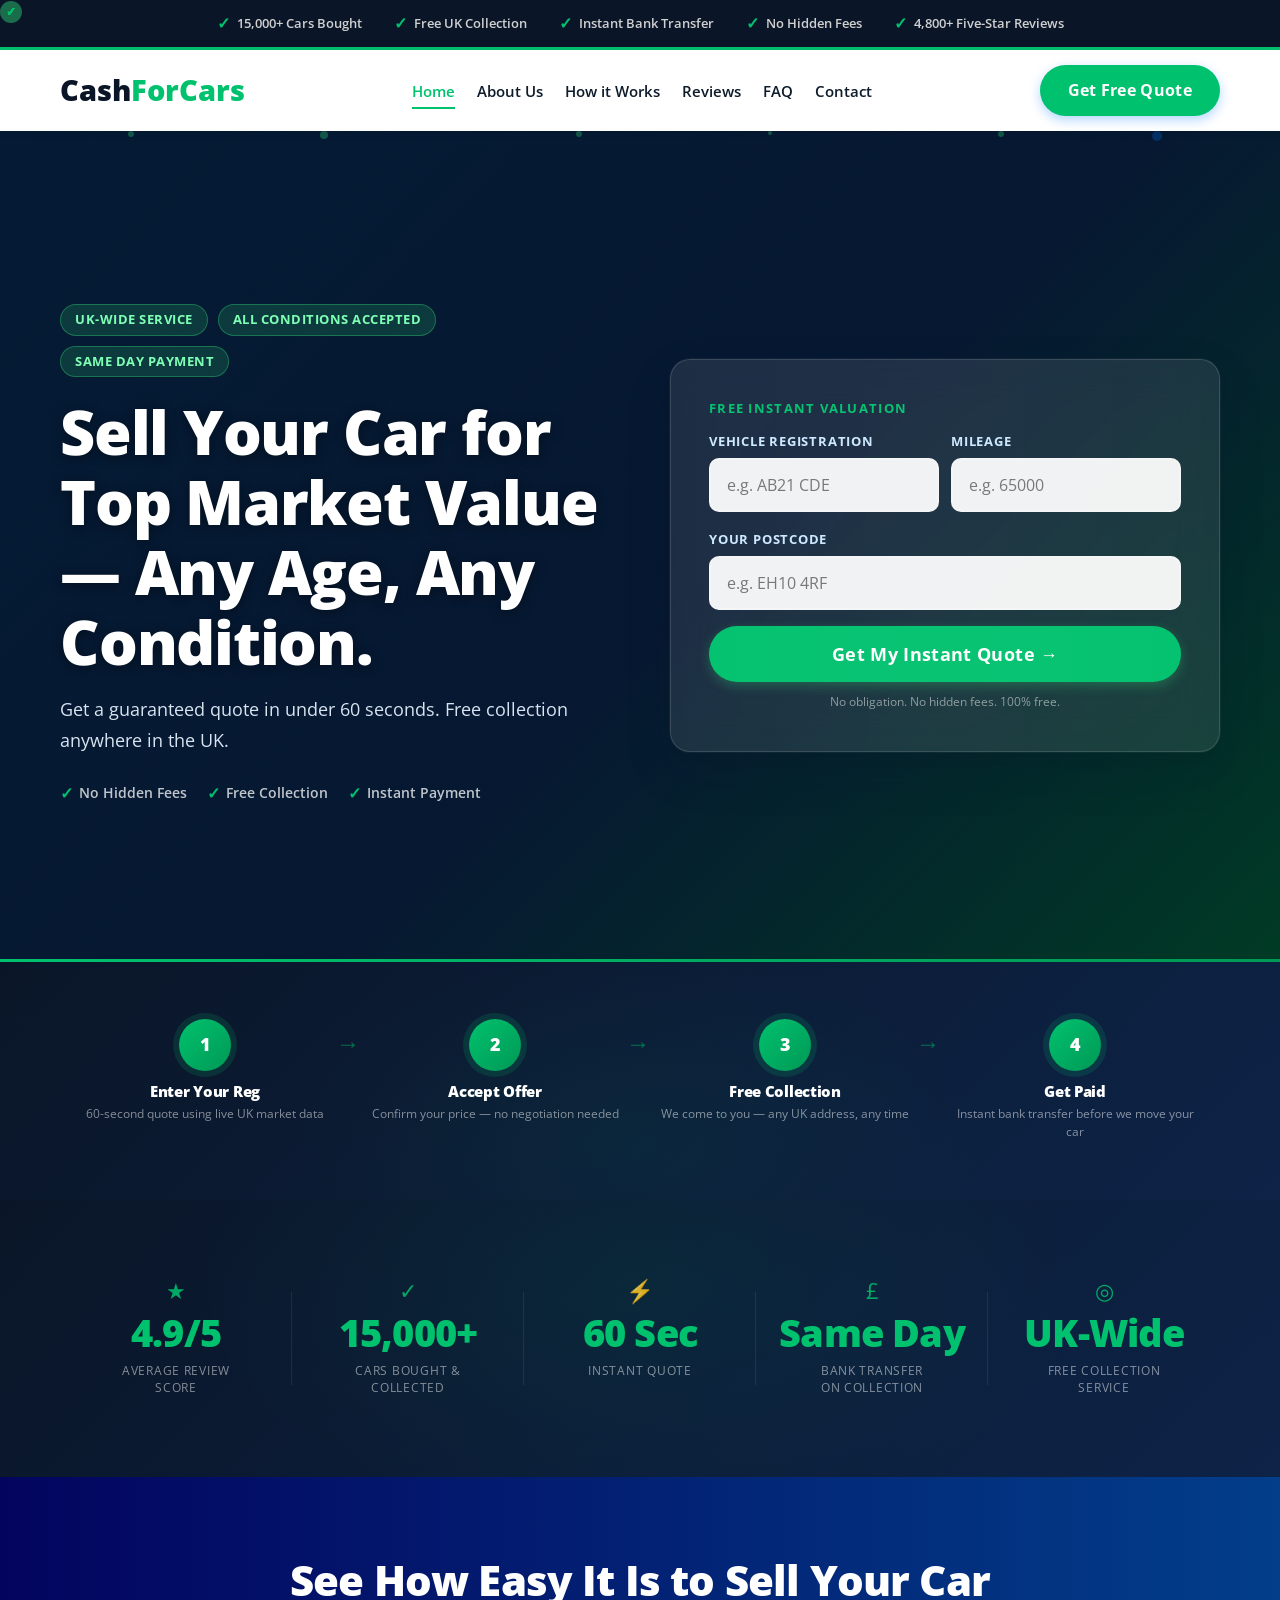
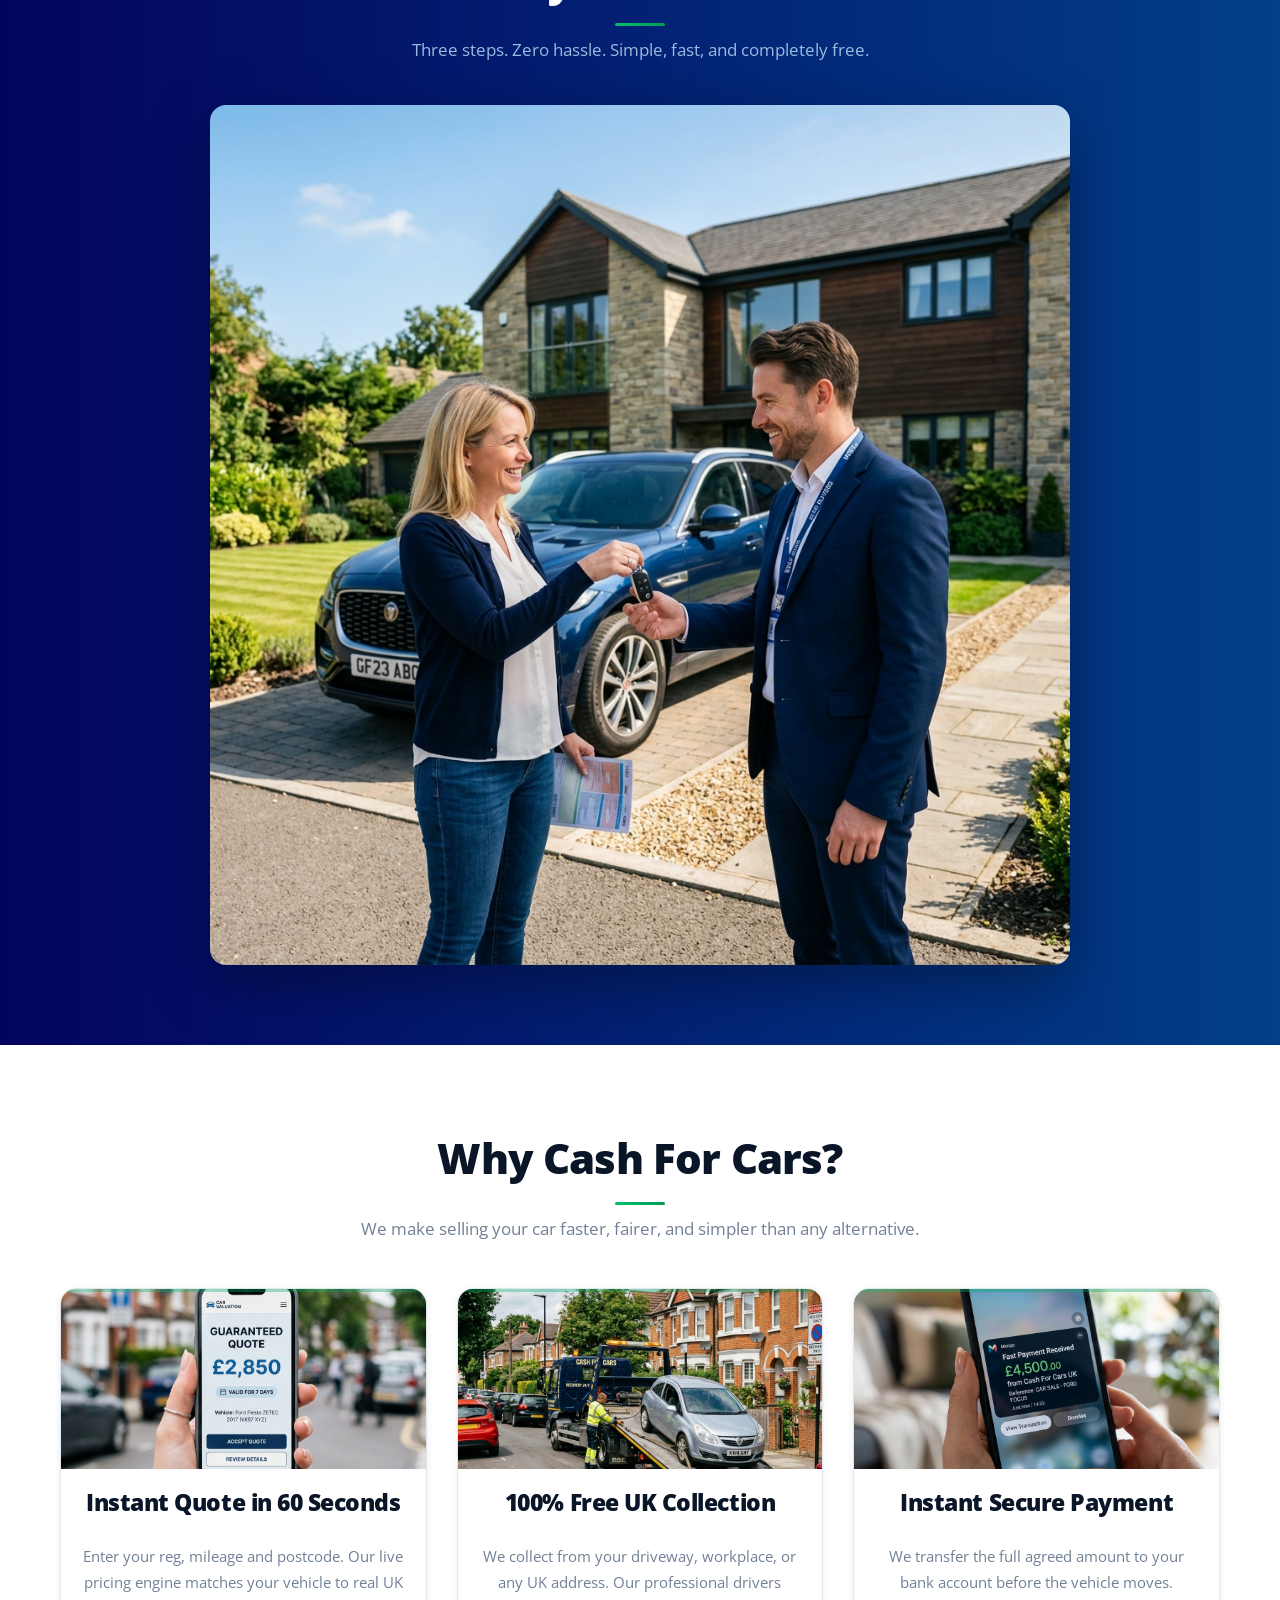
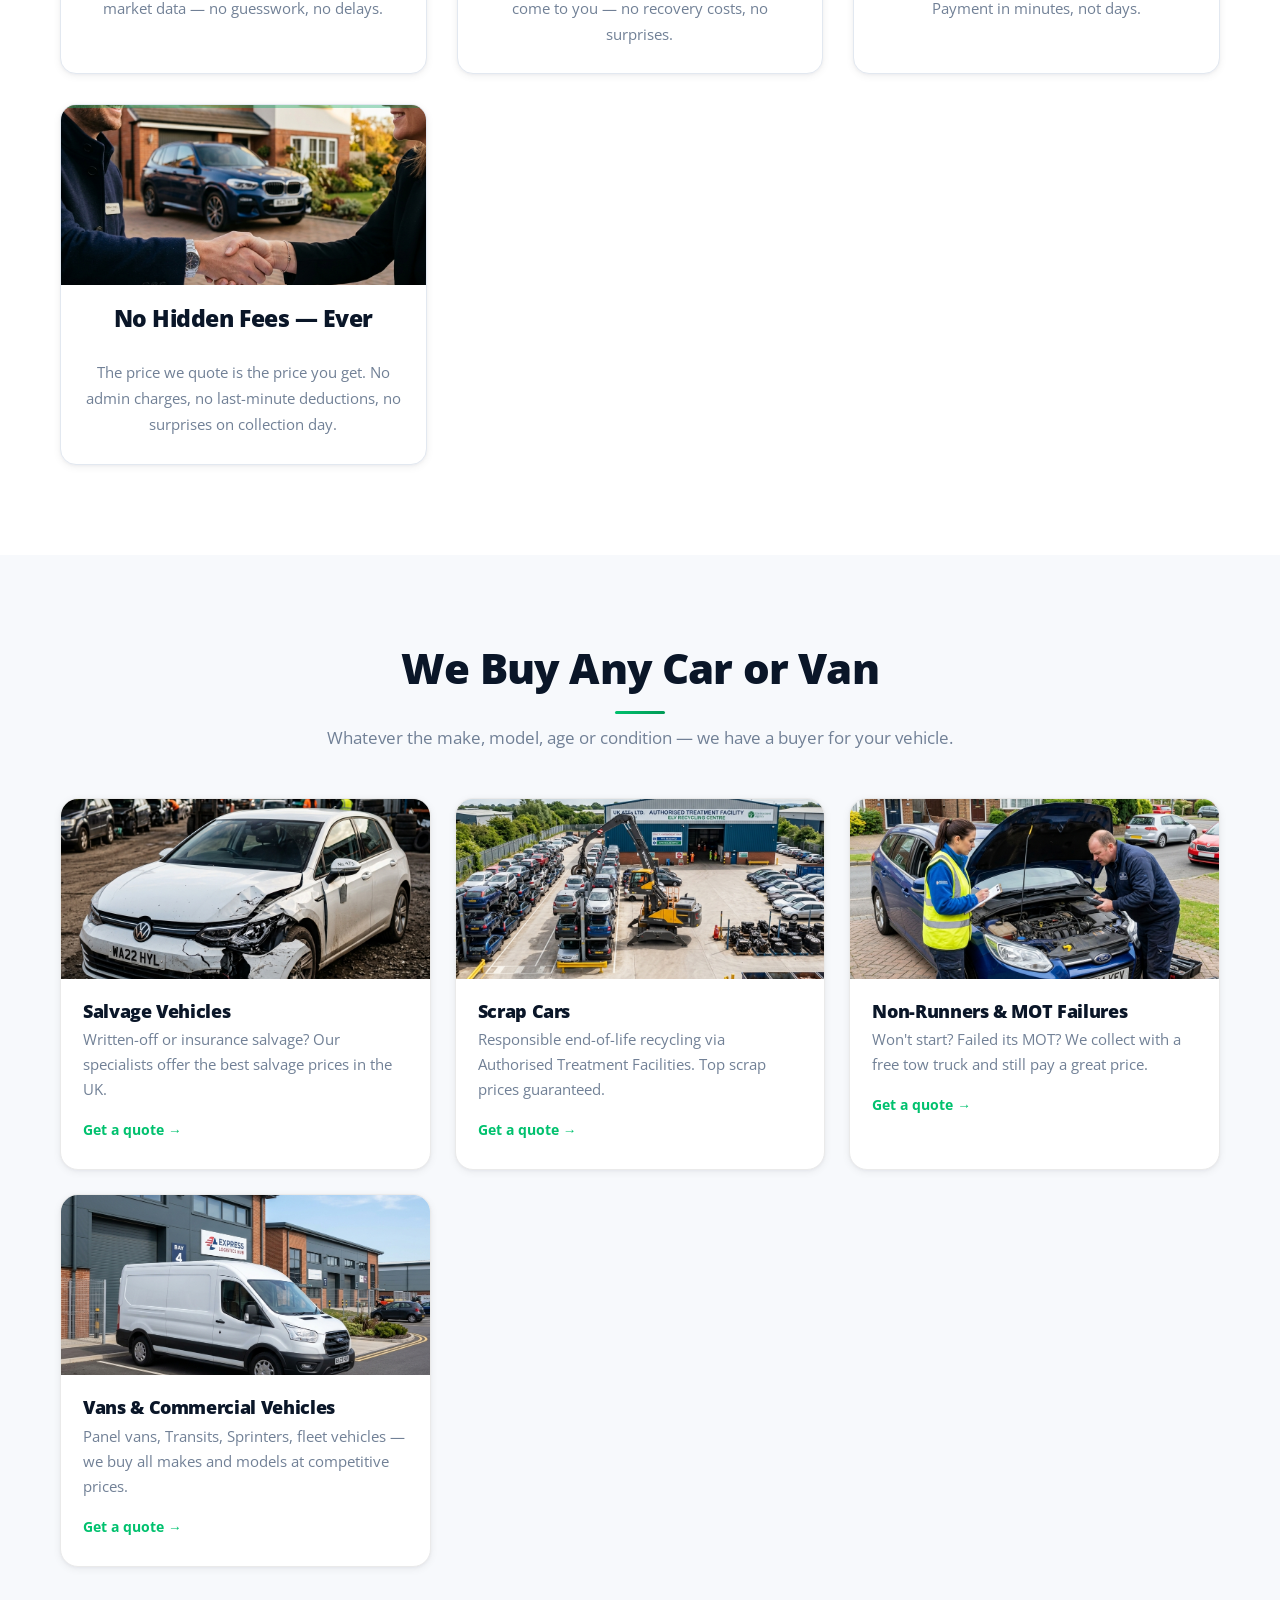
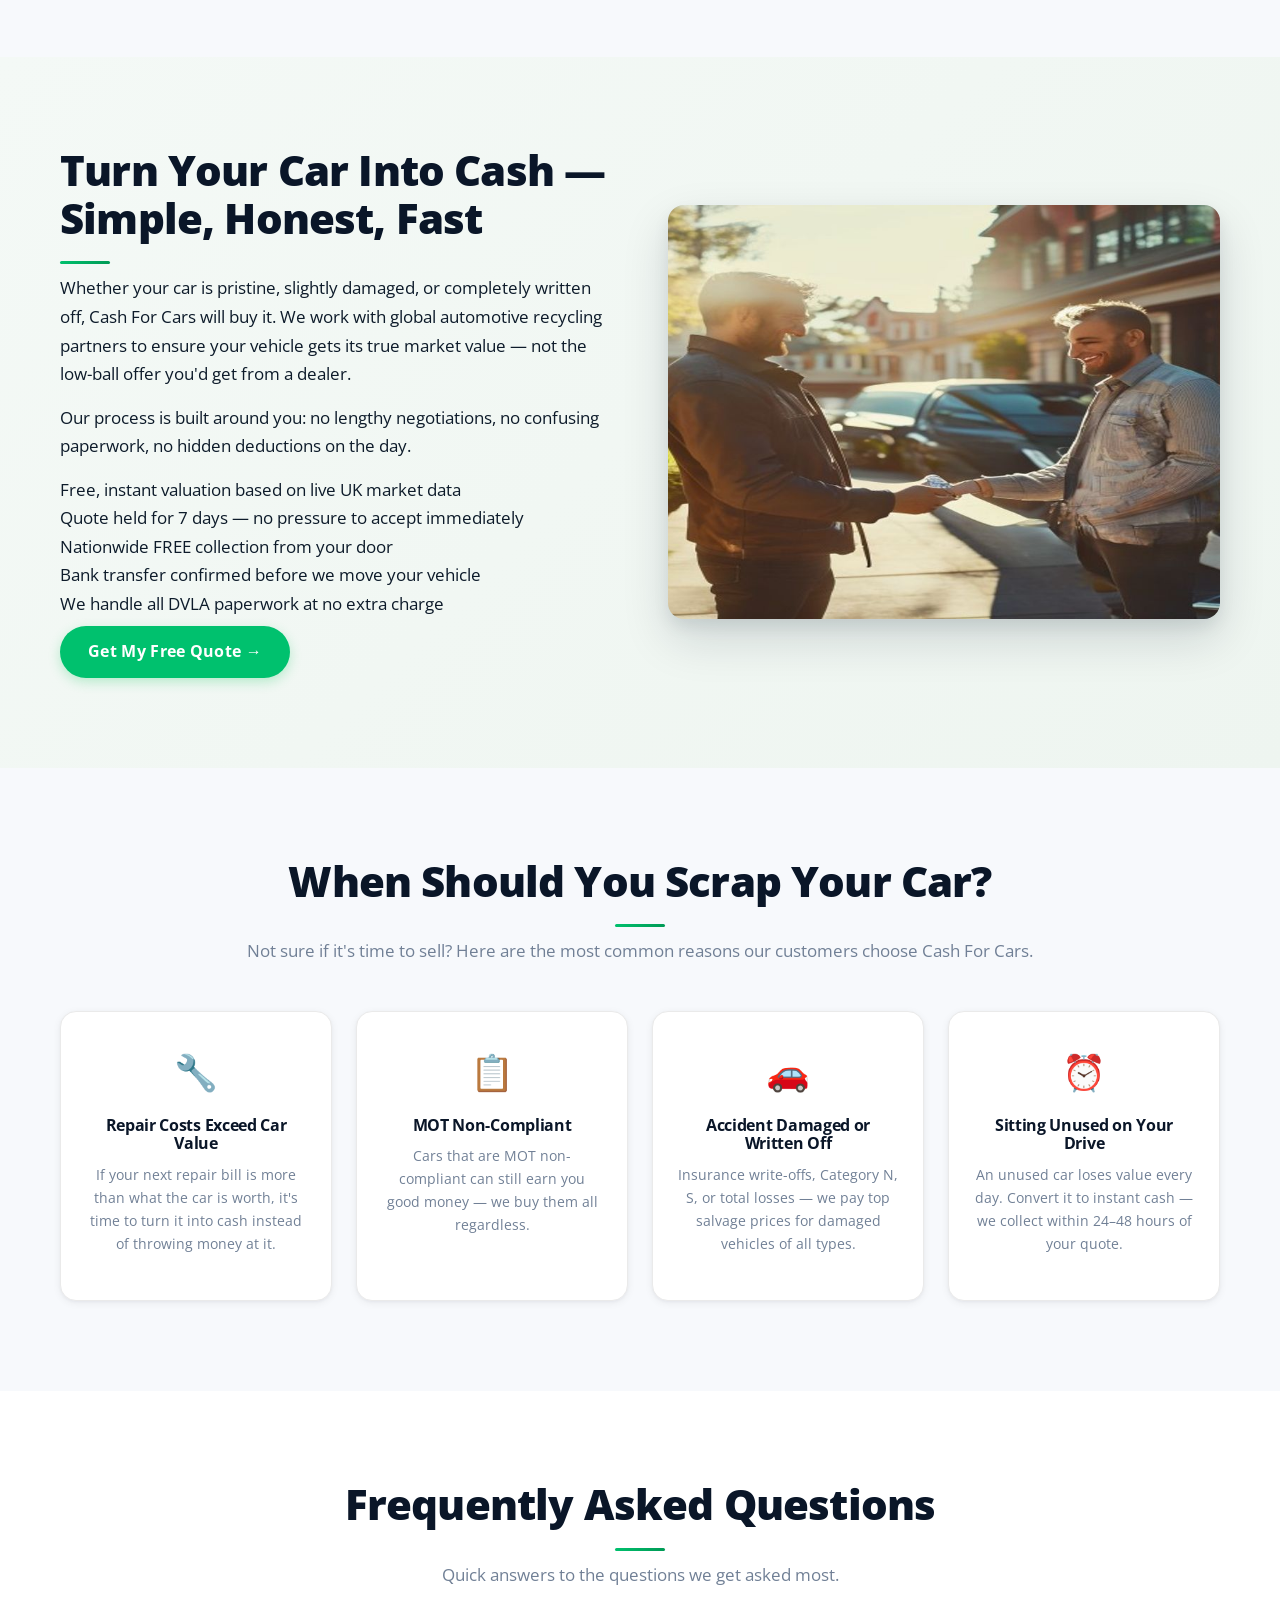
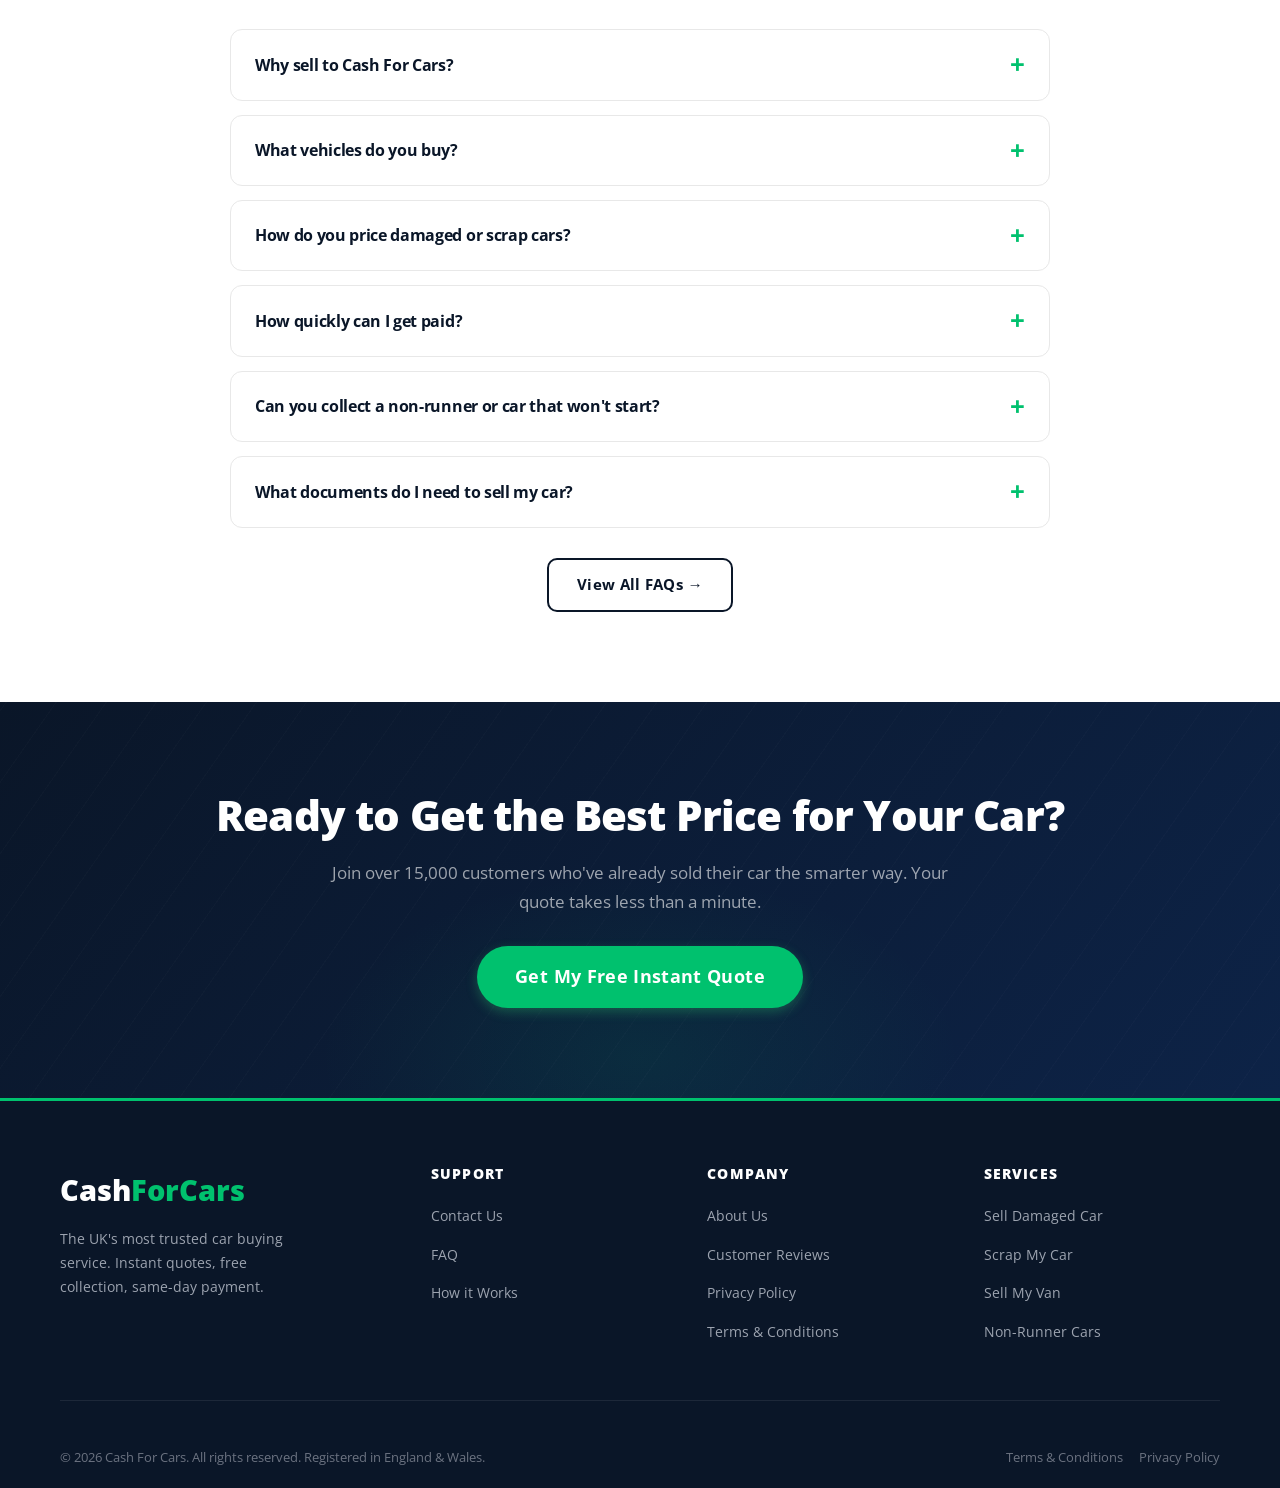
==== CASHFORCARS/index.html @ 6eb307de "ss" ====
<!DOCTYPE html>
<html lang="en">
<head>
    <meta charset="UTF-8">
    <meta name="viewport" content="width=device-width, initial-scale=1.0">
    <title>Cash For Cars UK | Sell Your Car in 60 Seconds — Free Collection & Instant Payment</title>
    <meta name="description" content="Sell your car in under 60 seconds at Cash For Cars. We buy any car, van or vehicle regardless of age, mileage or condition. Free UK-wide collection. Instant bank transfer. Get your free quote now.">
    <meta name="keywords" content="sell my car, cash for cars, sell car online UK, scrap car, damaged car, instant quote, free collection">
    <link rel="canonical" href="https://www.cashforcars.co.uk/">

    <!-- Open Graph -->
    <meta property="og:title" content="Cash For Cars UK — Instant Quote, Free Collection, Fast Payment">
    <meta property="og:description" content="Get a free quote in 60 seconds. We buy any car or van, any condition. Free UK collection & instant bank transfer.">
    <meta property="og:type" content="website">
    <meta property="og:url" content="https://www.cashforcars.co.uk/">
    <meta property="og:image" content="src/images/hero-bg.png">

    <!-- Fonts -->
    <link rel="preconnect" href="https://fonts.googleapis.com">
    <link rel="preconnect" href="https://fonts.gstatic.com" crossorigin>
    <link href="https://fonts.googleapis.com/css2?family=Open+Sans:wght@400;600;700;800&display=swap" rel="stylesheet">
    <link rel="stylesheet" href="src/css/style.css">

    <!-- Schema Markup -->
    <script type="application/ld+json">
    {
        "@context": "https://schema.org",
        "@type": "AutoDealer",
        "name": "Cash For Cars",
        "description": "UK car buying service — instant quotes, free collection, instant payment.",
        "url": "https://www.cashforcars.co.uk",
        "email": "support@cashforcars.co.uk",
        "address": { "@type": "PostalAddress", "addressCountry": "GB" },
        "openingHoursSpecification": [
            { "@type": "OpeningHoursSpecification", "dayOfWeek": ["Monday","Tuesday","Wednesday","Thursday","Friday"], "opens": "08:00", "closes": "18:00" },
            { "@type": "OpeningHoursSpecification", "dayOfWeek": "Saturday", "opens": "09:00", "closes": "15:00" }
        ],
        "sameAs": []
    }
    </script>
</head>
<body>

    <!-- TRUST BAR -->
    <div class="trust-bar">
        <div class="container">
            <span class="trust-item"><span class="trust-check">✓</span> 15,000+ Cars Bought</span>
            <span class="trust-item"><span class="trust-check">✓</span> Free UK Collection</span>
            <span class="trust-item"><span class="trust-check">✓</span> Instant Bank Transfer</span>
            <span class="trust-item"><span class="trust-check">✓</span> No Hidden Fees</span>
            <span class="trust-item"><span class="trust-check">✓</span> 4,800+ Five-Star Reviews</span>
        </div>
    </div>

    <!-- NAVBAR -->
    <header class="navbar">
        <div class="container nav-container">
            <div class="logo"><a href="index" class="active">Cash<span>ForCars</span></a></div>
            <nav class="nav-links">
                <ul>
                    <li><a href="index" class="active">Home</a></li>
                    <li><a href="about">About Us</a></li>
                    <li><a href="how-it-works">How it Works</a></li>
                    <li><a href="reviews">Reviews</a></li>
                    <li><a href="faq">FAQ</a></li>
                    <li><a href="contact">Contact</a></li>
                </ul>
            </nav>
            <div class="nav-contact">
                <a href="#quote-section" class="btn btn-cta">Get Free Quote</a>
            </div>
            <button class="mobile-menu-btn" aria-label="Toggle menu"><span></span><span></span><span></span></button>
        </div>
    </header>

    <!-- HERO -->
    <section class="hero" id="quote-section" style="background:linear-gradient(135deg,#0a1628 0%,#0d2347 55%,#00754a 100%);">
        <div class="hero-overlay"></div>
        <div class="animated-particles" aria-hidden="true">
            <div class="particle"></div><div class="particle"></div><div class="particle"></div>
            <div class="particle"></div><div class="particle"></div><div class="particle"></div>
        </div>
        <div class="container hero-content">
            <div class="hero-text">
                <div class="hero-badges">
                    <span class="hero-badge">UK-WIDE SERVICE</span>
                    <span class="hero-badge">ALL CONDITIONS ACCEPTED</span>
                    <span class="hero-badge">SAME DAY PAYMENT</span>
                </div>
                <h1>Sell Your Car for Top Market Value — Any Age, Any Condition.</h1>
                <p class="subtitle">Get a guaranteed quote in under 60 seconds. Free collection anywhere in the UK.</p>
                <div class="hero-trust-row">
                    <div class="hero-trust-item"><span class="trust-icon">✓</span> No Hidden Fees</div>
                    <div class="hero-trust-item"><span class="trust-icon">✓</span> Free Collection</div>
                    <div class="hero-trust-item"><span class="trust-icon">✓</span> Instant Payment</div>
                </div>
            </div>
            <div class="quote-form-container glass-panel">
                <p class="glass-panel-label">Free Instant Valuation</p>
                <form class="quote-form" id="quoteForm" novalidate>
                    <div class="form-row">
                        <div class="form-group">
                            <label for="reg-number">Vehicle Registration</label>
                            <input type="text" id="reg-number" name="reg-number" placeholder="e.g. AB21 CDE" required autocomplete="off" maxlength="8">
                        </div>
                        <div class="form-group">
                            <label for="mileage">Mileage</label>
                            <input type="number" id="mileage" name="mileage" placeholder="e.g. 65000" required min="0" max="999999">
                        </div>
                    </div>
                    <div class="form-group">
                        <label for="postcode">Your Postcode</label>
                        <input type="text" id="postcode" name="postcode" placeholder="e.g. EH10 4RF" required autocomplete="postal-code" maxlength="8">
                    </div>
                    <button type="submit" class="btn btn-primary btn-large">Get My Instant Quote &rarr;</button>
                </form>
                <p class="form-disclaimer">No obligation. No hidden fees. 100% free.</p>
            </div>
        </div>
    </section>

    <!-- PROCESS STRIP -->
    <div class="process-strip">
        <div class="container">
            <div class="process-items">
                <div class="process-item">
                    <div class="process-num">1</div>
                    <h4>Enter Your Reg</h4>
                    <p>60-second quote using live UK market data</p>
                </div>
                <div class="process-item">
                    <div class="process-num">2</div>
                    <h4>Accept Offer</h4>
                    <p>Confirm your price — no negotiation needed</p>
                </div>
                <div class="process-item">
                    <div class="process-num">3</div>
                    <h4>Free Collection</h4>
                    <p>We come to you — any UK address, any time</p>
                </div>
                <div class="process-item">
                    <div class="process-num">4</div>
                    <h4>Get Paid</h4>
                    <p>Instant bank transfer before we move your car</p>
                </div>
            </div>
        </div>
    </div>


    <!-- STATS SECTION -->
    <section class="stats-section">
        <div class="container">
            <div class="stats-grid">
                <div class="stat-block">
                    <div class="stat-icon">★</div>
                    <div class="stat-number">4.9/5</div>
                    <div class="stat-label">Average Review Score</div>
                </div>
                <div class="stat-block">
                    <div class="stat-icon">✓</div>
                    <div class="stat-number">15,000+</div>
                    <div class="stat-label">Cars Bought &amp; Collected</div>
                </div>
                <div class="stat-block">
                    <div class="stat-icon">⚡</div>
                    <div class="stat-number">60 Sec</div>
                    <div class="stat-label">Instant Quote</div>
                </div>
                <div class="stat-block">
                    <div class="stat-icon">£</div>
                    <div class="stat-number">Same Day</div>
                    <div class="stat-label">Bank Transfer on Collection</div>
                </div>
                <div class="stat-block">
                    <div class="stat-icon">◎</div>
                    <div class="stat-number">UK-Wide</div>
                    <div class="stat-label">Free Collection Service</div>
                </div>
            </div>
        </div>
    </section>

    <!-- FEATURE IMAGE BANNER -->
    <section class="video-banner-section">
        <div class="container text-center">
            <h2 class="section-title">See How Easy It Is to Sell Your Car</h2>
            <p class="section-desc">Three steps. Zero hassle. Simple, fast, and completely free.</p>
            <div style="max-width:860px;margin:0 auto;">
                <img src="src/images/hero-bg.png" alt="Cash For Cars UK — Free collection and instant payment" style="width:100%;border-radius:16px;box-shadow:0 20px 60px rgba(0,0,0,0.35);" loading="lazy">
            </div>
        </div>
    </section>

    <!-- BENEFITS -->
    <section class="benefits-section" id="how-it-works">
        <div class="container">
            <h2 class="section-title">Why Cash For Cars?</h2>
            <p class="section-desc">We make selling your car faster, fairer, and simpler than any alternative.</p>
            <div class="benefits-grid">
                <div class="benefit-card">
                    <div class="benefit-img"><img src="src/images/valuation.jpg" alt="Instant Online Car Quote" loading="lazy"></div>
                    <h3>Instant Quote in 60 Seconds</h3>
                    <p>Enter your reg, mileage and postcode. Our live pricing engine matches your vehicle to real UK market data — no guesswork, no delays.</p>
                </div>
                <div class="benefit-card">
                    <div class="benefit-img"><img src="src/images/collection.png" alt="Free UK Car Collection" loading="lazy"></div>
                    <h3>100% Free UK Collection</h3>
                    <p>We collect from your driveway, workplace, or any UK address. Our professional drivers come to you — no recovery costs, no surprises.</p>
                </div>
                <div class="benefit-card">
                    <div class="benefit-img"><img src="src/images/payment.png" alt="Instant Bank Transfer Payment" loading="lazy"></div>
                    <h3>Instant Secure Payment</h3>
                    <p>We transfer the full agreed amount to your bank account before the vehicle moves. Payment in minutes, not days.</p>
                </div>
                <div class="benefit-card">
                    <div class="benefit-img"><img src="src/images/trust.jpg" alt="No Hidden Fees" loading="lazy"></div>
                    <h3>No Hidden Fees — Ever</h3>
                    <p>The price we quote is the price you get. No admin charges, no last-minute deductions, no surprises on collection day.</p>
                </div>
            </div>
        </div>
    </section>

    <!-- SERVICES -->
    <section class="services-section bg-light" id="services">
        <div class="container">
            <h2 class="section-title">We Buy Any Car or Van</h2>
            <p class="section-desc">Whatever the make, model, age or condition — we have a buyer for your vehicle.</p>
            <div class="services-grid">
                <a href="scrap-cars" class="service-card">
                    <div class="service-img"><img src="src/images/salvage.png" alt="Sell Salvage Car" loading="lazy"></div>
                    <div class="service-content">
                        <h3>Salvage Vehicles</h3>
                        <p>Written-off or insurance salvage? Our specialists offer the best salvage prices in the UK.</p>
                        <span class="service-arrow">Get a quote &rarr;</span>
                    </div>
                </a>
                <a href="scrap-cars" class="service-card">
                    <div class="service-img"><img src="src/images/scrap.png" alt="Scrap Car for Best Price" loading="lazy"></div>
                    <div class="service-content">
                        <h3>Scrap Cars</h3>
                        <p>Responsible end-of-life recycling via Authorised Treatment Facilities. Top scrap prices guaranteed.</p>
                        <span class="service-arrow">Get a quote &rarr;</span>
                    </div>
                </a>
                <a href="non-runner-cars" class="service-card">
                    <div class="service-img"><img src="src/images/nonrunner.png" alt="Sell Non-Runner MOT Failure" loading="lazy"></div>
                    <div class="service-content">
                        <h3>Non-Runners &amp; MOT Failures</h3>
                        <p>Won't start? Failed its MOT? We collect with a free tow truck and still pay a great price.</p>
                        <span class="service-arrow">Get a quote &rarr;</span>
                    </div>
                </a>
                <a href="sell-van" class="service-card">
                    <div class="service-img"><img src="src/images/van.png" alt="Sell Van for Cash" loading="lazy"></div>
                    <div class="service-content">
                        <h3>Vans &amp; Commercial Vehicles</h3>
                        <p>Panel vans, Transits, Sprinters, fleet vehicles — we buy all makes and models at competitive prices.</p>
                        <span class="service-arrow">Get a quote &rarr;</span>
                    </div>
                </a>
            </div>
        </div>
    </section>

    <!-- ABOUT / MEDIA SECTION -->
    <section class="custom-media-section animated-bg-section" id="about">
        <div class="container dual-col">
            <div class="content-col">
                <h2 class="section-title text-left">Turn Your Car Into Cash — Simple, Honest, Fast</h2>
                <p>Whether your car is pristine, slightly damaged, or completely written off, Cash For Cars will buy it. We work with global automotive recycling partners to ensure your vehicle gets its true market value — not the low-ball offer you'd get from a dealer.</p>
                <p>Our process is built around you: no lengthy negotiations, no confusing paperwork, no hidden deductions on the day.</p>
                <ul class="feature-list">
                    <li>Free, instant valuation based on live UK market data</li>
                    <li>Quote held for 7 days — no pressure to accept immediately</li>
                    <li>Nationwide FREE collection from your door</li>
                    <li>Bank transfer confirmed before we move your vehicle</li>
                    <li>We handle all DVLA paperwork at no extra charge</li>
                </ul>
                <a href="#quote-section" class="btn btn-primary" style="margin-top:8px;">Get My Free Quote &rarr;</a>
            </div>
            <div class="media-col">
                <img src="src/images/ai/banner.jpg" alt="Cash For Cars Service" loading="lazy">
            </div>
        </div>
    </section>

    <!-- SCRAP INFO SECTION -->
    <section class="scrap-info-section">
        <div class="container">
            <h2 class="section-title">When Should You Scrap Your Car?</h2>
            <p class="section-desc">Not sure if it's time to sell? Here are the most common reasons our customers choose Cash For Cars.</p>
            <div class="scrap-info-grid">
                <div class="scrap-info-card">
                    <div class="scrap-info-icon">🔧</div>
                    <h3>Repair Costs Exceed Car Value</h3>
                    <p>If your next repair bill is more than what the car is worth, it's time to turn it into cash instead of throwing money at it.</p>
                </div>
                <div class="scrap-info-card">
                    <div class="scrap-info-icon">📋</div>
                    <h3>MOT Non-Compliant</h3>
                    <p>Cars that are MOT non-compliant can still earn you good money — we buy them all regardless.</p>
                </div>
                <div class="scrap-info-card">
                    <div class="scrap-info-icon">🚗</div>
                    <h3>Accident Damaged or Written Off</h3>
                    <p>Insurance write-offs, Category N, S, or total losses — we pay top salvage prices for damaged vehicles of all types.</p>
                </div>
                <div class="scrap-info-card">
                    <div class="scrap-info-icon">⏰</div>
                    <h3>Sitting Unused on Your Drive</h3>
                    <p>An unused car loses value every day. Convert it to instant cash — we collect within 24–48 hours of your quote.</p>
                </div>
            </div>
        </div>
    </section>

    <!-- FAQ SECTION -->
    <section class="faq-home-section">
        <div class="container">
            <h2 class="section-title">Frequently Asked Questions</h2>
            <p class="section-desc">Quick answers to the questions we get asked most.</p>
            <div class="faq-list faq-home-list">
                <div class="faq-item">
                    <h3 class="faq-question">Why sell to Cash For Cars?</h3>
                    <div class="faq-answer"><p>We offer top market value based on live UK pricing data, completely free collection anywhere in the UK, and instant bank transfer payment — all with zero hidden fees. Over 15,000 customers have already chosen us for a faster, fairer way to sell.</p></div>
                </div>
                <div class="faq-item">
                    <h3 class="faq-question">What vehicles do you buy?</h3>
                    <div class="faq-answer"><p>We buy any car, van or vehicle regardless of age, make, model, mileage or condition — including damaged, scrap, salvage, non-runners, MOT failures, and ULEZ non-compliant vehicles across the whole of the UK.</p></div>
                </div>
                <div class="faq-item">
                    <h3 class="faq-question">How do you price damaged or scrap cars?</h3>
                    <div class="faq-answer"><p>Our pricing engine combines live scrap metal rates, vehicle weight data, salvageable parts value, and current UK auction prices. You always get a fair, transparent price — never a low-ball offer.</p></div>
                </div>
                <div class="faq-item">
                    <h3 class="faq-question">How quickly can I get paid?</h3>
                    <div class="faq-answer"><p>Payment is transferred to your bank account instantly on collection day — before the vehicle is moved from your property. Most customers receive funds within minutes of handover.</p></div>
                </div>
                <div class="faq-item">
                    <h3 class="faq-question">Can you collect a non-runner or car that won't start?</h3>
                    <div class="faq-answer"><p>Absolutely. We bring a free tow truck or flatbed to every collection where needed. There's no extra charge for collecting non-runners — it's all included in the service.</p></div>
                </div>
                <div class="faq-item">
                    <h3 class="faq-question">What documents do I need to sell my car?</h3>
                    <div class="faq-answer"><p>You'll need your V5C logbook (if available), a valid photo ID, and your bank details for payment. We handle all DVLA notification paperwork on your behalf at no cost.</p></div>
                </div>
            </div>
            <div class="text-center" style="margin-top:30px;">
                <a href="faq" class="btn btn-outline">View All FAQs &rarr;</a>
            </div>
        </div>
    </section>

    <!-- CTA SECTION -->
    <section class="banner-section text-center">
        <div class="container">
            <h2>Ready to Get the Best Price for Your Car?</h2>
            <p>Join over 15,000 customers who've already sold their car the smarter way. Your quote takes less than a minute.</p>
            <a href="#quote-section" class="btn btn-primary btn-large">Get My Free Instant Quote</a>
        </div>
    </section>

    <!-- FOOTER -->
    <footer class="footer">
        <div class="container">
            <div class="footer-top">
                <div class="footer-brand">
                    <div class="logo"><a href="index">Cash<span>ForCars</span></a></div>
                    <p class="footer-tagline">The UK's most trusted car buying service. Instant quotes, free collection, same-day payment.</p>
                </div>
                <div class="footer-col">
                    <h3>Support</h3>
                    <ul>
                        <li><a href="contact">Contact Us</a></li>
                        <li><a href="faq">FAQ</a></li>
                        <li><a href="how-it-works">How it Works</a></li>
                    </ul>
                </div>
                <div class="footer-col">
                    <h3>Company</h3>
                    <ul>
                        <li><a href="about">About Us</a></li>
                        <li><a href="reviews">Customer Reviews</a></li>
                        <li><a href="privacy">Privacy Policy</a></li>
                        <li><a href="terms">Terms &amp; Conditions</a></li>
                    </ul>
                </div>
                <div class="footer-col">
                    <h3>Services</h3>
                    <ul>
                        <li><a href="damaged-cars">Sell Damaged Car</a></li>
                        <li><a href="scrap-cars">Scrap My Car</a></li>
                        <li><a href="sell-van">Sell My Van</a></li>
                        <li><a href="non-runner-cars">Non-Runner Cars</a></li>
                    </ul>
                </div>
            </div>
        </div>
        <div class="footer-bottom container">
            <p>&copy; 2026 Cash For Cars. All rights reserved. Registered in England &amp; Wales.</p>
            <div class="legal-links">
                <a href="terms">Terms &amp; Conditions</a>
                <a href="privacy">Privacy Policy</a>
            </div>
        </div>
    </footer>

    <script src="src/js/script.js"></script>
</body>
</html>
---- CASHFORCARS/src/css/style.css ----
/* ============================
   CASH FOR CARS — MASTER CSS
   ============================ */

/* ----- Variables ----- */
:root {
    --primary-mint:   #00c16e;
    --mint-dark:      #009955;
    --mint-light:     rgba(0, 193, 110, 0.10);
    --primary-navy:   #0a1628;
    --navy-mid:       #0d2347;
    --accent:         #00c16e;
    --accent-hover:   #009955;
    /* kept for backwards compat */
    --secondary-blue: #0984e3;
    --cta-blue:       #00c16e;
    --cta-blue-hover: #009955;

    --text-dark:  #0d1b2a;
    --text-mid:   #4a5568;
    --text-light: #718096;
    --bg-light:   #f7f9fc;
    --bg-alt:     #eef1f7;
    --white:      #ffffff;

    --transition-smooth: all 0.4s cubic-bezier(0.165, 0.84, 0.44, 1);
    --transition-fast:   all 0.2s ease;
    --transition:        all 0.3s ease;

    --shadow-sm:        0 2px 8px rgba(10,22,40,0.06), 0 1px 3px rgba(10,22,40,0.04);
    --shadow-md:        0 8px 24px rgba(10,22,40,0.10), 0 2px 8px rgba(10,22,40,0.06);
    --shadow-lg:        0 20px 48px rgba(10,22,40,0.14), 0 8px 16px rgba(10,22,40,0.08);
    --shadow-card-hover:0 16px 40px rgba(0,193,110,0.14), 0 4px 12px rgba(10,22,40,0.08);

    --border-default:   #e2e8f0;
    --border-radius:    16px;
    --border-radius-sm: 10px;
    --border-radius-lg: 24px;

    --grad-navy:    linear-gradient(135deg, #0a1628 0%, #0d2347 100%);
    --grad-mint:    linear-gradient(135deg, #00c16e 0%, #009955 100%);
    --grad-surface: linear-gradient(160deg, #f7f9fc 0%, #eef1f7 100%);

    --glass-bg:     rgba(255,255,255,0.08);
    --glass-border: rgba(255,255,255,0.15);

    --fs-h1:   clamp(2.4rem, 6vw, 3.8rem);
    --fs-h2:   clamp(1.8rem, 4vw, 2.6rem);
    --fs-h3:   clamp(1.1rem, 2.5vw, 1.45rem);
    --fs-body: clamp(0.95rem, 1vw + 0.5rem, 1.05rem);
}

* { margin: 0; padding: 0; box-sizing: border-box; }

html { scroll-behavior: smooth; }

body {
    font-family: 'Open Sans', sans-serif;
    color: var(--text-dark);
    background-color: var(--white);
    line-height: 1.7;
    overflow-x: hidden;
    font-size: var(--fs-body);
}

a { text-decoration: none; color: inherit; transition: var(--transition); }
ul { list-style: none; }
img { max-width: 100%; height: auto; display: block; }

.container { max-width: 1200px; margin: 0 auto; padding: 0 20px; }

/* ----- Typography ----- */
h1, h2, h3, h4 { margin-bottom: 20px; font-weight: 800; color: var(--primary-navy); line-height: 1.15; letter-spacing: -0.02em; }
h1 { font-size: var(--fs-h1); }
h2 { font-size: var(--fs-h2); }
h3 { font-size: var(--fs-h3); }
p { margin-bottom: 15px; }

.section-title {
    text-align: center;
    margin-bottom: 10px;
    position: relative;
    padding-bottom: 22px;
}
.section-title::after {
    content: '';
    position: absolute;
    bottom: 0; left: 50%;
    transform: translateX(-50%);
    width: 50px; height: 3px;
    background: var(--grad-mint);
    border-radius: 2px;
}
.text-left.section-title::after { left: 0; transform: none; }
.section-desc { text-align: center; color: var(--text-light); margin-bottom: 40px; font-size: 1.05rem; }
.text-center { text-align: center; }
.text-left { text-align: left; }
.bg-light { background-color: var(--bg-light); }

/* ----- Buttons ----- */
.btn {
    display: inline-block;
    padding: 12px 28px;
    border-radius: 50px;
    font-weight: 700;
    cursor: pointer;
    text-align: center;
    border: none;
    transition: var(--transition);
    font-size: 1rem;
    font-family: inherit;
    letter-spacing: 0.02em;
}

.btn-cta {
    background-color: var(--cta-blue);
    color: var(--white);
    box-shadow: 0 4px 12px rgba(0, 123, 255, 0.3);
}
.btn-cta:hover {
    background-color: var(--cta-blue-hover);
    transform: translateY(-3px);
    box-shadow: 0 8px 20px rgba(0, 123, 255, 0.4);
    color: var(--white);
}

.btn-primary {
    background-color: var(--primary-mint);
    color: var(--white);
    box-shadow: 0 4px 12px rgba(46, 204, 113, 0.3);
}
.btn-primary:hover {
    background-color: #27ae60;
    transform: translateY(-3px);
    box-shadow: 0 8px 20px rgba(46, 204, 113, 0.4);
    color: var(--white);
}

.btn-outline {
    background: transparent;
    color: var(--white);
    border: 2px solid rgba(255,255,255,0.7);
}
.btn-outline:hover {
    background: var(--white);
    color: var(--primary-navy);
    border-color: var(--white);
}

.btn-large { padding: 16px 38px; font-size: 1.1rem; }
.btn-sm { padding: 8px 18px; font-size: 0.875rem; }

/* ================================
   TRUST BAR
   ================================ */
.trust-bar {
    background: var(--primary-navy);
    padding: 10px 0;
    border-bottom: 3px solid var(--primary-mint);
}
.trust-bar .container {
    display: flex;
    justify-content: center;
    align-items: center;
    gap: 32px;
    flex-wrap: wrap;
}
.trust-item {
    display: flex;
    align-items: center;
    gap: 7px;
    font-size: 0.8rem;
    font-weight: 600;
    color: #d0d0d0;
    white-space: nowrap;
}
.trust-item .trust-check {
    color: var(--primary-mint);
    font-size: 1rem;
    font-weight: 800;
}

/* ================================
   NAVBAR
   ================================ */
.navbar {
    background-color: var(--white);
    box-shadow: var(--shadow-sm);
    position: sticky;
    top: 0;
    z-index: 1000;
    padding: 12px 0;
    transition: var(--transition);
}

.nav-container {
    display: flex;
    justify-content: space-between;
    align-items: center;
}

.logo a { font-size: 1.8rem; font-weight: 800; color: var(--primary-navy); }
.logo span { color: var(--primary-mint); }

.nav-links ul { display: flex; gap: 22px; }
.nav-links a { font-weight: 600; color: var(--text-dark); font-size: 0.95rem; position: relative; padding-bottom: 4px; }
.nav-links a::after {
    content: '';
    position: absolute;
    bottom: -4px;
    left: 0;
    width: 0;
    height: 2px;
    background: var(--primary-mint);
    transition: width 0.3s;
}
.nav-links a:hover::after,
.nav-links a.active::after { width: 100%; }
.nav-links a:hover,
.nav-links a.active { color: var(--primary-mint); }

.nav-contact { display: flex; align-items: center; gap: 15px; }
.phone-link { display: flex; align-items: center; gap: 6px; font-weight: 700; color: var(--primary-navy); font-size: 0.95rem; }
.phone-link svg { color: var(--primary-mint); flex-shrink: 0; }

.mobile-menu-btn {
    display: none;
    flex-direction: column;
    gap: 5px;
    background: none;
    border: none;
    cursor: pointer;
    padding: 5px;
    z-index: 1001;
}
.mobile-menu-btn span {
    width: 25px;
    height: 3px;
    background-color: var(--primary-navy);
    transition: 0.3s;
    border-radius: 2px;
    display: block;
}

/* ================================
   HERO SECTION (Homepage)
   ================================ */
.video-bg-container {
    position: absolute;
    top: 0; left: 0;
    width: 100%; height: 100%;
    overflow: hidden;
    z-index: 0;
}

.video-bg {
    width: 100%;
    height: 100%;
    object-fit: cover;
    filter: brightness(0.65);
}

.hero {
    position: relative;
    padding: 130px 0 110px;
    min-height: 92vh;
    display: flex;
    align-items: center;
    overflow: hidden;
    background-color: #0a1628;
}

.hero-overlay {
    position: absolute;
    top: 0; left: 0;
    width: 100%; height: 100%;
    background: linear-gradient(135deg, rgba(0,31,63,0.55) 0%, rgba(0,0,0,0.5) 100%);
    z-index: 1;
}

.hero-content {
    position: relative;
    z-index: 2;
    display: grid;
    grid-template-columns: 1fr 1fr;
    gap: 60px;
    align-items: center;
    width: 100%;
}

.hero-text {
    display: flex;
    flex-direction: column;
}

.hero-content h1 { color: var(--white); margin-bottom: 16px; text-shadow: 0 2px 12px rgba(0,0,0,0.4); line-height: 1.15; }
.hero-content .subtitle { font-size: 1.15rem; color: #d8e4f0; margin-bottom: 24px; }
.hero-content .hero-badges { display: flex; gap: 10px; flex-wrap: wrap; margin-bottom: 20px; }
.hero-badge { background: rgba(46,204,113,0.18); border: 1px solid rgba(46,204,113,0.4); color: #7fffb5; padding: 4px 14px; border-radius: 20px; font-size: 0.8rem; font-weight: 700; letter-spacing: 0.04em; }

/* Hero trust row below subtitle */
.hero-trust-row { display: flex; gap: 20px; flex-wrap: wrap; }
.hero-trust-item { display: flex; align-items: center; gap: 6px; color: rgba(255,255,255,0.75); font-size: 0.88rem; font-weight: 600; }
.trust-icon { color: var(--primary-mint); font-size: 1rem; font-weight: 800; }

/* Animated floating particles */
.animated-particles {
    position: absolute;
    top: 0; left: 0;
    width: 100%; height: 100%;
    z-index: 1;
    overflow: hidden;
    pointer-events: none;
}

.particle {
    position: absolute;
    width: 6px; height: 6px;
    background: rgba(46, 204, 113, 0.35);
    border-radius: 50%;
    animation: floatUp 8s linear infinite;
}

.particle:nth-child(1) { left: 10%; animation-delay: 0s; animation-duration: 7s; }
.particle:nth-child(2) { left: 25%; animation-delay: 1.5s; animation-duration: 9s; width: 8px; height: 8px; }
.particle:nth-child(3) { left: 45%; animation-delay: 3s; animation-duration: 6s; }
.particle:nth-child(4) { left: 60%; animation-delay: 0.5s; animation-duration: 10s; width: 4px; height: 4px; }
.particle:nth-child(5) { left: 78%; animation-delay: 2s; animation-duration: 8s; }
.particle:nth-child(6) { left: 90%; animation-delay: 4s; animation-duration: 7s; width: 10px; height: 10px; background: rgba(0,123,255,0.25); }

@keyframes floatUp {
    0%   { transform: translateY(100vh) rotate(0deg); opacity: 0; }
    10%  { opacity: 1; }
    90%  { opacity: 1; }
    100% { transform: translateY(-10vh) rotate(720deg); opacity: 0; }
}

/* Quote Form */
.glass-panel {
    background: var(--glass-bg);
    backdrop-filter: blur(20px);
    -webkit-backdrop-filter: blur(20px);
    border: 1px solid var(--glass-border);
    padding: 38px;
    border-radius: 20px;
    box-shadow: var(--shadow-lg), 0 0 0 1px rgba(255,255,255,0.05);
    position: relative;
    overflow: hidden;
    width: 100%;
}
.glass-panel::after { content: ''; position: absolute; top: -50%; left: -50%; width: 200%; height: 200%; background: linear-gradient(45deg, transparent, rgba(255,255,255,0.03), transparent); transform: rotate(45deg); animation: shimmerGlass 8s infinite linear; pointer-events: none; }
@keyframes shimmerGlass { 0% { transform: translate(-30%, -30%) rotate(45deg); } 100% { transform: translate(30%, 30%) rotate(45deg); } }

.glass-panel-label {
    font-size: 0.8rem;
    font-weight: 700;
    color: var(--primary-mint);
    text-transform: uppercase;
    letter-spacing: 0.1em;
    margin-bottom: 10px;
}

.quote-form .form-group { margin-bottom: 16px; }
.quote-form label { display: block; margin-bottom: 6px; font-weight: 700; font-size: 0.82rem; color: #cce8ff; text-transform: uppercase; letter-spacing: 0.06em; }
.quote-form input {
    width: 100%;
    padding: 14px 16px;
    border-radius: 10px;
    border: 2px solid rgba(255,255,255,0.2);
    background: rgba(255,255,255,0.94);
    font-size: 1rem;
    color: var(--text-dark);
    font-family: inherit;
    font-weight: 700;
    letter-spacing: 0.05em;
    transition: var(--transition);
    text-transform: uppercase;
}
.quote-form input:focus {
    outline: none;
    border-color: var(--primary-mint);
    box-shadow: 0 0 0 3px rgba(46,204,113,0.3);
}
.quote-form input::placeholder { font-weight: 400; text-transform: none; letter-spacing: 0; }

.quote-form .btn { width: 100%; }

.form-disclaimer {
    font-size: 0.75rem;
    color: rgba(255,255,255,0.5);
    text-align: center;
    margin-top: 10px;
    margin-bottom: 0;
}

/* Form validation errors */
.field-error {
    display: block;
    color: #ff6b6b;
    font-size: 0.78rem;
    font-weight: 600;
    margin-top: 5px;
}
.input-error {
    border-color: #ff6b6b !important;
    box-shadow: 0 0 0 3px rgba(255, 107, 107, 0.25) !important;
}

/* ================================
   VIDEO WRAPPER (local MP4 + iframes)
   ================================ */
.video-wrapper,
.youtube-wrapper {
    position: relative;
    width: 100%;
    padding-bottom: 56.25%; /* 16:9 */
    height: 0;
    overflow: hidden;
    border-radius: var(--border-radius);
    box-shadow: var(--shadow-lg);
    background: #000;
}

.video-wrapper video,
.video-wrapper iframe,
.youtube-wrapper video,
.youtube-wrapper iframe {
    position: absolute;
    top: 0; left: 0;
    width: 100%; height: 100%;
    border-radius: var(--border-radius);
    border: none;
}

/* ================================
   VIDEO BANNER SECTION (homepage)
   ================================ */
.video-banner-section {
    padding: 80px 0;
    background: linear-gradient(to right, #03045e, #023e8a);
    color: #fff;
}
.video-banner-section .section-title { color: #fff; }
.video-banner-section .section-desc { color: #99bbdd; }

/* ================================
   PAGE HERO BANNERS (Sub-pages)
   ================================ */
.page-hero {
    position: relative;
    min-height: 320px;
    display: flex;
    align-items: center;
    background-size: cover;
    background-position: center;
    padding: 70px 0;
    overflow: hidden;
}

.page-hero::before {
    content: '';
    position: absolute;
    top: 0; left: 0;
    width: 100%; height: 100%;
    background-size: cover;
    background-position: center;
    background-image: inherit;
    animation: slowZoom 30s ease-in-out infinite alternate;
    z-index: 0;
}

@keyframes slowZoom {
    0%   { transform: scale(1); }
    100% { transform: scale(1.08); }
}

.page-hero-overlay {
    position: absolute;
    top: 0; left: 0;
    width: 100%; height: 100%;
    background: linear-gradient(135deg, rgba(0,31,63,0.88) 0%, rgba(0,31,63,0.55) 100%);
    z-index: 1;
}

.page-hero-content {
    position: relative;
    z-index: 2;
}

.page-hero h1 { font-size: 2.6rem; color: var(--white); margin-bottom: 10px; }
.page-hero p { color: #cce0f5; font-size: 1.15rem; margin-bottom: 0; }
.page-hero-breadcrumb { color: rgba(255,255,255,0.55); font-size: 0.85rem; margin-bottom: 8px; }
.page-hero-breadcrumb a { color: var(--primary-mint); }
.page-hero-breadcrumb a:hover { color: #fff; }

/* ================================
   PAGE INLINE QUOTE SECTION
   ================================ */
.page-quote-section {
    background: var(--grad-navy);
    padding: 80px 0;
    position: relative;
}
.page-quote-section::before {
    content: '';
    position: absolute;
    top: 0; left: 0; right: 0; bottom: 0;
    background: radial-gradient(ellipse at 70% 50%, rgba(0,193,110,0.08) 0%, transparent 70%);
    pointer-events: none;
}
.page-quote-inner {
    display: grid;
    grid-template-columns: 1fr 1fr;
    gap: 60px;
    align-items: center;
    position: relative;
    z-index: 1;
}
.page-quote-text h2 { color: var(--white); margin-bottom: 12px; }
.page-quote-text > p { color: #d8e4f0; margin-bottom: 24px; font-size: 1.05rem; }
.page-quote-list {
    list-style: none;
    padding: 0;
    margin: 0;
}
.page-quote-list li {
    color: rgba(255,255,255,0.8);
    padding: 9px 0 9px 30px;
    position: relative;
    font-size: 0.95rem;
    border-bottom: 1px solid rgba(255,255,255,0.07);
}
.page-quote-list li:last-child { border-bottom: none; }
.page-quote-list li::before {
    content: '✓';
    position: absolute;
    left: 0;
    color: var(--primary-mint);
    font-weight: 800;
    font-size: 1rem;
}

/* ================================
   PROCESS STRIP (Homepage)
   ================================ */
.process-strip {
    background: var(--grad-navy);
    padding: 50px 0;
    position: relative;
    overflow: hidden;
}
.process-strip::before {
    content: ''; position: absolute; top: 0; left: 0;
    width: 100%; height: 3px; background: var(--grad-mint);
}
.process-strip::after {
    content: ''; position: absolute; bottom: -60%; left: 50%;
    transform: translateX(-50%);
    width: 700px; height: 400px;
    background: radial-gradient(ellipse, rgba(0,193,110,0.06) 0%, transparent 70%);
    pointer-events: none;
}
.process-items {
    display: flex;
    justify-content: center;
    gap: 0;
    align-items: flex-start;
    position: relative; z-index: 1;
}
.process-item {
    flex: 1;
    text-align: center;
    padding: 10px 20px;
    position: relative;
}
.process-item:not(:last-child)::after {
    content: '→';
    position: absolute;
    right: -10px; top: 14px;
    color: rgba(0,193,110,0.5);
    font-size: 1.5rem;
}
.process-num {
    display: inline-flex;
    align-items: center;
    justify-content: center;
    width: 52px; height: 52px;
    border-radius: 50%;
    background: var(--grad-mint);
    color: #fff;
    font-weight: 800;
    font-size: 1.1rem;
    margin-bottom: 12px;
    box-shadow: 0 0 0 6px rgba(0,193,110,0.15);
    transition: box-shadow 0.3s ease;
}
.process-item:hover .process-num { box-shadow: 0 0 0 10px rgba(0,193,110,0.12); }
.process-item h4 { color: var(--white); font-size: 0.92rem; margin-bottom: 5px; }
.process-item p  { color: rgba(255,255,255,0.5); font-size: 0.78rem; margin-bottom: 0; line-height: 1.4; }

/* ================================
   BENEFITS SECTION
   ================================ */
.benefits-section { padding: 90px 0; }

.benefits-grid {
    display: grid;
    grid-template-columns: repeat(3, 1fr);
    gap: 30px;
    margin-top: 45px;
}

.benefit-card {
    text-align: center;
    border-radius: var(--border-radius);
    background: var(--white);
    box-shadow: var(--shadow-sm);
    transition: var(--transition-smooth);
    border: 1px solid var(--border-default);
    overflow: hidden;
    position: relative;
}
.benefit-card::before {
    content: ''; position: absolute; top: 0; left: 0;
    width: 100%; height: 3px;
    background: var(--grad-mint);
    opacity: 0.35; transition: opacity 0.3s ease;
}
.benefit-card:hover {
    transform: translateY(-8px);
    box-shadow: var(--shadow-card-hover);
    border-color: var(--primary-mint);
}
.benefit-card:hover::before { opacity: 1; }

.benefit-img {
    height: 180px; /* Refined to 'average' height */
    overflow: hidden;
    background: #f0f3f7;
}

.benefit-img img {
    width: 100%; height: 100%;
    object-fit: cover;
    transition: transform 0.6s cubic-bezier(0.165, 0.84, 0.44, 1);
}

.benefit-card:hover .benefit-img img { transform: scale(1.05); }

.benefit-card h3 { padding: 20px 20px 0; }
.benefit-card p { padding: 8px 20px 26px; color: var(--text-light); font-size: 0.95rem; margin-bottom: 0; }

/* ================================
   SERVICES SECTION
   ================================ */
.services-section { padding: 90px 0; }

.services-grid {
    display: grid;
    grid-template-columns: repeat(auto-fill, minmax(280px, 1fr));
    gap: 24px;
    margin-top: 45px;
}

.service-card {
    background-color: var(--white);
    border-radius: 18px;
    overflow: hidden;
    box-shadow: var(--shadow-sm);
    transition: var(--transition);
    border: 1px solid #eaeaea;
    display: block;
}
.service-card:hover {
    transform: translateY(-6px);
    box-shadow: var(--shadow-md);
    border-color: var(--primary-mint);
}

.service-img {
    height: 180px; /* Refined to average size */
    overflow: hidden;
    background: #f1f4f8;
}
.service-img img {
    width: 100%; height: 100%;
    object-fit: cover;
    transition: transform 0.6s cubic-bezier(0.165, 0.84, 0.44, 1);
}
.service-card:hover .service-img img { transform: scale(1.08); }

.service-content { padding: 22px; }
.service-content h3 { margin-bottom: 6px; font-size: 1.1rem; color: var(--primary-navy); }
.service-content p { font-size: 0.92rem; color: var(--text-light); margin-bottom: 12px; }
.service-arrow {
    font-size: 0.85rem; font-weight: 700; color: var(--primary-mint);
    display: inline-flex; align-items: center; gap: 5px;
    padding: 4px 0;
    border-bottom: 2px solid transparent;
    transition: border-color 0.2s ease, gap 0.2s ease;
}
.service-card:hover .service-arrow { border-bottom-color: var(--primary-mint); gap: 9px; }

/* ================================
   DUAL COLUMN / MEDIA SECTION
   ================================ */
.custom-media-section { padding: 90px 0; }
.animated-bg-section {
    background: linear-gradient(135deg, #f4f9f6 0%, #eef5f0 100%);
}

.dual-col {
    display: grid;
    grid-template-columns: 1fr 1fr;
    gap: 55px;
    align-items: center;
}

.content-col { min-width: 0; }

.media-col {
    display: flex;
    justify-content: center;
    align-items: center;
    width: 100%;
    min-width: 0;
}
.media-col img {
    width: 100%;
    max-width: 560px;
    height: auto;
    aspect-ratio: 4 / 3;
    object-fit: cover;
    border-radius: var(--border-radius);
    box-shadow: var(--shadow-lg);
    transition: var(--transition-smooth);
    background: #eef1f7;
}
.media-col img:hover { transform: scale(1.02); }

/* Tablet breakpoint — tighter grid, smaller gap */
@media (max-width: 1024px) {
    .custom-media-section { padding: 70px 0; }
    .dual-col { gap: 40px; }
    .media-col img { max-width: 480px; }
}

/* Mobile breakpoint — stack columns, image first on some sections */
@media (max-width: 768px) {
    .custom-media-section { padding: 55px 0; }
    .media-col { order: -1; }
    .media-col img {
        max-width: 100%;
        aspect-ratio: 16 / 10;
    }
    .section-title.text-left { text-align: center; }
    .content-col { text-align: center; }
    .content-col .feature-list { text-align: left; display: inline-block; }
}

/* Small phones */
@media (max-width: 480px) {
    .custom-media-section { padding: 45px 0; }
    .dual-col { gap: 28px; }
    .media-col img { aspect-ratio: 4 / 3; border-radius: 12px; }
}
.feature-list li::before {
    content: '✓';
    position: absolute;
    left: 0; top: 1px;
    color: var(--primary-mint);
    font-weight: 800;
    font-size: 1.05rem;
    width: 22px; height: 22px;
    background: rgba(46,204,113,0.12);
    border-radius: 50%;
    display: flex;
    align-items: center;
    justify-content: center;
    font-size: 0.75rem;
}

/* ================================
   STEP ROWS (How It Works)
   ================================ */
.step-row {
    display: flex;
    gap: 50px;
    align-items: center;
    margin-bottom: 70px;
    padding-bottom: 70px;
    border-bottom: 1px solid #eee;
}
.step-row:last-child { border-bottom: none; margin-bottom: 0; padding-bottom: 0; }

.step-row.reverse { flex-direction: row-reverse; }

.step-text { flex: 1; }
.step-img {
    flex: 1;
    display: flex;
    justify-content: center;
}
.step-img img {
    width: 100%;
    max-width: 480px; /* Average size constraint */
    aspect-ratio: 4 / 3;
    object-fit: cover;
    border-radius: var(--border-radius);
    box-shadow: var(--shadow-md);
    transition: var(--transition-smooth);
}
.step-img img:hover { transform: scale(1.03) translateY(-5px); }

.step-number {
    font-size: 4rem;
    font-weight: 800;
    color: var(--primary-mint);
    opacity: 0.15;
    line-height: 1;
    margin-bottom: 5px;
}
.step-text h3 { font-size: 1.4rem; }

/* ================================
   CONTACT PAGE
   ================================ */
.contact-grid {
    display: grid;
    grid-template-columns: 1fr 1fr;
    gap: 50px;
}

.contact-detail-card {
    display: flex;
    gap: 16px;
    align-items: flex-start;
    padding: 18px;
    background: var(--bg-light);
    border-radius: 12px;
    margin-bottom: 16px;
    border: 1px solid #e8e8e8;
    transition: var(--transition);
}
.contact-detail-card:hover { border-color: var(--primary-mint); box-shadow: var(--shadow-sm); }

.contact-icon { font-size: 1.4rem; flex-shrink: 0; }
.contact-detail-card h4 { margin-bottom: 3px; font-size: 0.95rem; }

.contact-form form {
    background: var(--bg-light);
    padding: 35px;
    border-radius: 16px;
    box-shadow: var(--shadow-sm);
    border: 1px solid #e8e8e8;
}

.contact-form .form-group { margin-bottom: 16px; }
.contact-form label { display: block; margin-bottom: 6px; font-weight: 700; font-size: 0.85rem; color: var(--text-dark); }

.contact-form input,
.contact-form textarea {
    width: 100%;
    padding: 13px 15px;
    border: 2px solid #ddd;
    border-radius: 10px;
    font-family: inherit;
    font-size: 0.95rem;
    transition: var(--transition);
    background: var(--white);
}

.contact-form input:focus,
.contact-form textarea:focus {
    outline: none;
    border-color: var(--primary-mint);
    box-shadow: 0 0 0 3px rgba(46,204,113,0.15);
}

.contact-form textarea { resize: vertical; min-height: 130px; }

/* ================================
   FAQ ACCORDION
   ================================ */
.faq-list { max-width: 820px; margin: 0 auto; }

.faq-item {
    margin-bottom: 14px;
    border: 1px solid #e8e8e8;
    border-radius: 12px;
    overflow: hidden;
    transition: var(--transition);
}
.faq-item:hover { border-color: var(--primary-mint); }
.faq-item.active { border-color: var(--primary-mint); box-shadow: 0 4px 15px rgba(46,204,113,0.1); }

.faq-question {
    padding: 20px 24px;
    margin: 0;
    cursor: pointer;
    display: flex;
    justify-content: space-between;
    align-items: center;
    font-size: 1.02rem;
    font-weight: 700;
    color: var(--primary-navy);
    transition: var(--transition);
    user-select: none;
}
.faq-question::after {
    content: '+';
    color: var(--primary-mint);
    font-size: 1.6rem;
    font-weight: 700;
    transition: transform 0.3s;
    flex-shrink: 0;
    margin-left: 16px;
}
.faq-item.active .faq-question::after { content: '−'; }
.faq-item.active .faq-question { background: rgba(46,204,113,0.05); color: var(--primary-navy); }

.faq-answer {
    max-height: 0;
    overflow: hidden;
    transition: max-height 0.4s ease, padding 0.3s ease;
    padding: 0 24px;
}
.faq-item.active .faq-answer {
    max-height: 400px;
    padding: 0 24px 20px;
}
.faq-answer p { color: var(--text-light); line-height: 1.8; margin-bottom: 0; }

/* ================================
   REVIEWS
   ================================ */
.stats-bar {
    display: flex;
    justify-content: center;
    gap: 60px;
    margin-bottom: 55px;
    padding: 35px;
    background: linear-gradient(135deg, var(--primary-navy) 0%, #003366 100%);
    border-radius: 18px;
    color: var(--white);
    border: 1px solid rgba(46,204,113,0.2);
}

.stat-item { text-align: center; }
.stat-number {
    font-size: 2.6rem;
    font-weight: 800;
    color: var(--primary-mint);
    line-height: 1;
}
.stat-label { font-size: 0.88rem; color: #aac4e0; margin-top: 6px; }

.reviews-grid {
    display: grid;
    grid-template-columns: repeat(auto-fill, minmax(260px, 1fr));
    gap: 22px;
}

.review-card {
    background: var(--white);
    padding: 26px;
    border-radius: 16px;
    box-shadow: var(--shadow-sm);
    border-top: 4px solid var(--primary-mint);
    transition: var(--transition);
    position: relative;
}
.review-card::before {
    content: '"';
    position: absolute;
    top: 14px;
    right: 20px;
    font-size: 4rem;
    color: rgba(46,204,113,0.1);
    font-family: Georgia, serif;
    line-height: 1;
}
.review-card:hover {
    transform: translateY(-5px);
    box-shadow: var(--shadow-md);
}

.stars { color: #f39c12; font-size: 1.1rem; margin-bottom: 14px; letter-spacing: 2px; }
.review-text { font-style: italic; color: var(--text-dark); margin-bottom: 14px; font-size: 0.93rem; line-height: 1.7; }
.reviewer { font-weight: 700; color: var(--primary-navy); font-size: 0.88rem; }
.reviewer-location { color: var(--text-light); font-size: 0.8rem; font-weight: 400; }

/* ================================
   BANNER / CTA SECTION
   ================================ */
.banner-section {
    background: var(--grad-navy);
    color: var(--white);
    padding: 90px 0;
    position: relative;
    overflow: hidden;
}
.banner-section::before {
    content: ''; position: absolute;
    bottom: -40%; left: 50%; transform: translateX(-50%);
    width: 700px; height: 400px;
    background: radial-gradient(ellipse, rgba(0,193,110,0.09) 0%, transparent 65%);
    pointer-events: none;
}
.banner-section::after {
    content: ''; position: absolute; inset: 0;
    background-image: repeating-linear-gradient(-55deg, transparent, transparent 40px, rgba(255,255,255,0.015) 40px, rgba(255,255,255,0.015) 41px);
    pointer-events: none;
}
.banner-section h2 { color: var(--white); position: relative; z-index: 1; }
.banner-section p { color: rgba(255,255,255,0.6); max-width: 650px; margin: 0 auto 30px; font-size: 1.05rem; position: relative; z-index: 1; }
.banner-section .btn { position: relative; z-index: 1; }

.cta-section {
    background: linear-gradient(135deg, var(--primary-mint) 0%, #27ae60 100%);
    padding: 70px 0;
    text-align: center;
}
.cta-section h2, .cta-section p { color: var(--white); }
.cta-section p { max-width: 600px; margin: 0 auto 28px; font-size: 1.05rem; opacity: 0.92; }

/* ================================
   FOOTER
   ================================ */
.footer {
    background-color: #0a1628;
    border-top: 3px solid var(--primary-mint);
    padding: 65px 0 20px;
    color: #9ca3af;
}

.footer-top {
    display: grid;
    grid-template-columns: 1.4fr repeat(3, 1fr);
    gap: 40px;
    margin-bottom: 45px;
    padding-bottom: 45px;
    border-bottom: 1px solid rgba(255,255,255,0.08);
}

.footer-brand .logo a { color: var(--white); }
.footer-tagline { color: #9ca3af; font-size: 0.88rem; line-height: 1.7; margin-top: 12px; max-width: 240px; }

.footer-col h3 { font-size: 0.9rem; margin-bottom: 18px; color: var(--white); text-transform: uppercase; letter-spacing: 0.08em; }
.footer-col ul li { margin-bottom: 10px; }
.footer-col a { color: #9ca3af; font-size: 0.88rem; }
.footer-col a:hover { color: var(--primary-mint); }
.footer-col .footer-contact-item { display: flex; flex-direction: column; gap: 1px; margin-bottom: 10px; font-size: 0.88rem; }

.social-links { display: flex; gap: 10px; margin-top: 18px; }
.social-links a {
    background: rgba(255,255,255,0.07);
    color: #9ca3af;
    padding: 8px 16px;
    border-radius: 8px;
    font-size: 0.82rem;
    border: 1px solid rgba(255,255,255,0.1);
}
.social-links a:hover { background: var(--primary-mint); color: var(--white); border-color: var(--primary-mint); }

.footer-bottom {
    display: flex;
    justify-content: space-between;
    align-items: center;
    font-size: 0.82rem;
    color: #6b7280;
    flex-wrap: wrap;
    gap: 10px;
}
.footer-bottom p { margin-bottom: 0; }

.legal-links { display: flex; gap: 16px; }
.legal-links a { color: #6b7280; font-size: 0.82rem; }
.legal-links a:hover { color: var(--primary-mint); }

/* ================================
   TOAST NOTIFICATIONS
   ================================ */
.toast-container {
    position: fixed;
    bottom: 24px;
    right: 24px;
    z-index: 9999;
    display: flex;
    flex-direction: column;
    gap: 10px;
}

.custom-toast {
    background: var(--white);
    border-left: 5px solid var(--primary-mint);
    padding: 18px 22px;
    border-radius: 12px;
    box-shadow: 0 10px 30px rgba(0,0,0,0.15);
    min-width: 300px;
    max-width: 380px;
    transform: translateX(120%);
    opacity: 0;
    transition: all 0.4s cubic-bezier(0.68, -0.55, 0.265, 1.55);
}
.custom-toast.show { transform: translateX(0); opacity: 1; }
.custom-toast.error { border-left-color: #e74c3c; }
.custom-toast h4 { margin-bottom: 4px; color: var(--primary-navy); font-size: 1rem; }
.custom-toast p { margin-bottom: 0; color: var(--text-light); font-size: 0.88rem; }

.spinner {
    display: inline-block;
    width: 18px; height: 18px;
    border: 3px solid rgba(255,255,255,0.3);
    border-radius: 50%;
    border-top-color: var(--white);
    animation: spin 0.8s ease-in-out infinite;
    vertical-align: middle;
    margin-right: 8px;
}

@keyframes spin { to { transform: rotate(360deg); } }

/* ================================
   SCROLL REVEAL ANIMATION
   ================================ */
.reveal {
    opacity: 0;
    transform: translateY(28px);
    transition: opacity 0.65s ease, transform 0.65s ease;
}
.reveal.visible {
    opacity: 1;
    transform: translateY(0);
}

/* ================================
   LEGAL PAGES (Privacy / Terms)
   ================================ */
.legal-content {
    max-width: 820px;
    margin: 0 auto;
    padding: 70px 20px;
}
.legal-content h2 {
    font-size: 1.25rem;
    color: var(--primary-navy);
    margin-top: 36px;
    margin-bottom: 10px;
    padding-bottom: 8px;
    border-bottom: 2px solid rgba(46,204,113,0.2);
}
.legal-content h2:first-child { margin-top: 0; }
.legal-content a { color: var(--cta-blue); }
.legal-content a:hover { text-decoration: underline; }

/* ================================
   RESPONSIVE DESIGN — PREMIUM REFACTOR
   ================================ */

/* Mobile CTA FAB */
.mobile-cta-fab {
    position: fixed;
    bottom: 25px;
    right: 25px;
    background: var(--primary-mint);
    color: var(--white);
    padding: 14px 24px;
    border-radius: 50px;
    font-weight: 800;
    box-shadow: 0 10px 25px rgba(46, 204, 113, 0.4);
    z-index: 999;
    display: none; /* Shown via JS on scroll */
    align-items: center;
    gap: 8px;
    text-transform: uppercase;
    letter-spacing: 0.05em;
    font-size: 0.85rem;
    transition: var(--transition-smooth);
    border: 2px solid rgba(255,255,255,0.2);
    text-decoration: none;
}
.mobile-cta-fab:active { transform: scale(0.95); }

/* ================================
   HERO AWARD ROW
   ================================ */
.hero-award-row {
    display: flex;
    gap: 16px;
    flex-wrap: wrap;
    margin: 14px 0 20px;
}
.hero-award-badge {
    display: flex;
    align-items: center;
    gap: 8px;
    background: rgba(255,255,255,0.12);
    border: 1px solid rgba(255,255,255,0.25);
    border-radius: 30px;
    padding: 7px 16px;
    font-size: 0.88rem;
    color: #fff;
    backdrop-filter: blur(6px);
}
.award-stars { color: #FFD700; font-size: 0.95rem; letter-spacing: 1px; }
.award-icon { font-size: 1rem; }
.award-text strong { color: #fff; }

/* ================================
   FORM ROW (side-by-side inputs)
   ================================ */
.form-row {
    display: grid;
    grid-template-columns: 1fr 1fr;
    gap: 12px;
}

/* ================================
   STATS BAR STRIP
   ================================ */
.stats-bar-strip {
    background: #fff;
    border-bottom: 1px solid #e8edf3;
    padding: 28px 0;
}
.stats-bar-items {
    display: flex;
    justify-content: space-around;
    align-items: center;
    flex-wrap: wrap;
    gap: 20px;
}
.stat-item {
    text-align: center;
    display: flex;
    flex-direction: column;
    gap: 4px;
}
.stat-num {
    font-size: 1.7rem;
    font-weight: 800;
    color: var(--primary-navy);
    line-height: 1;
}
.stat-label {
    font-size: 0.8rem;
    color: var(--text-light);
    text-transform: uppercase;
    letter-spacing: 0.5px;
}

/* ================================
   STATS SECTION
   ================================ */
.stats-section {
    background: var(--grad-navy);
    padding: 60px 0;
    position: relative;
    overflow: hidden;
}
.stats-section::before {
    content: ''; position: absolute;
    top: -60%; left: 50%; transform: translateX(-50%);
    width: 900px; height: 500px;
    background: radial-gradient(ellipse, rgba(0,193,110,0.07) 0%, transparent 70%);
    pointer-events: none;
}
.stats-grid {
    display: grid;
    grid-template-columns: repeat(5, 1fr);
    gap: 0;
    position: relative; z-index: 1;
}
.stat-block {
    text-align: center;
    padding: 20px 16px;
    position: relative;
    display: flex; flex-direction: column;
    align-items: center; gap: 6px;
}
.stat-block:not(:last-child)::after {
    content: ''; position: absolute;
    right: 0; top: 20%; height: 60%; width: 1px;
    background: rgba(255,255,255,0.08);
}
.stat-icon {
    font-size: 1.4rem; color: var(--primary-mint);
    opacity: 0.85; line-height: 1; margin-bottom: 4px;
}
.stat-number {
    font-size: clamp(1.6rem, 3vw, 2.4rem);
    font-weight: 800; color: var(--primary-mint);
    line-height: 1; letter-spacing: -0.02em;
}
.stat-label {
    font-size: 0.75rem; color: rgba(255,255,255,0.5);
    text-transform: uppercase; letter-spacing: 0.06em;
    line-height: 1.4; max-width: 120px;
}

/* ================================
   SCRAP INFO SECTION
   ================================ */
.scrap-info-section {
    padding: 90px 0;
    background: var(--bg-light);
}
.scrap-info-grid {
    display: grid;
    grid-template-columns: repeat(4, 1fr);
    gap: 24px;
    margin-top: 45px;
}
.scrap-info-card {
    background: var(--white);
    border-radius: 16px;
    padding: 30px 24px;
    box-shadow: var(--shadow-sm);
    border: 1px solid #eaeaea;
    text-align: center;
    transition: var(--transition);
}
.scrap-info-card:hover {
    transform: translateY(-6px);
    box-shadow: var(--shadow-md);
    border-color: var(--primary-mint);
}
.scrap-info-icon {
    font-size: 2.2rem;
    margin-bottom: 14px;
}
.scrap-info-card h3 {
    font-size: 1rem;
    font-weight: 700;
    color: var(--primary-navy);
    margin-bottom: 10px;
}
.scrap-info-card p {
    font-size: 0.9rem;
    color: var(--text-light);
    line-height: 1.6;
}

/* ================================
   FAQ ON HOMEPAGE
   ================================ */
.faq-home-section {
    padding: 90px 0;
    background: var(--white);
}
.faq-home-list {
    max-width: 820px;
    margin: 40px auto 0;
}

/* ================================
   OUTLINE BUTTON
   ================================ */
.btn-outline {
    background: transparent;
    border: 2px solid var(--primary-navy);
    color: var(--primary-navy);
    padding: 12px 28px;
    border-radius: var(--border-radius-sm);
    font-weight: 700;
    font-size: 0.95rem;
    text-decoration: none;
    display: inline-block;
    transition: var(--transition);
}
.btn-outline:hover {
    background: var(--primary-navy);
    color: #fff;
}

@media (max-width: 900px) {
    /* Benefits: 2 columns on tablet */
    .benefits-grid { grid-template-columns: repeat(2, 1fr); }
    /* Scrap info: 2 columns on tablet */
    .scrap-info-grid { grid-template-columns: repeat(2, 1fr); }
    /* Stats: 3 columns on tablet */
    .stats-grid { grid-template-columns: repeat(3, 1fr); }
    .stat-block:nth-child(3)::after { display: none; }
    /* Hero: reduce gap on tablet */
    .hero-content { gap: 36px; }
    /* Form row stays 2-col on tablet */
}

@media (max-width: 991px) {
    .nav-links {
        position: fixed;
        top: 0; left: 0;
        width: 100%; height: 100vh;
        background: rgba(0, 31, 63, 0.96);
        backdrop-filter: blur(20px);
        -webkit-backdrop-filter: blur(20px);
        display: flex;
        flex-direction: column;
        justify-content: center;
        align-items: center;
        transform: translateX(100%);
        transition: var(--transition-smooth);
        z-index: 1000;
        padding: 40px;
    }
    .nav-links.mobile-active { transform: translateX(0); }
    .nav-links ul { flex-direction: column; text-align: center; gap: 35px; }
    .nav-links a { font-size: 2.2rem; color: var(--white); font-weight: 800; }
    .nav-links a::after { display: none; }
    
    .mobile-menu-btn { display: flex; }
    
    .footer-top { grid-template-columns: 1fr 1fr; }
    .footer-brand { grid-column: span 2; }
}

@media (max-width: 768px) {
    .mobile-cta-fab { display: flex; }
    .dual-col, .contact-grid, .footer-top { grid-template-columns: 1fr; gap: 35px; }
    .footer-brand { grid-column: span 1; }
    .step-row { flex-direction: column; text-align: center; gap: 30px; }
    .step-row.reverse { flex-direction: column; }
    .hero { padding: 100px 0 60px; min-height: auto; text-align: center; }
    .hero-content { grid-template-columns: 1fr; gap: 30px; align-items: stretch; }
    .hero-text { align-items: center; }
    .hero-content h1 { margin: 0 auto 16px; }
    .hero-badges { justify-content: center; }
    .hero-trust-row { justify-content: center; }
    .glass-panel { padding: 25px; width: 100%; }
    .nav-contact { display: none; }
    .stats-bar { flex-direction: column; gap: 20px; }

    /* Benefits grid: 1 column on mobile */
    .benefits-grid { grid-template-columns: 1fr; gap: 20px; margin-top: 30px; }

    /* Services grid: 1 column on mobile */
    .services-grid { grid-template-columns: 1fr; }

    /* Scrap info: 1 column on mobile */
    .scrap-info-grid { grid-template-columns: 1fr; gap: 16px; margin-top: 28px; }
    .scrap-info-section { padding: 55px 0; }
    .faq-home-section { padding: 55px 0; }

    /* Form row: stack on mobile */
    .form-row { grid-template-columns: 1fr; gap: 0; }

    /* Page inline quote: stack on mobile */
    .page-quote-inner { grid-template-columns: 1fr; gap: 30px; }
    .page-quote-section { padding: 55px 0; }

    /* Stats: 2 columns on mobile */
    .stats-grid { grid-template-columns: repeat(2, 1fr); gap: 8px; }
    .stat-block::after { display: none; }
    .stats-section { padding: 40px 0; }
    .stat-number { font-size: 1.5rem; }

    /* Hero award row: stack */
    .hero-award-row { gap: 10px; margin: 10px 0 16px; }
    .hero-award-badge { font-size: 0.8rem; padding: 6px 12px; }

    /* Process strip: stack vertically */
    .process-items { flex-direction: column; align-items: center; gap: 16px; }
    .process-item { width: 100%; max-width: 300px; padding: 10px 20px; }
    .process-item:not(:last-child)::after { display: none; }

    /* Video: limit max height on mobile so it doesn't take full screen */
    .video-wrapper,
    .youtube-wrapper { padding-bottom: 0; height: 240px; }

    /* Video banner: less padding */
    .video-banner-section { padding: 50px 0; }

    /* Section padding reduced */
    .benefits-section,
    .services-section { padding: 55px 0; }
}

@media (max-width: 480px) {
    .trust-bar { display: none; }
    .page-hero { min-height: 240px; }
    .btn-large { width: 100%; padding: 16px 25px; }

    /* Benefits: tighter on small phones */
    .benefit-img { height: 160px; }
    .benefit-card h3 { font-size: 1.05rem; }

    /* Video: compact on small phones */
    .video-wrapper,
    .youtube-wrapper { height: 200px; }

    /* Process strip font sizes */
    .process-num { font-size: 1.4rem; }
    .process-item h4 { font-size: 0.9rem; }
    .process-item p { font-size: 0.8rem; }
}
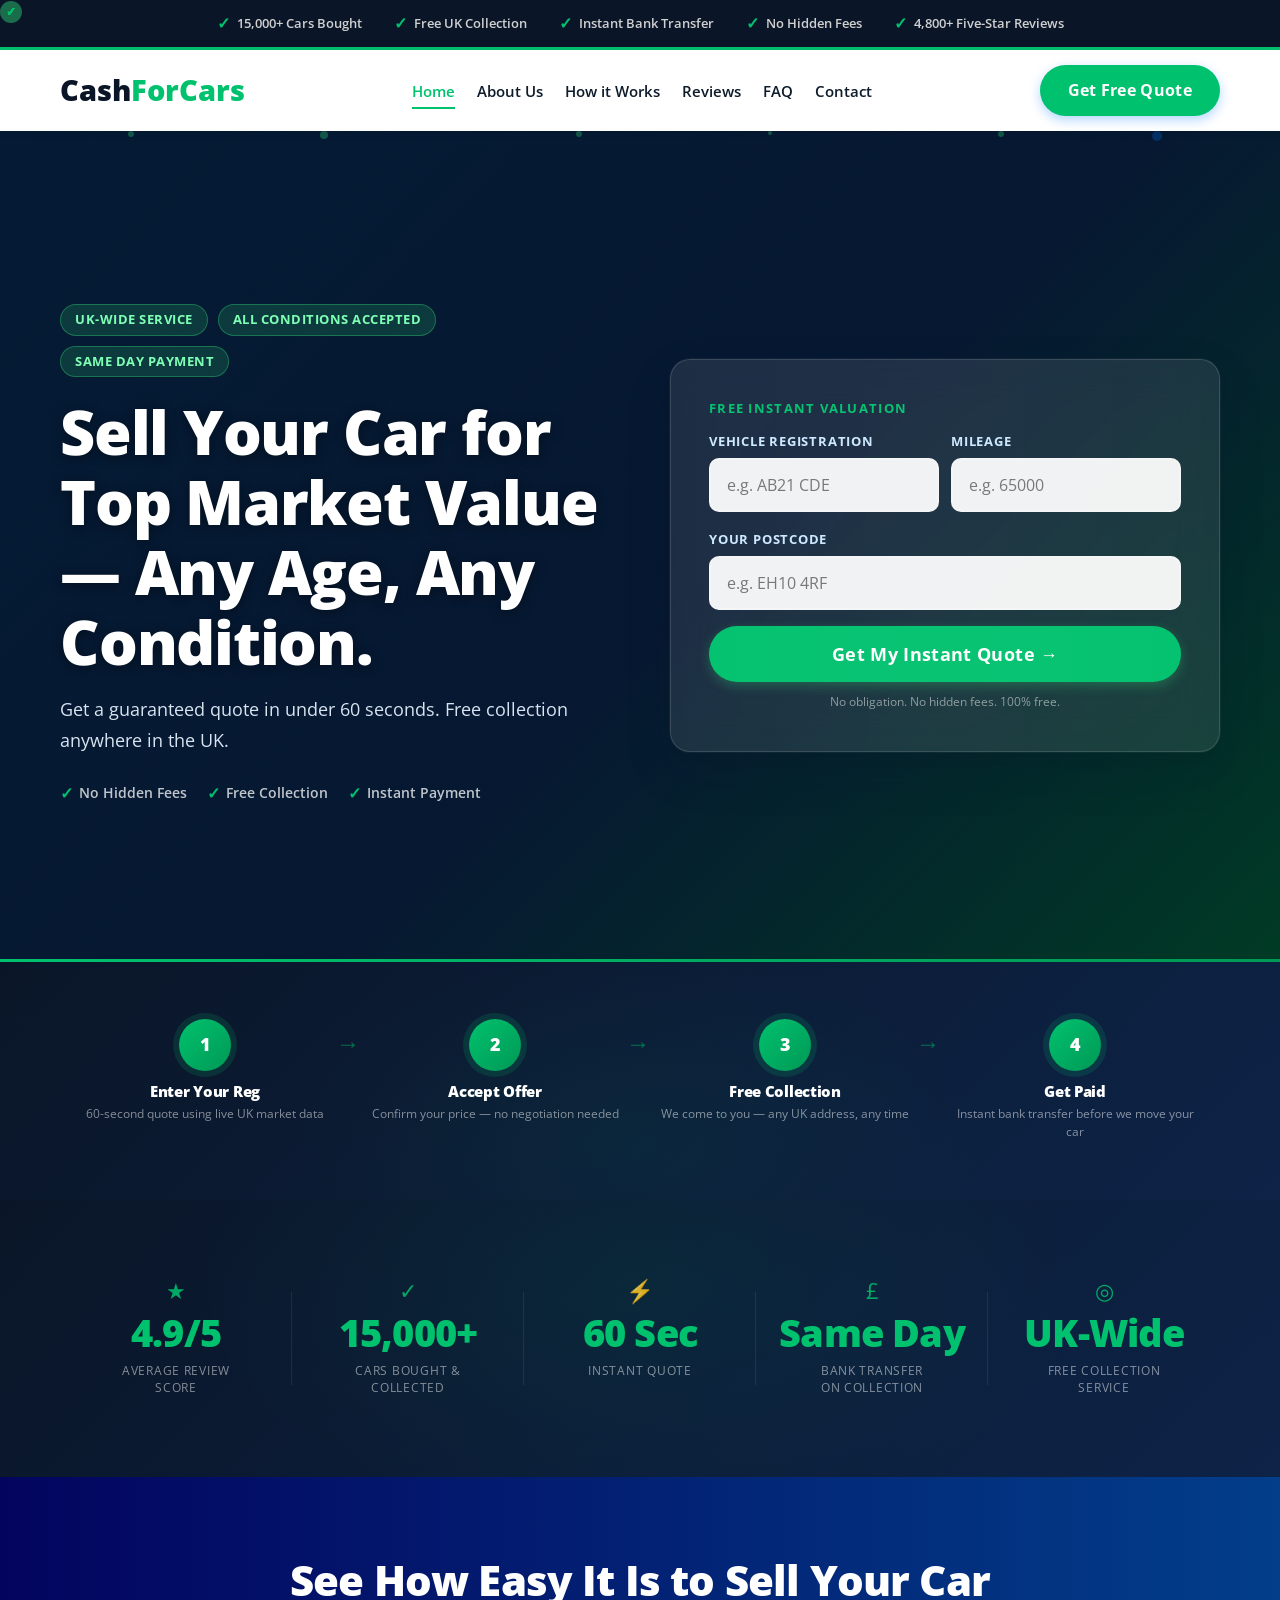
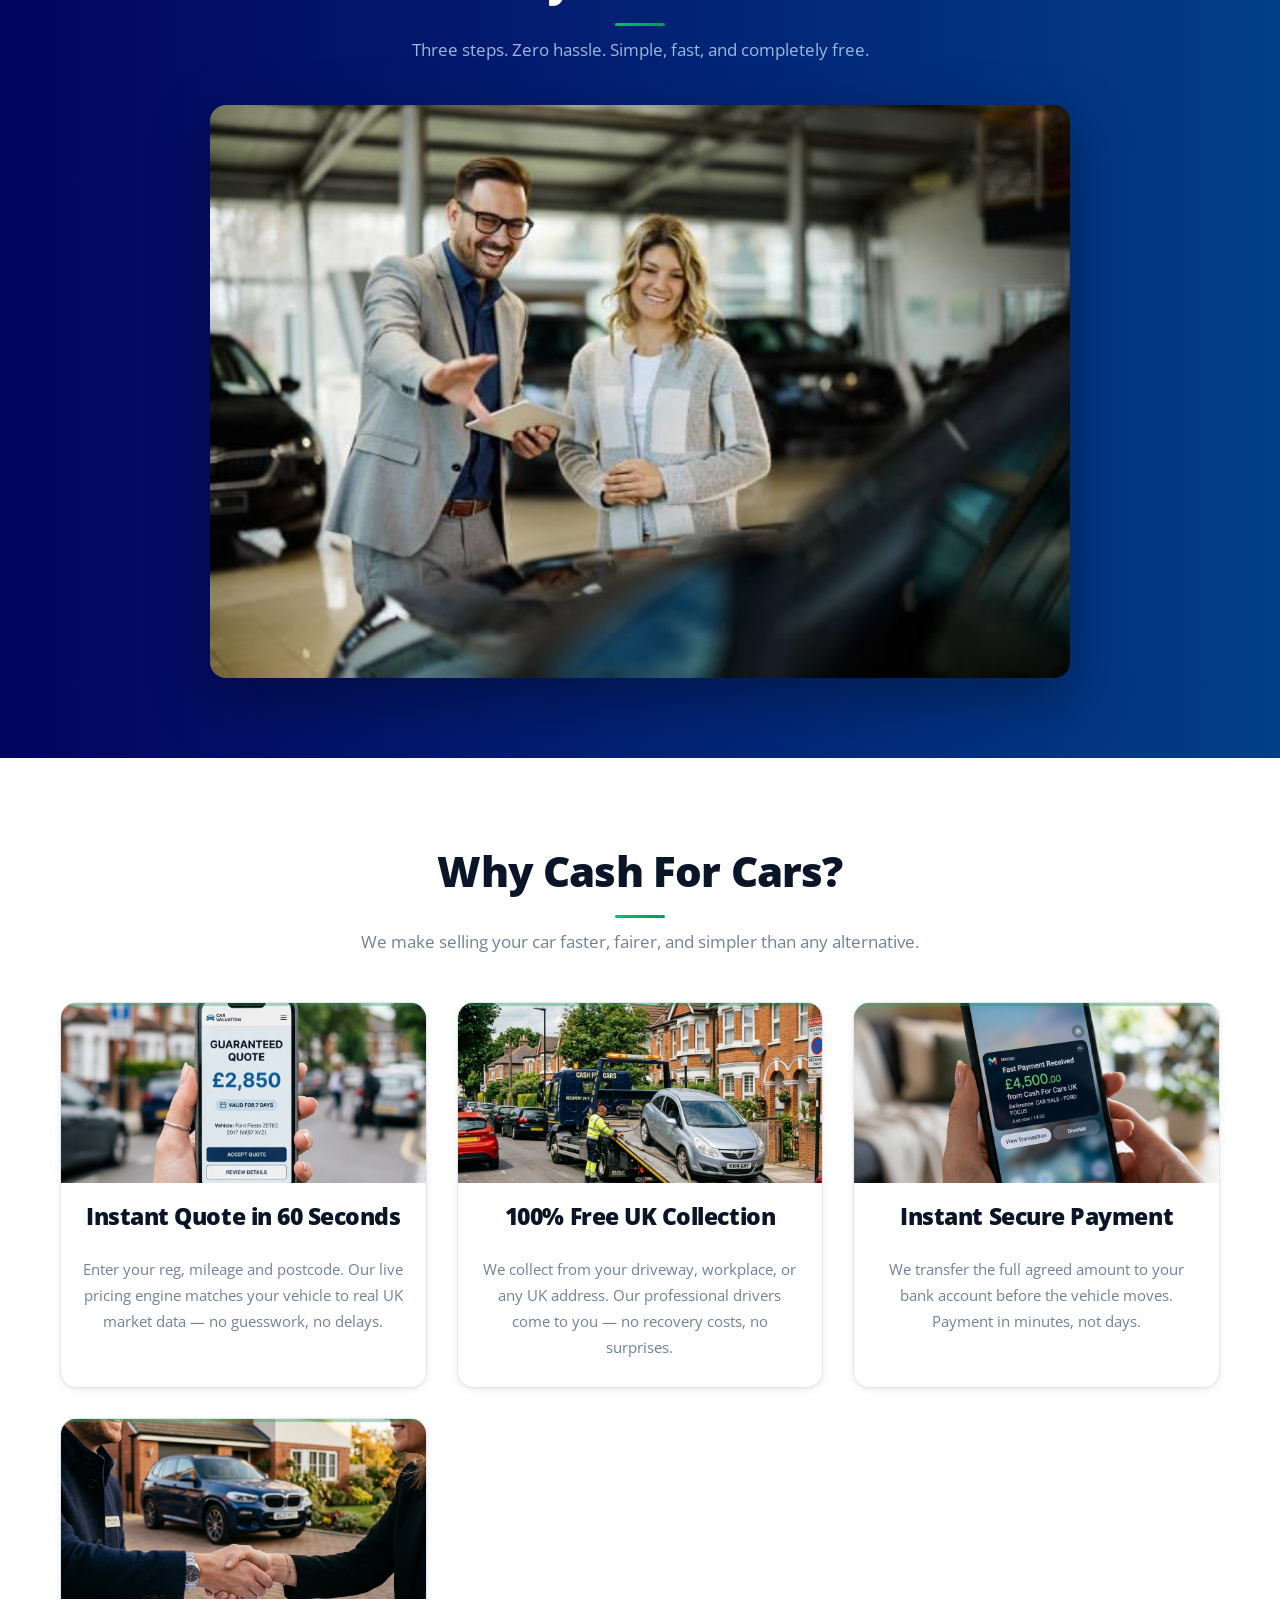
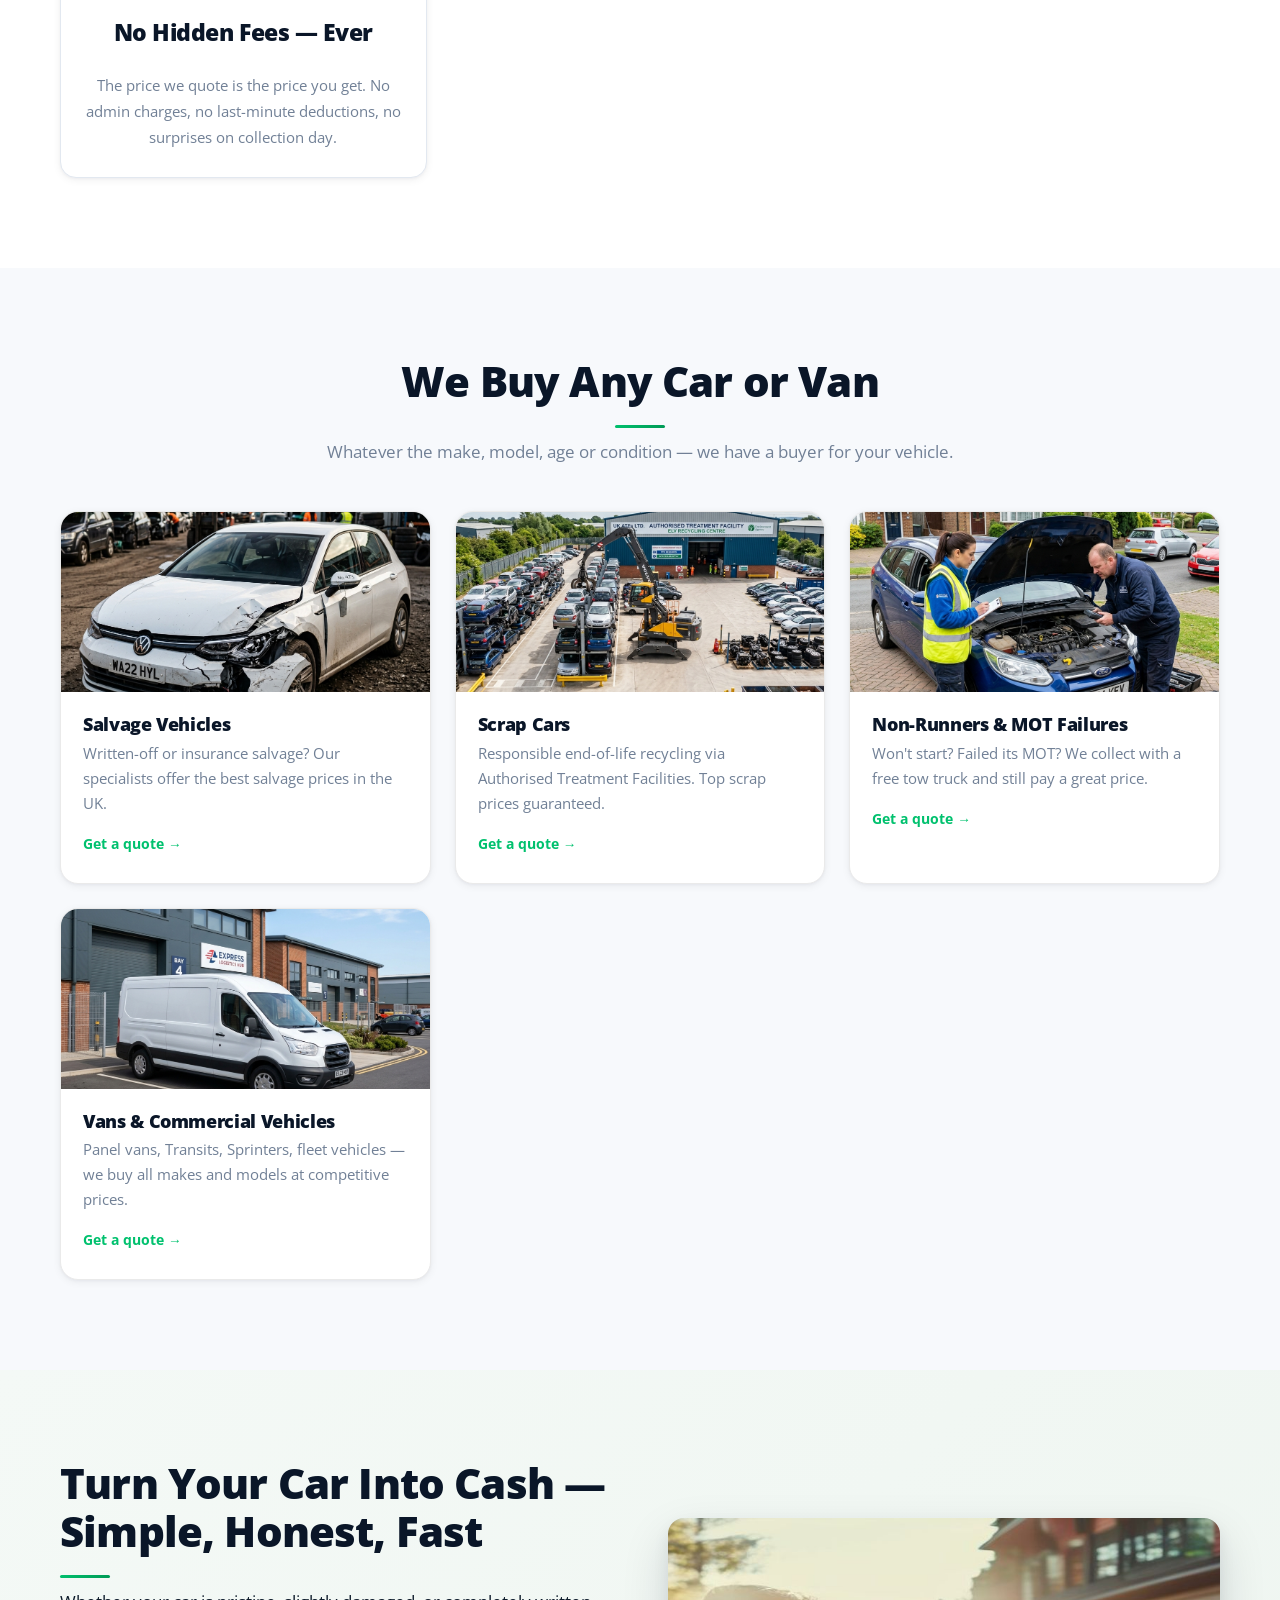
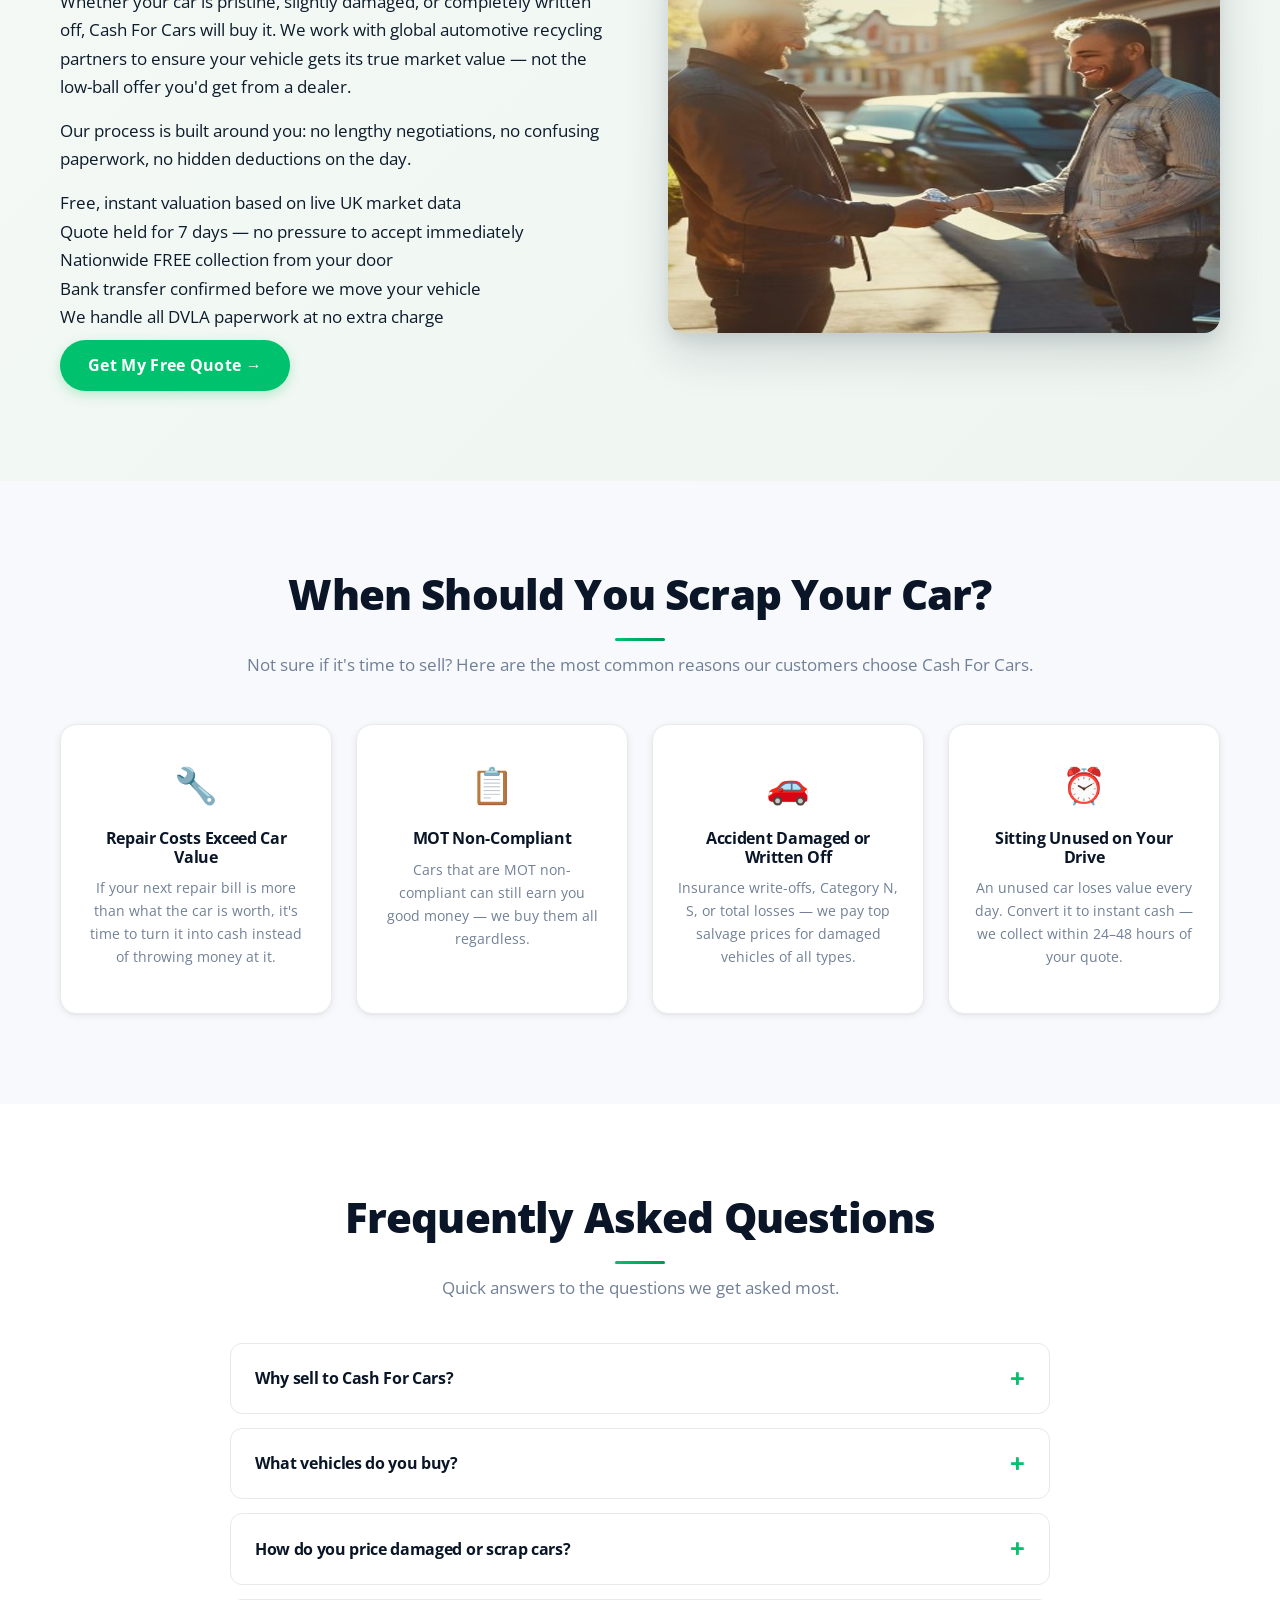
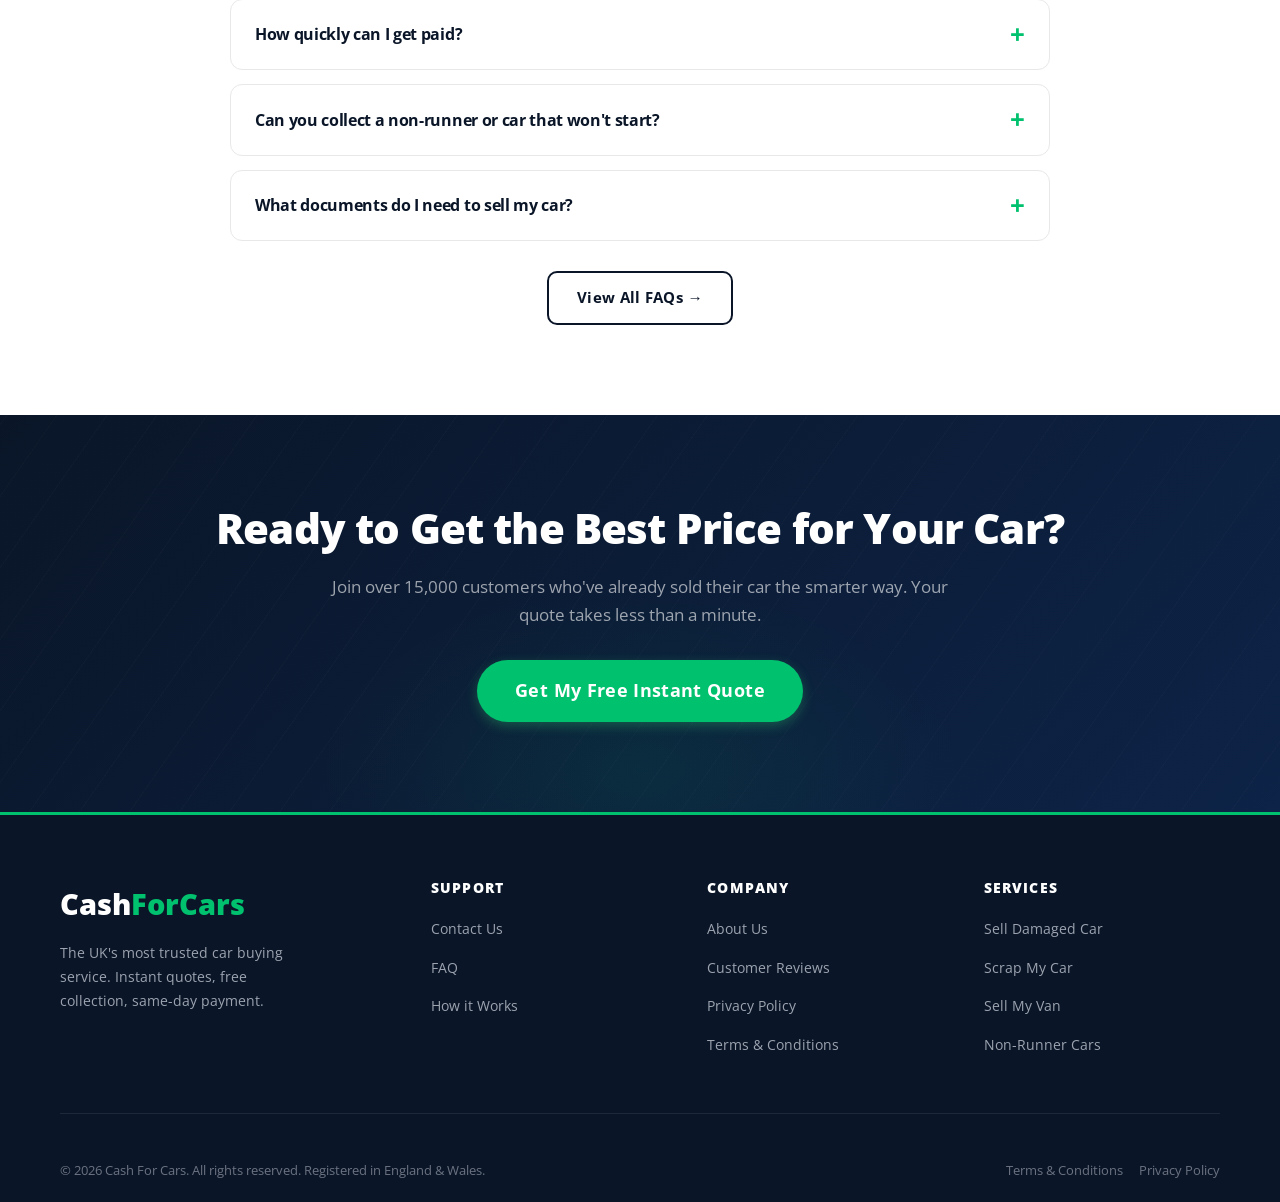
==== commit 85b3686c: "v" ====
--- a/CASHFORCARS/index.html
+++ b/CASHFORCARS/index.html
@@ -187,7 +187,7 @@
             <h2 class="section-title">See How Easy It Is to Sell Your Car</h2>
             <p class="section-desc">Three steps. Zero hassle. Simple, fast, and completely free.</p>
             <div style="max-width:860px;margin:0 auto;">
-                <img src="src/images/hero-bg.png" alt="Cash For Cars UK — Free collection and instant payment" style="width:100%;border-radius:16px;box-shadow:0 20px 60px rgba(0,0,0,0.35);" loading="lazy">
+                <img src="src/images/WhatsApp Image 2026-04-18 at 3.25.09 AM.jpeg" alt="Cash For Cars UK — Free collection and instant payment" style="width:100%;border-radius:16px;box-shadow:0 20px 60px rgba(0,0,0,0.35);" loading="lazy">
             </div>
         </div>
     </section>
--- a/CASHFORCARS/src/css/style.css
+++ b/CASHFORCARS/src/css/style.css
@@ -92,6 +92,13 @@
     border-radius: 2px;
 }
 .text-left.section-title::after { left: 0; transform: none; }
+
+@media (max-width: 768px) {
+    .section-title.text-left::after {
+        left: 50%;
+        transform: translateX(-50%);
+    }
+}
 .section-desc { text-align: center; color: var(--text-light); margin-bottom: 40px; font-size: 1.05rem; }
 .text-center { text-align: center; }
 .text-left { text-align: left; }
@@ -1158,29 +1165,30 @@
    RESPONSIVE DESIGN — PREMIUM REFACTOR
    ================================ */
 
-/* Mobile CTA FAB */
 .mobile-cta-fab {
     position: fixed;
-    bottom: 25px;
-    right: 25px;
+    bottom: 20px;
+    right: 20px;
     background: var(--primary-mint);
     color: var(--white);
-    padding: 14px 24px;
+    padding: 12px 20px;
     border-radius: 50px;
     font-weight: 800;
-    box-shadow: 0 10px 25px rgba(46, 204, 113, 0.4);
-    z-index: 999;
+    box-shadow: 0 8px 25px rgba(0, 193, 110, 0.4);
+    z-index: 9999;
     display: none; /* Shown via JS on scroll */
     align-items: center;
     gap: 8px;
     text-transform: uppercase;
-    letter-spacing: 0.05em;
-    font-size: 0.85rem;
+    letter-spacing: 0.03em;
+    font-size: 0.8rem;
     transition: var(--transition-smooth);
-    border: 2px solid rgba(255,255,255,0.2);
+    border: 2px solid rgba(255,255,255,0.25);
     text-decoration: none;
-}
-.mobile-cta-fab:active { transform: scale(0.95); }
+    backdrop-filter: blur(4px);
+}
+.mobile-cta-fab svg { flex-shrink: 0; }
+.mobile-cta-fab:active { transform: scale(0.96); }
 
 /* ================================
    HERO AWARD ROW
@@ -1473,7 +1481,19 @@
 
     /* Section padding reduced */
     .benefits-section,
-    .services-section { padding: 55px 0; }
+    .services-section,
+    .custom-media-section,
+    .scrap-info-section,
+    .faq-home-section { padding: 60px 0 80px; }
+
+    /* Ensure text doesn't overflow or clip */
+    .content-col p {
+        font-size: 0.95rem;
+        line-height: 1.65;
+        max-width: 100%;
+        margin-left: auto;
+        margin-right: auto;
+    }
 }
 
 @media (max-width: 480px) {
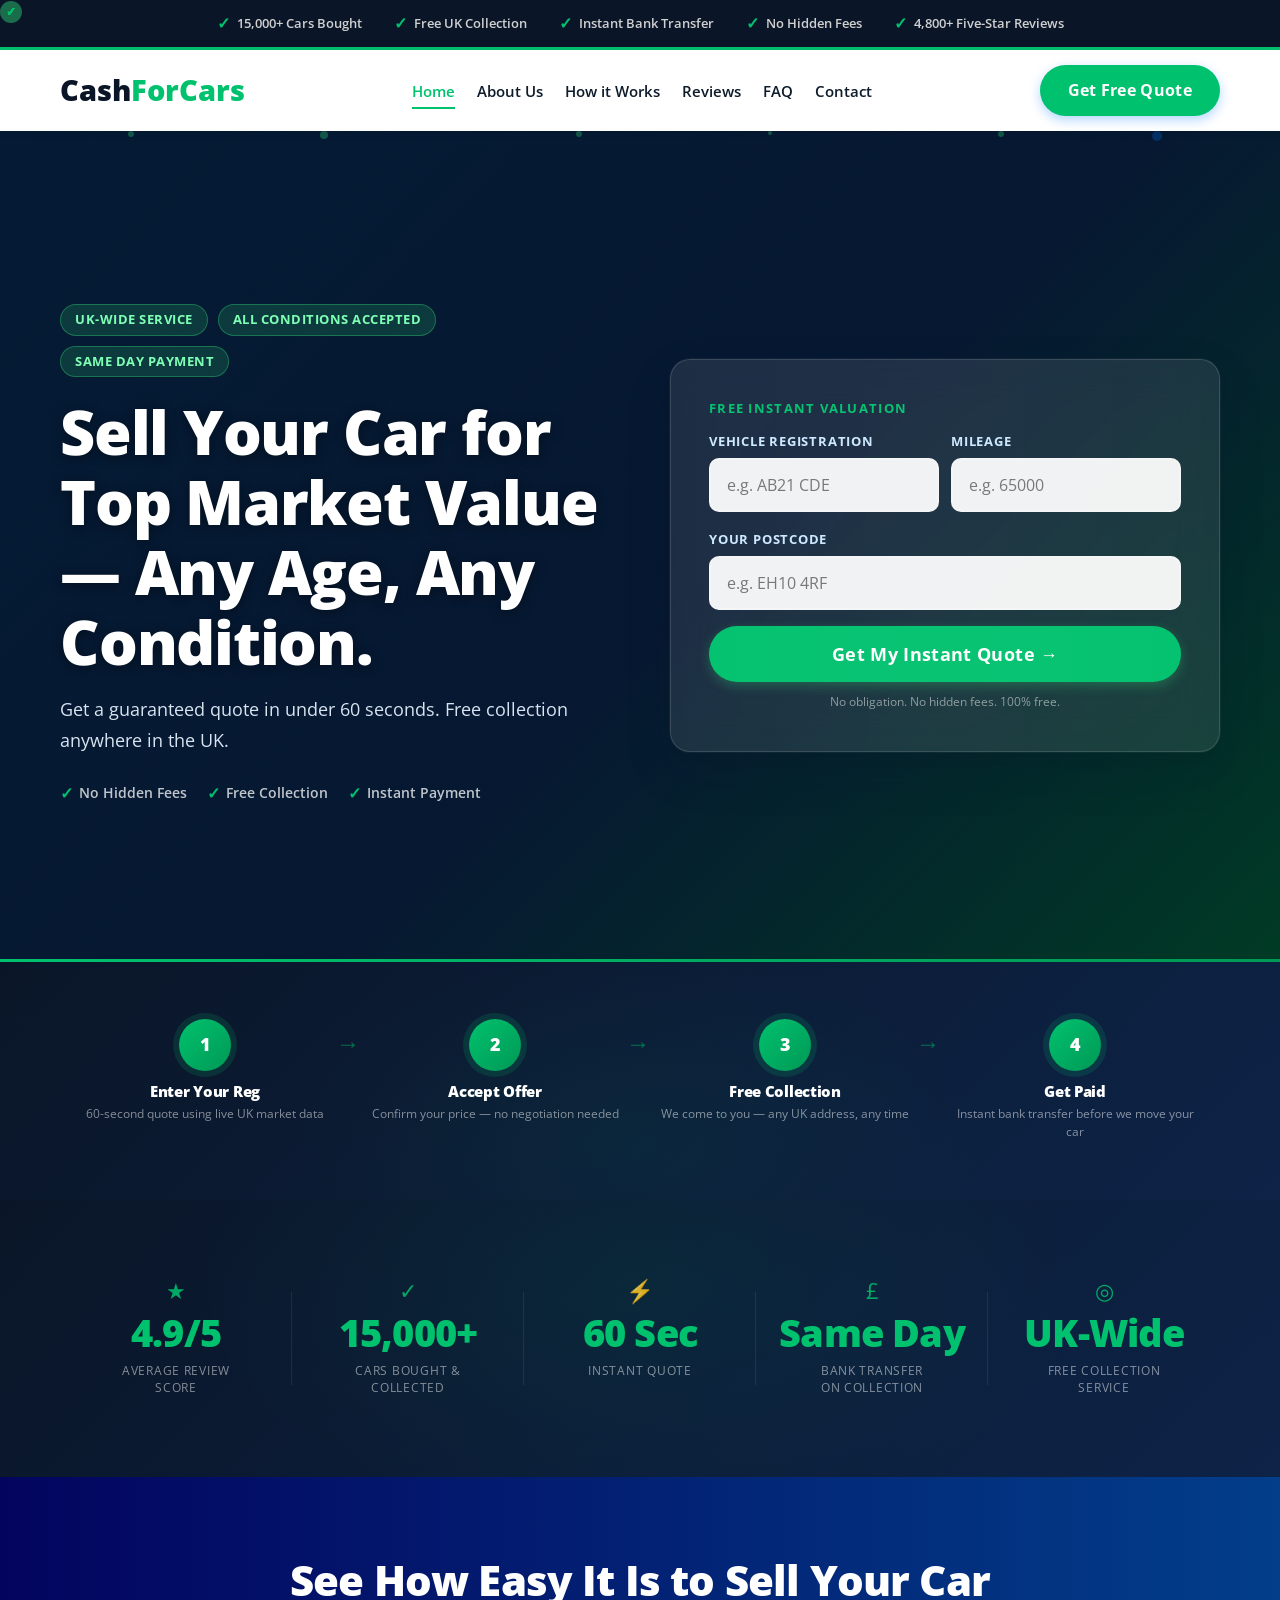
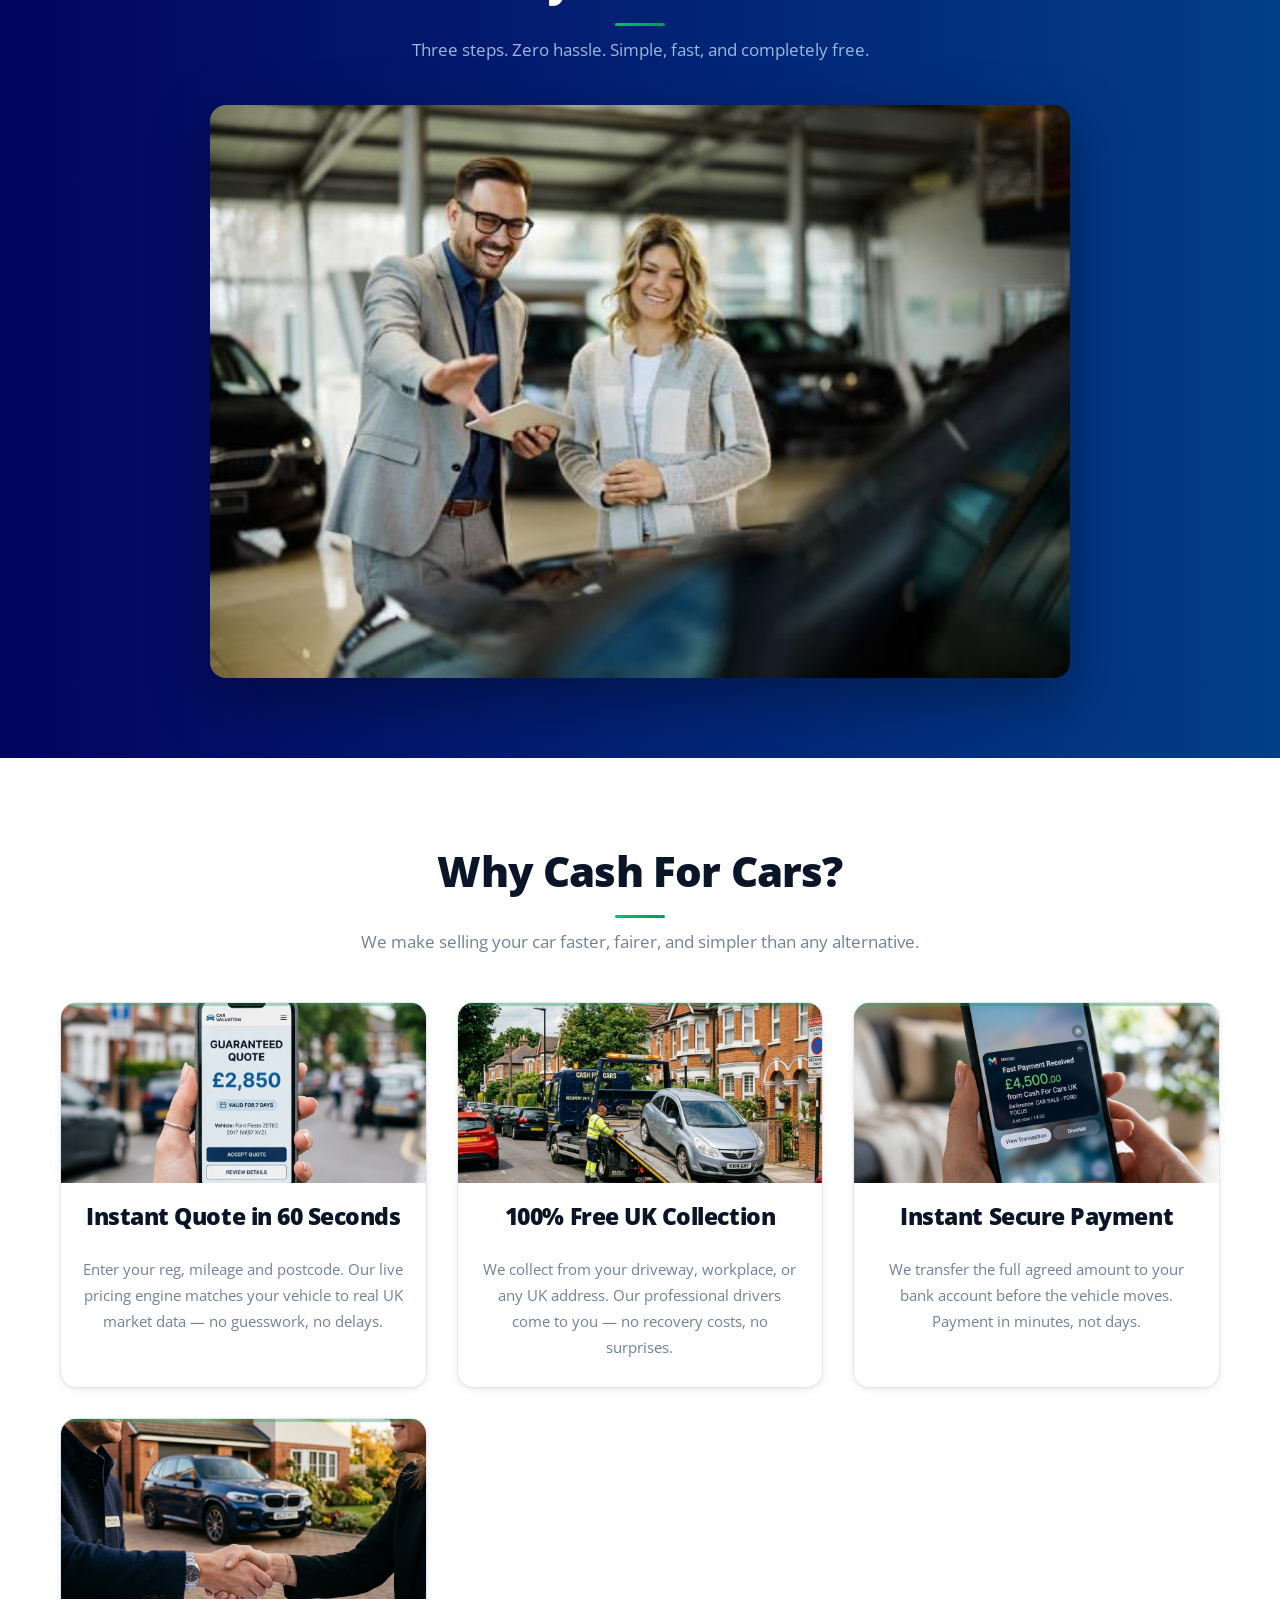
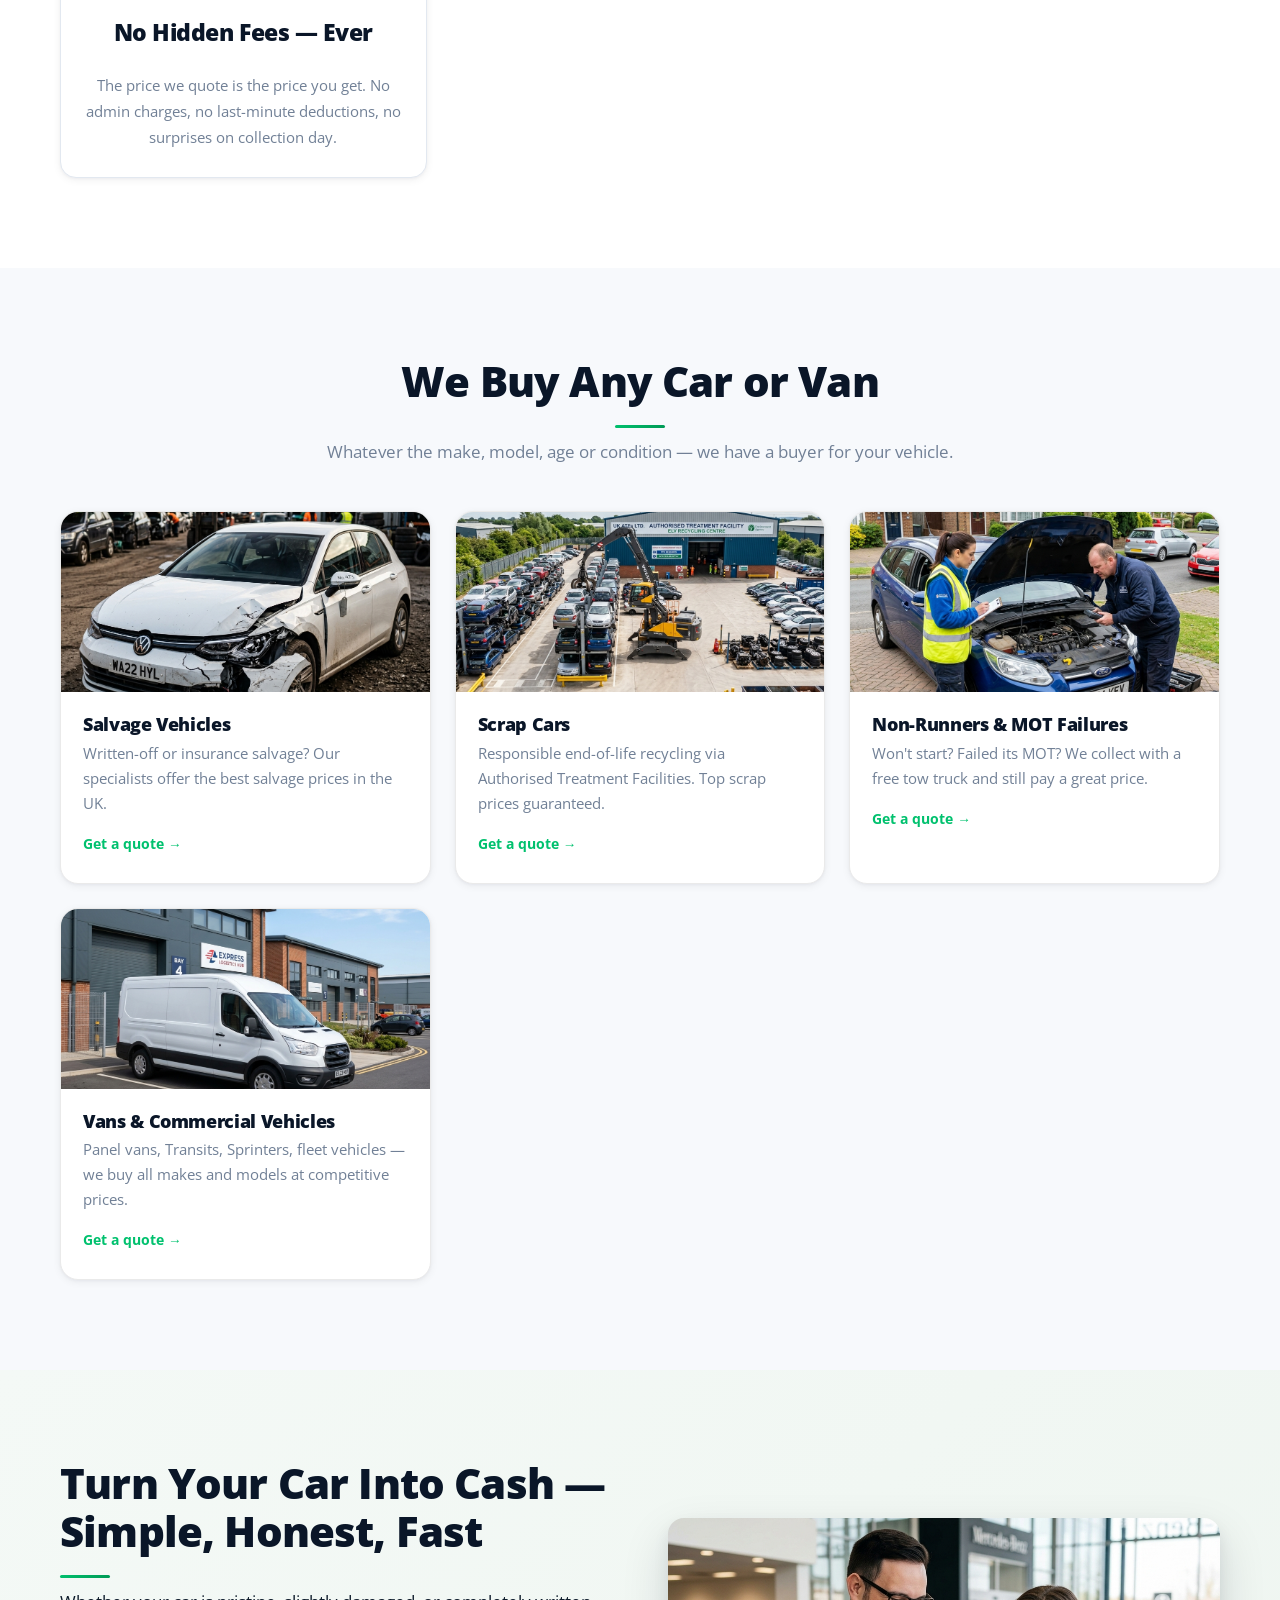
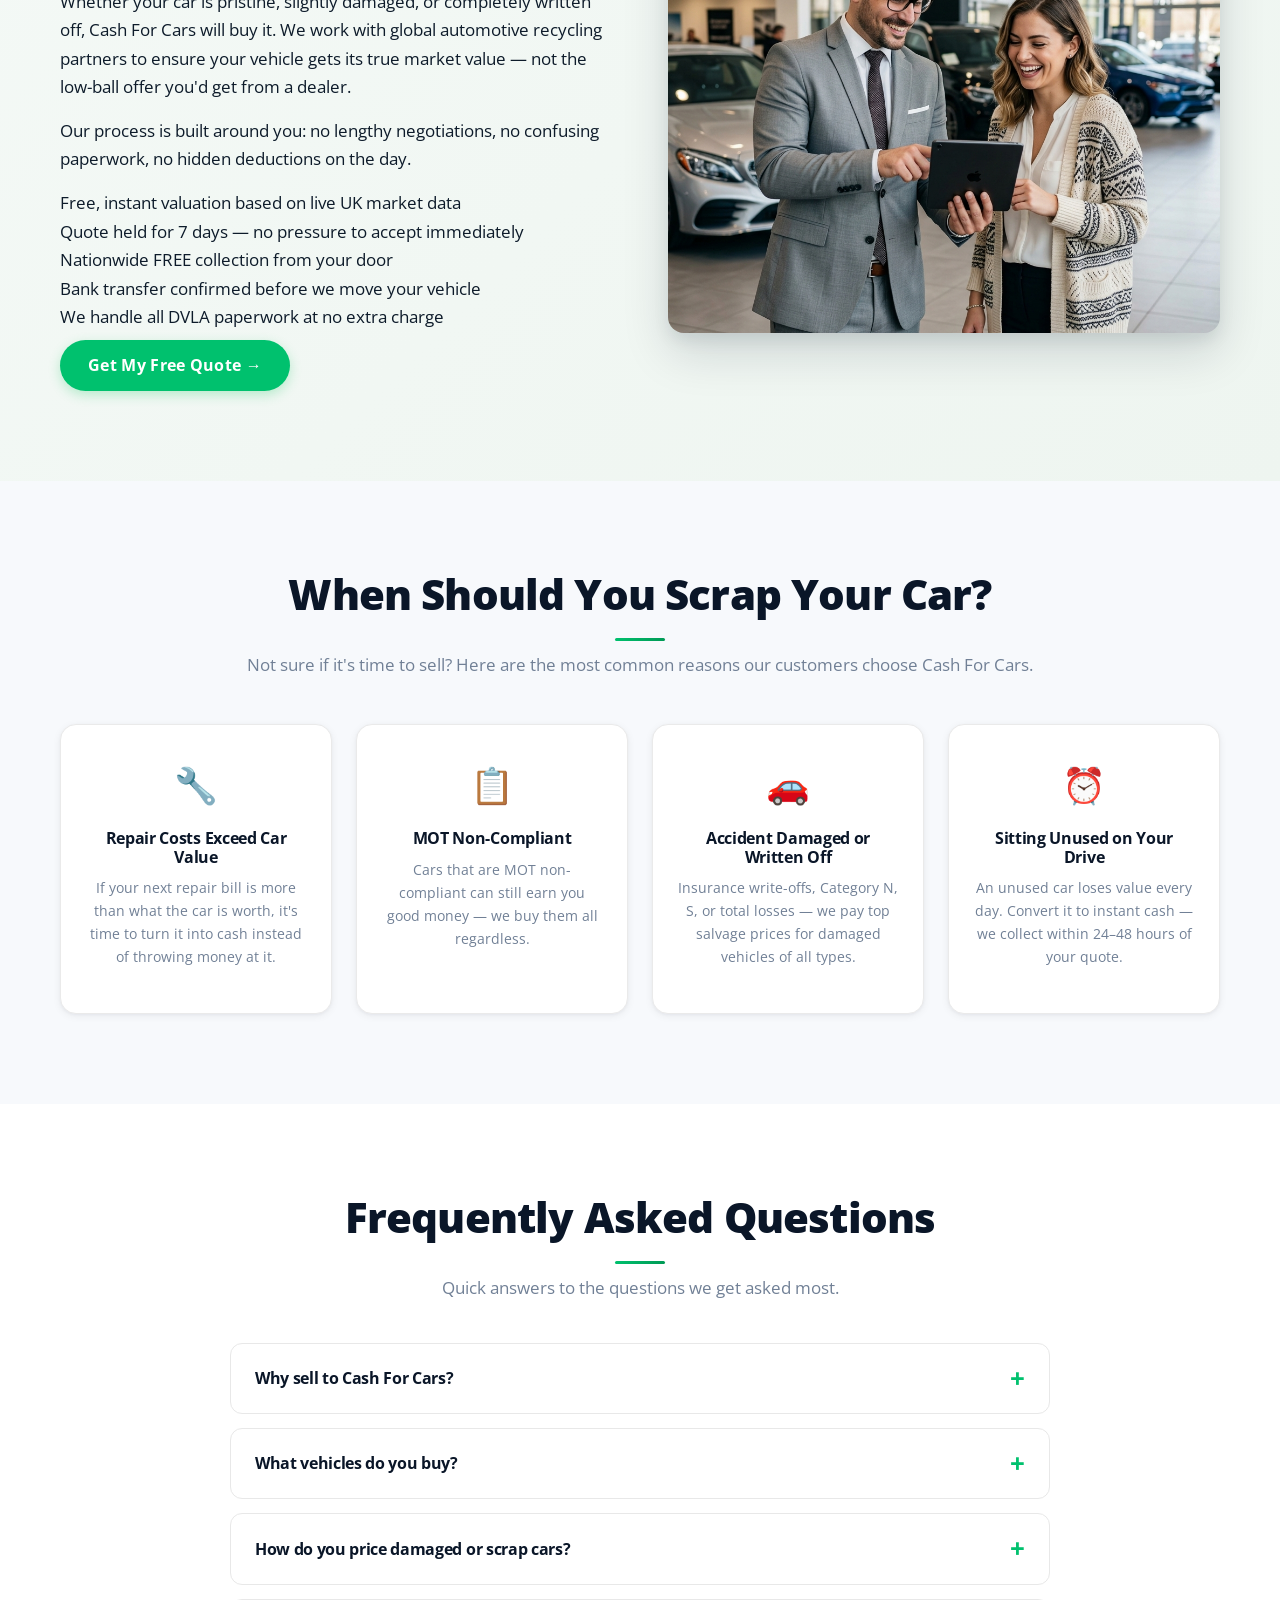
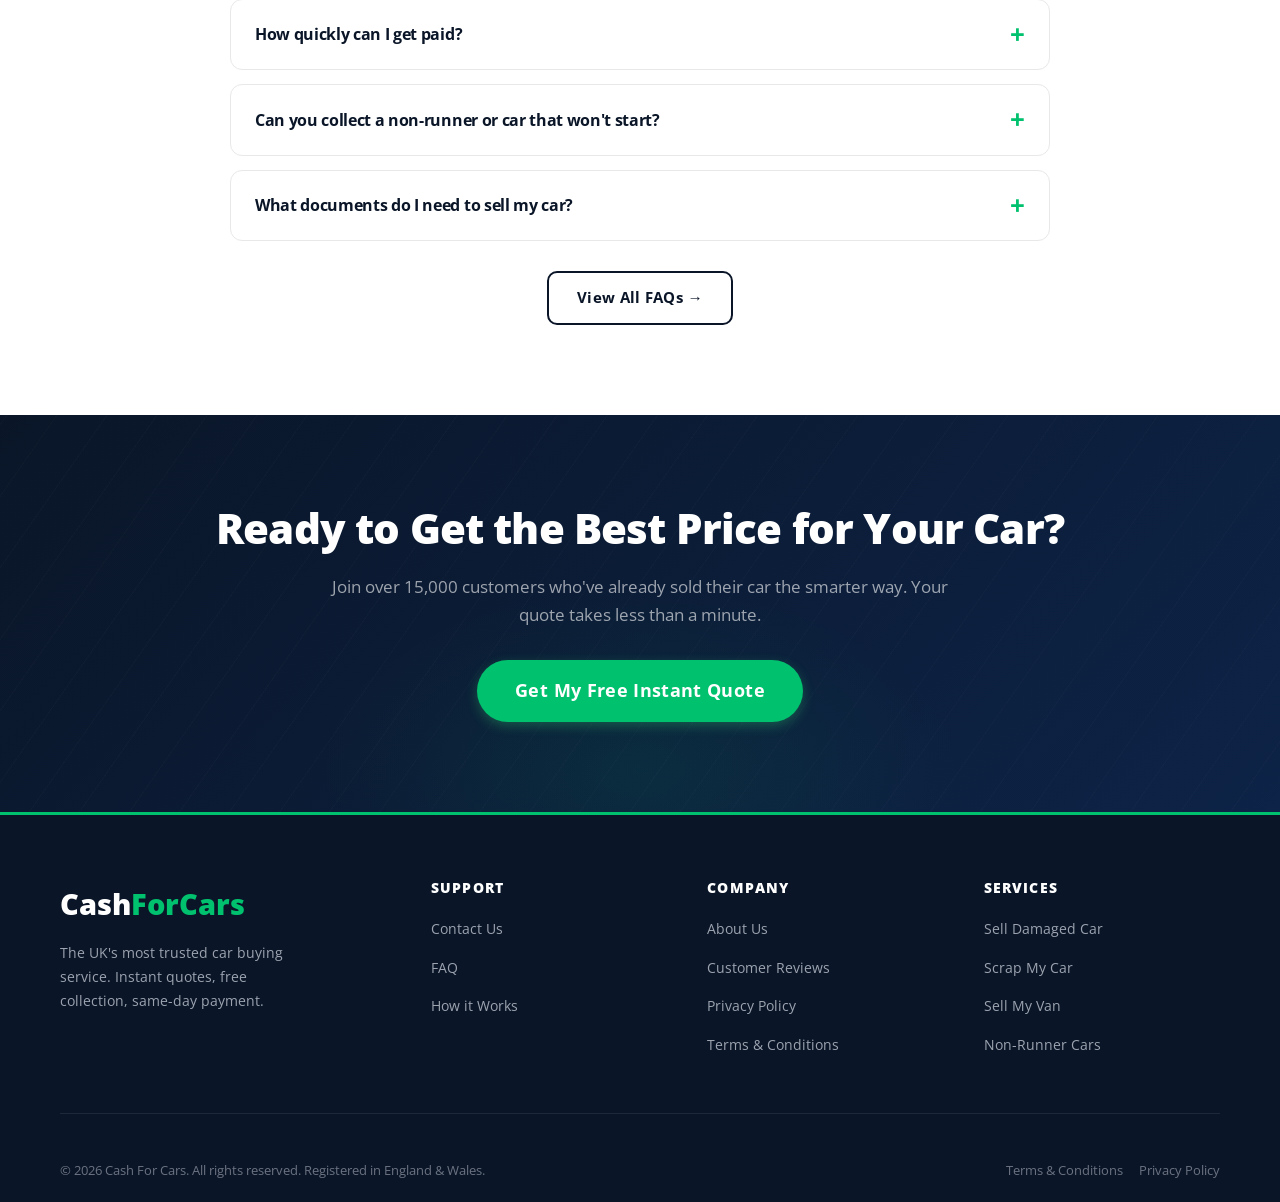
==== commit fe20dc7e: "d" ====
--- a/CASHFORCARS/index.html
+++ b/CASHFORCARS/index.html
@@ -281,7 +281,7 @@
                 <a href="#quote-section" class="btn btn-primary" style="margin-top:8px;">Get My Free Quote &rarr;</a>
             </div>
             <div class="media-col">
-                <img src="src/images/ai/banner.jpg" alt="Cash For Cars Service" loading="lazy">
+                <img src="src/images/ai/banner_final.png" alt="Cash For Cars Service" loading="lazy">
             </div>
         </div>
     </section>
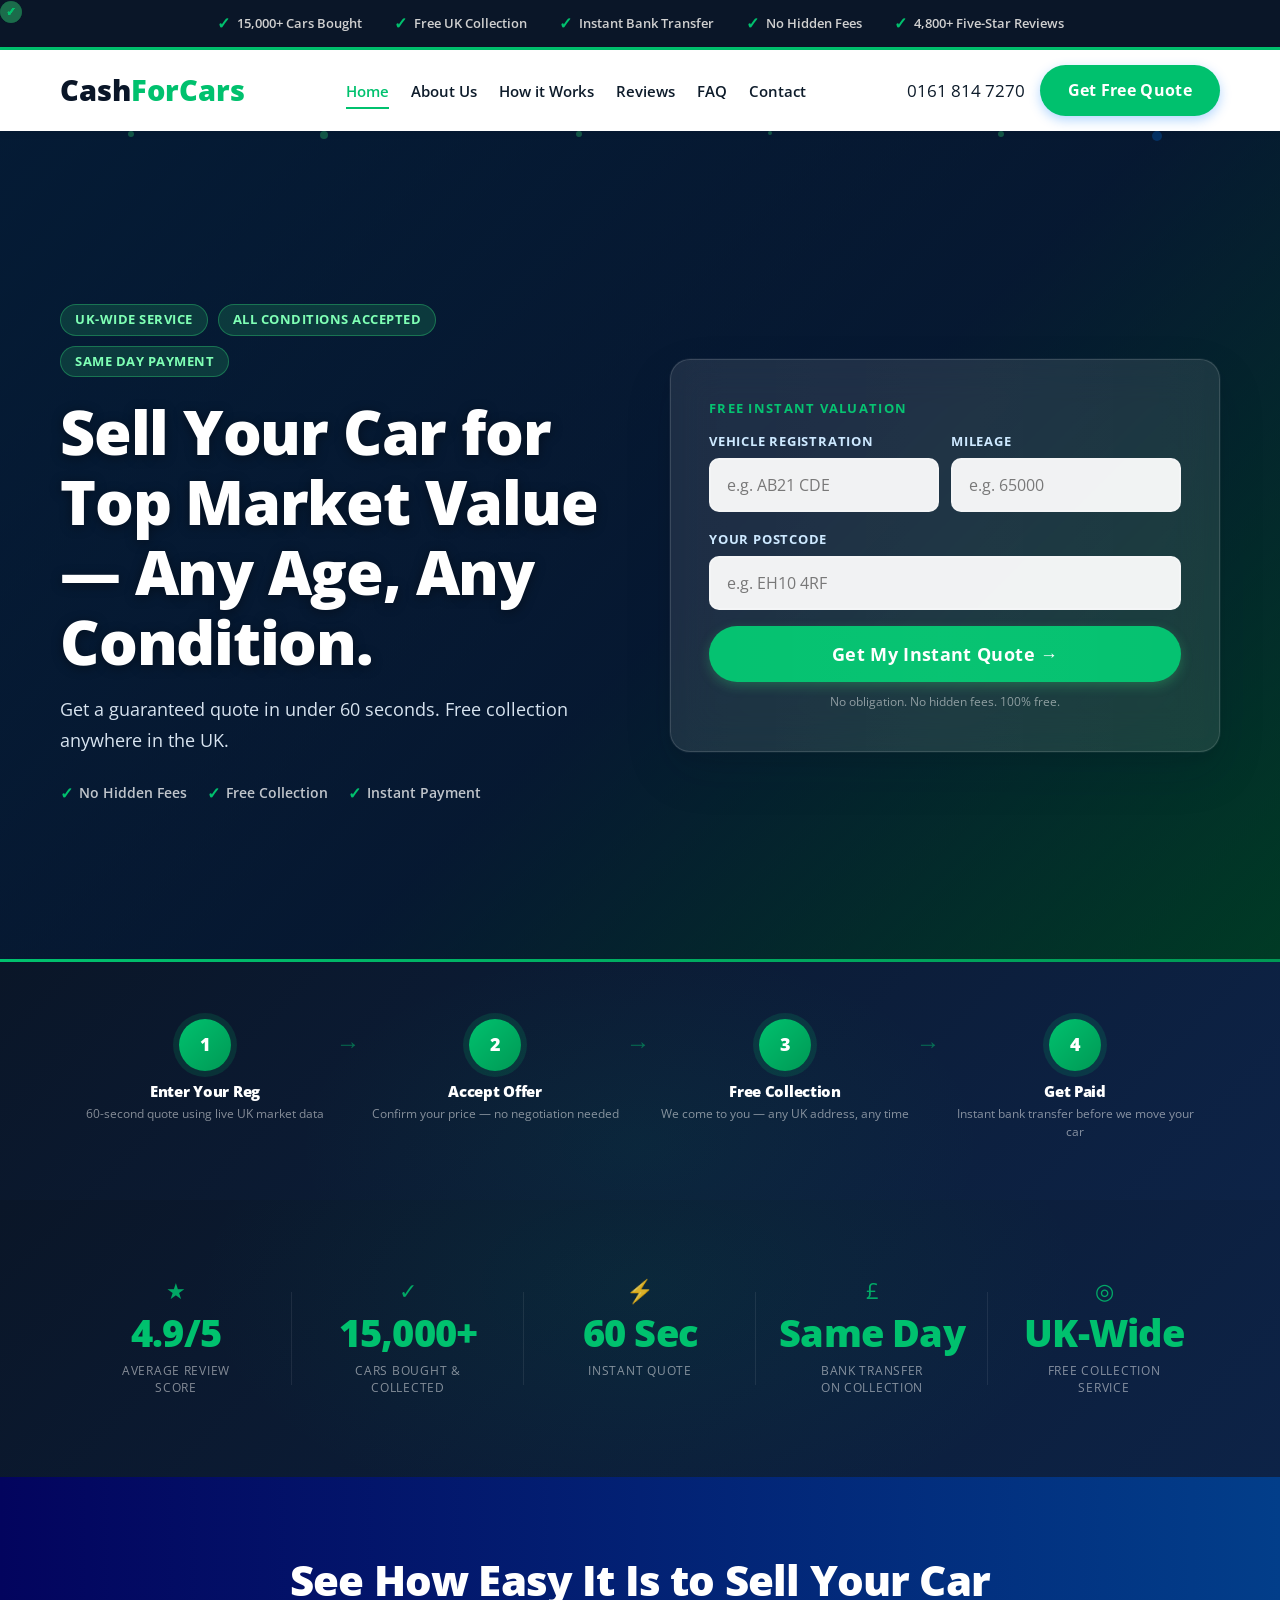
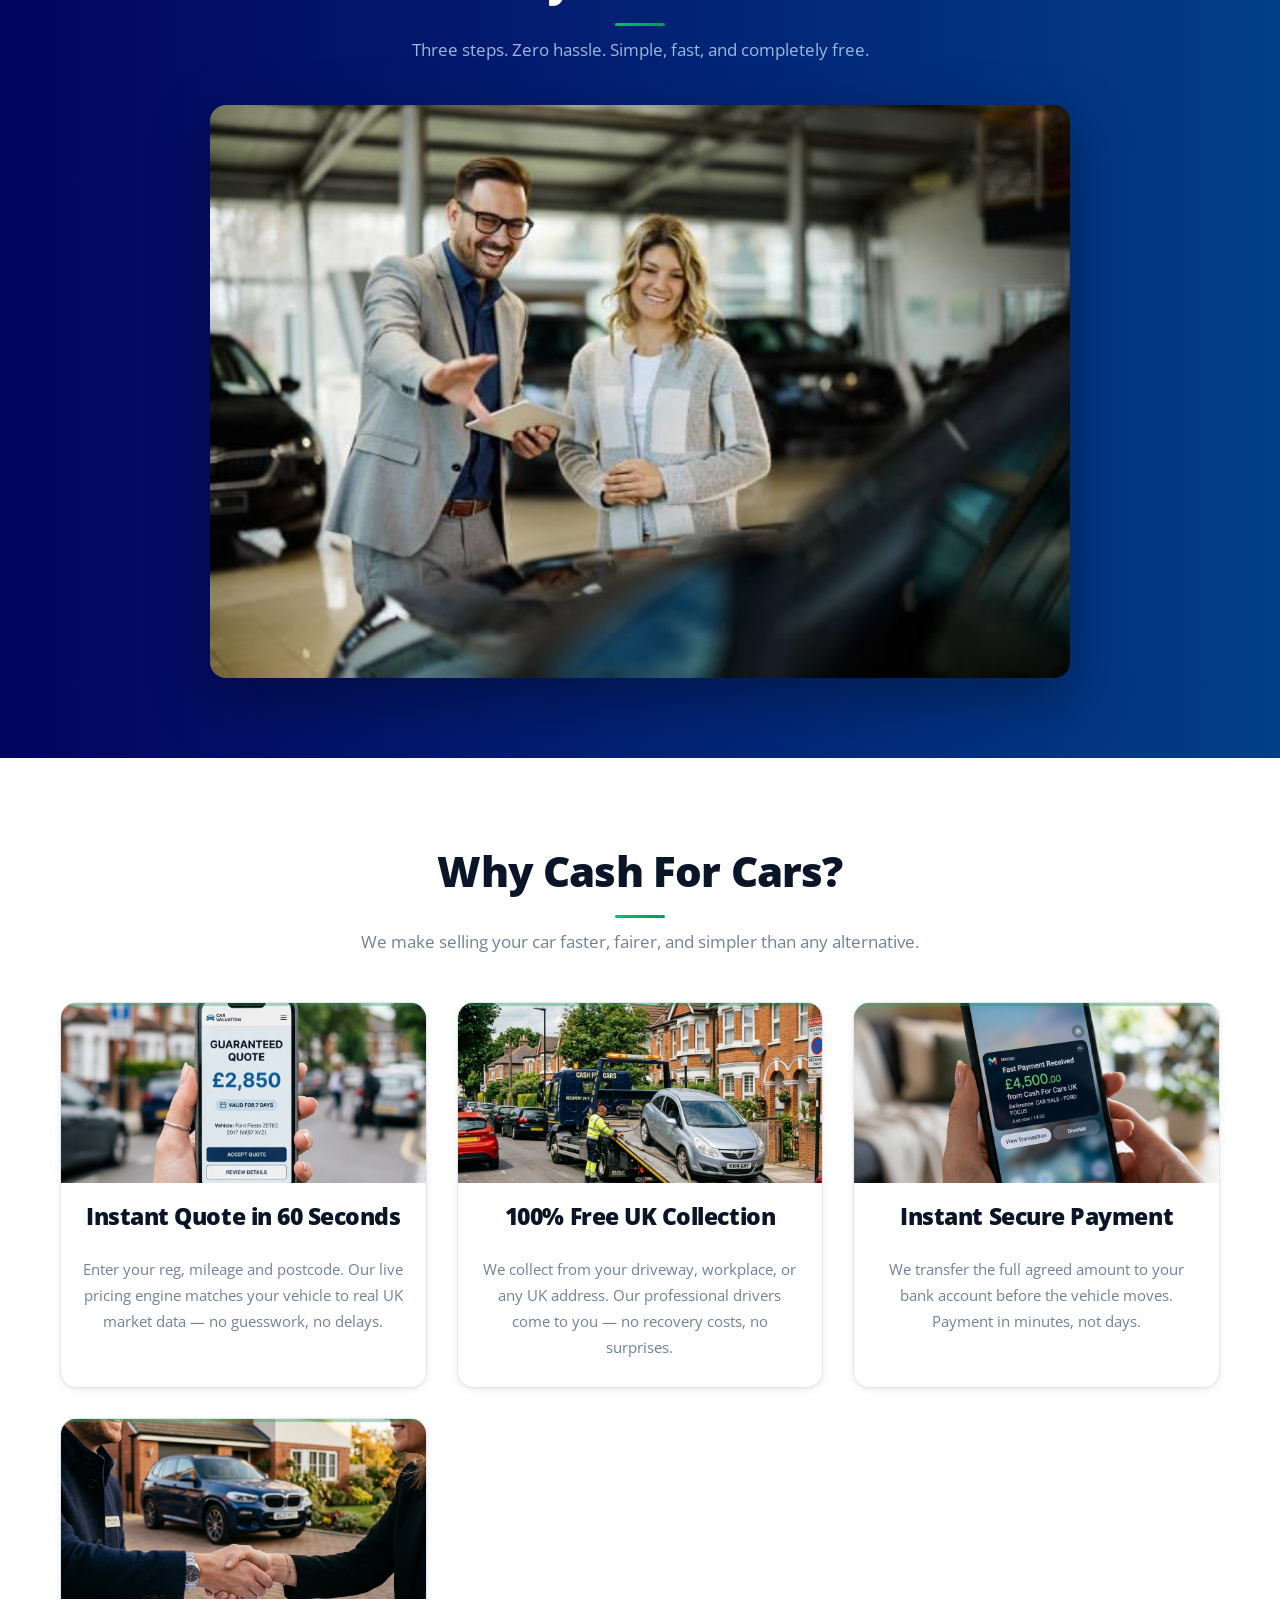
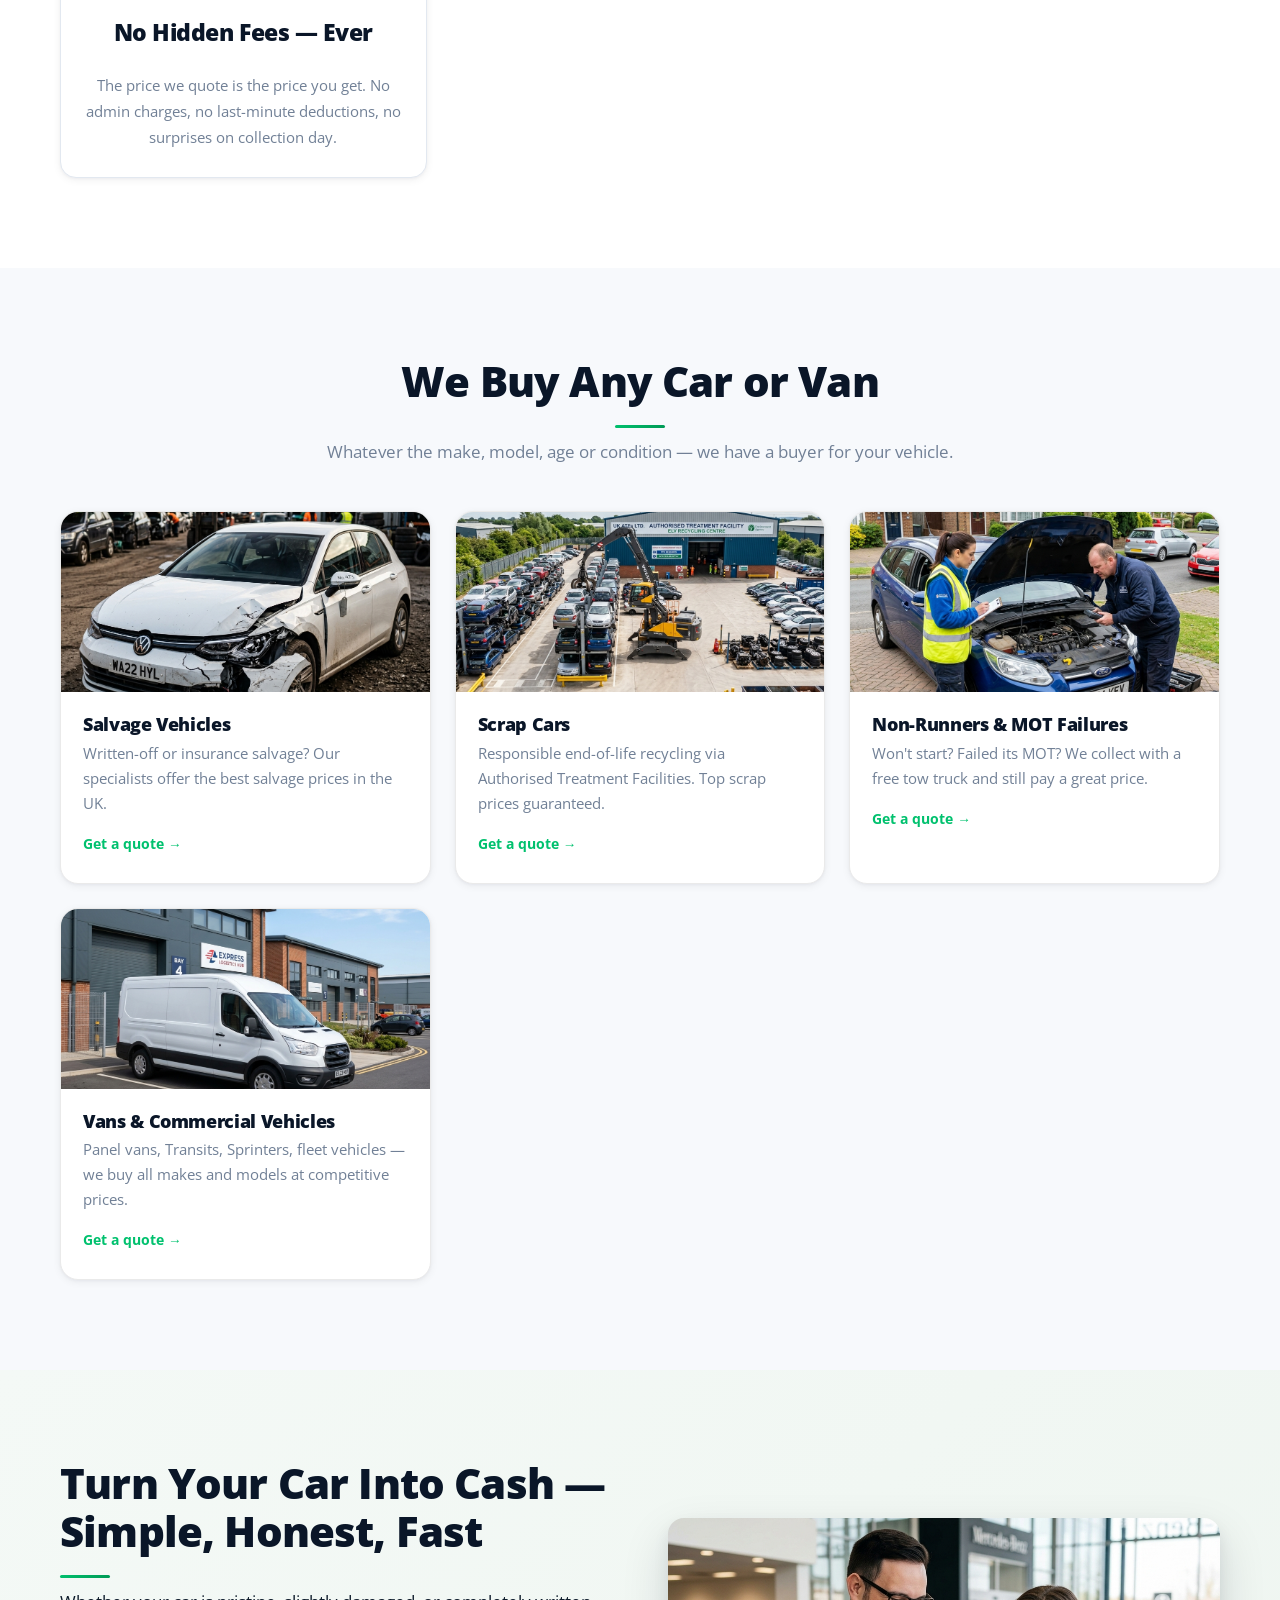
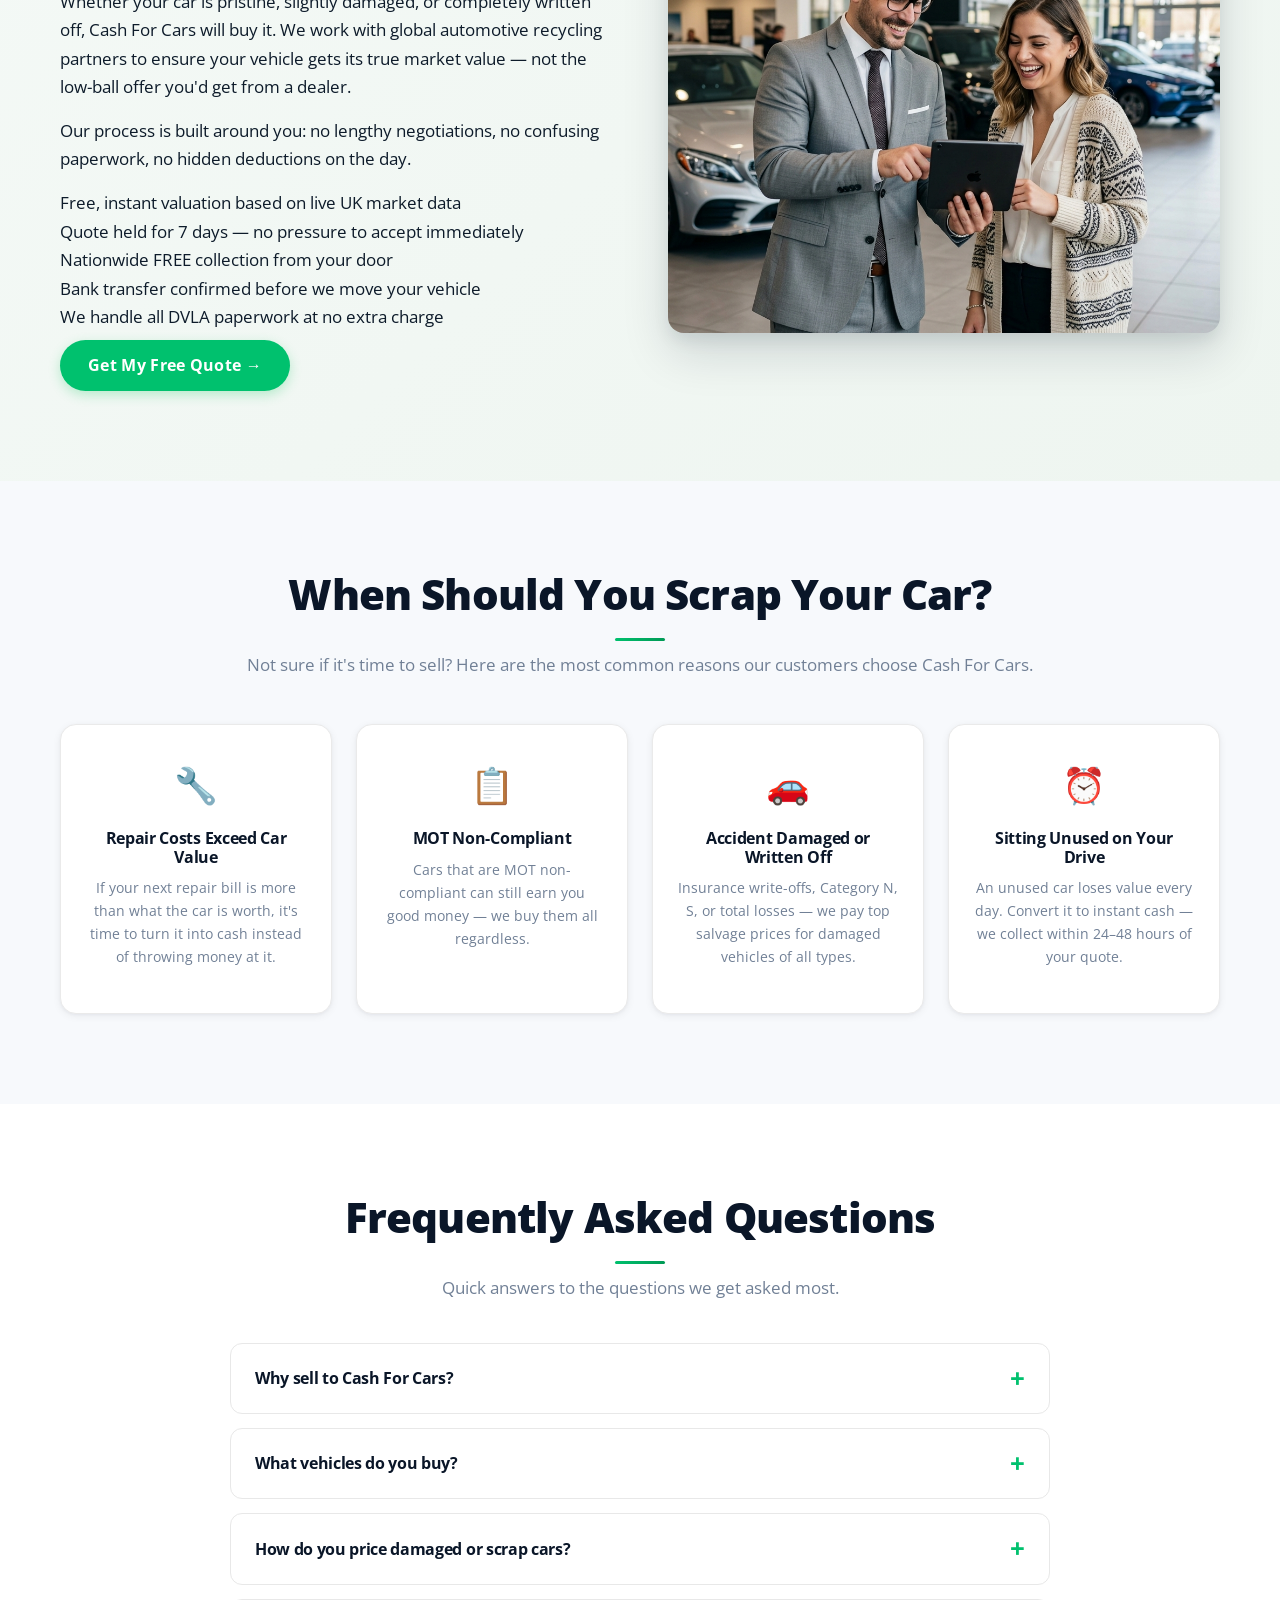
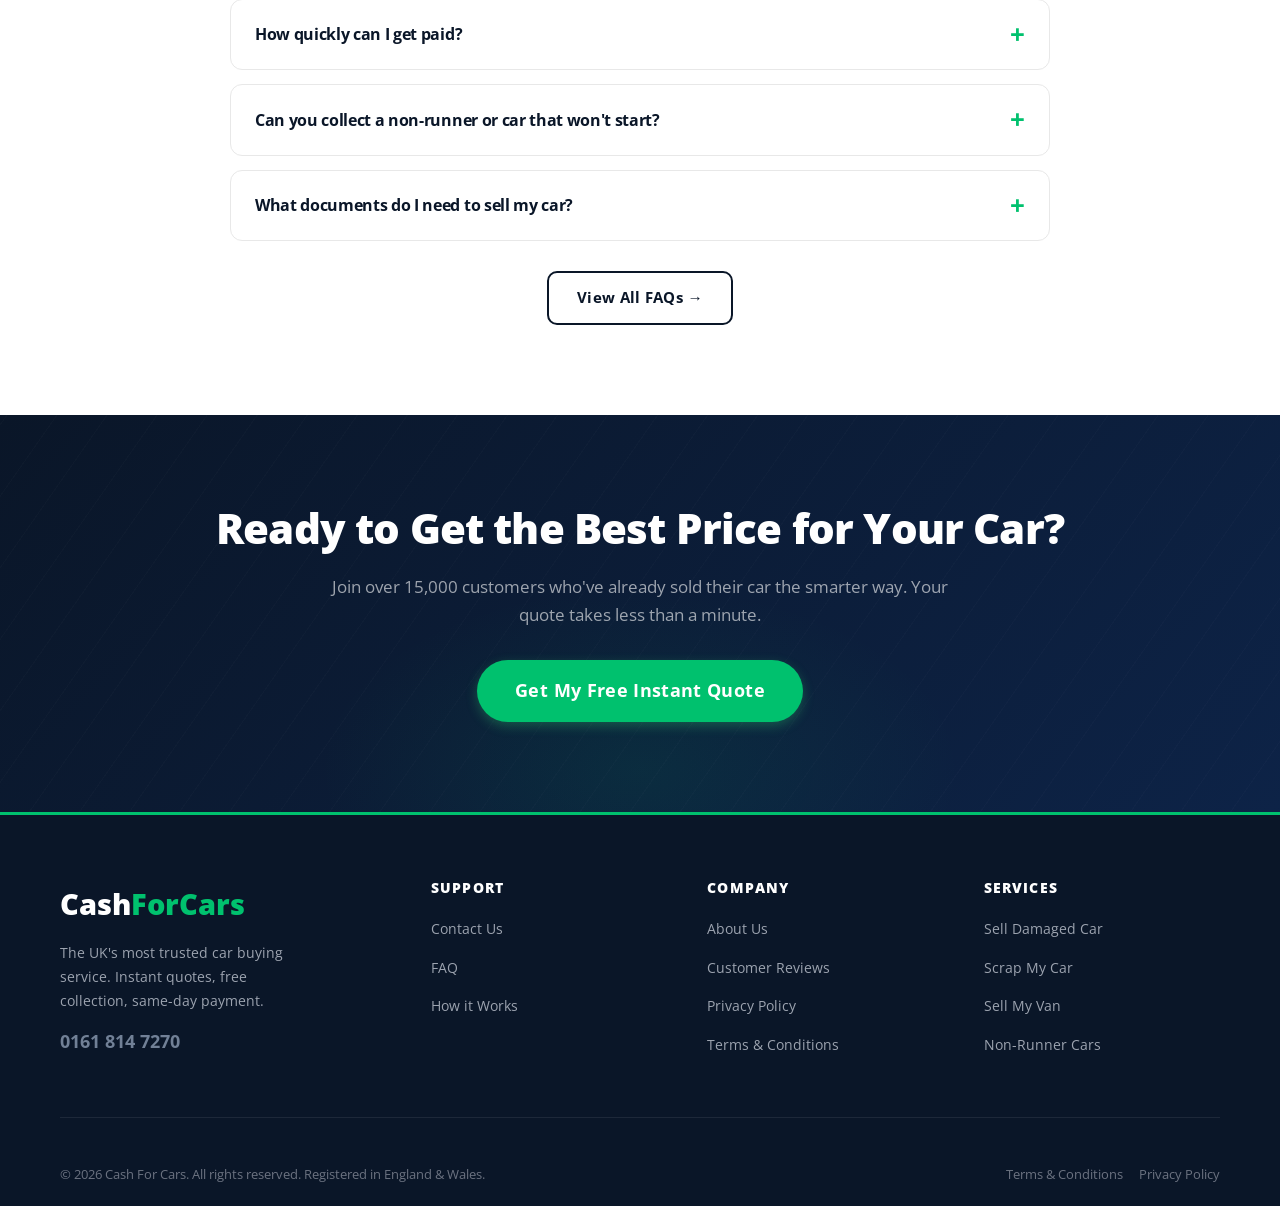
==== commit e7496d07: "ss" ====
--- a/CASHFORCARS/index.html
+++ b/CASHFORCARS/index.html
@@ -67,6 +67,7 @@
                 </ul>
             </nav>
             <div class="nav-contact">
+                <a href="tel:01618147270" class="phone-number">0161 814 7270</a>
                 <a href="#quote-section" class="btn btn-cta">Get Free Quote</a>
             </div>
             <button class="mobile-menu-btn" aria-label="Toggle menu"><span></span><span></span><span></span></button>
@@ -369,6 +370,7 @@
                 <div class="footer-brand">
                     <div class="logo"><a href="index">Cash<span>ForCars</span></a></div>
                     <p class="footer-tagline">The UK's most trusted car buying service. Instant quotes, free collection, same-day payment.</p>
+                    <p class="footer-phone" style="margin-top:12px;font-size:1.1rem;"><a href="tel:01618147270" style="color:var(--text-light);font-weight:700;text-decoration:none;">0161 814 7270</a></p>
                 </div>
                 <div class="footer-col">
                     <h3>Support</h3>
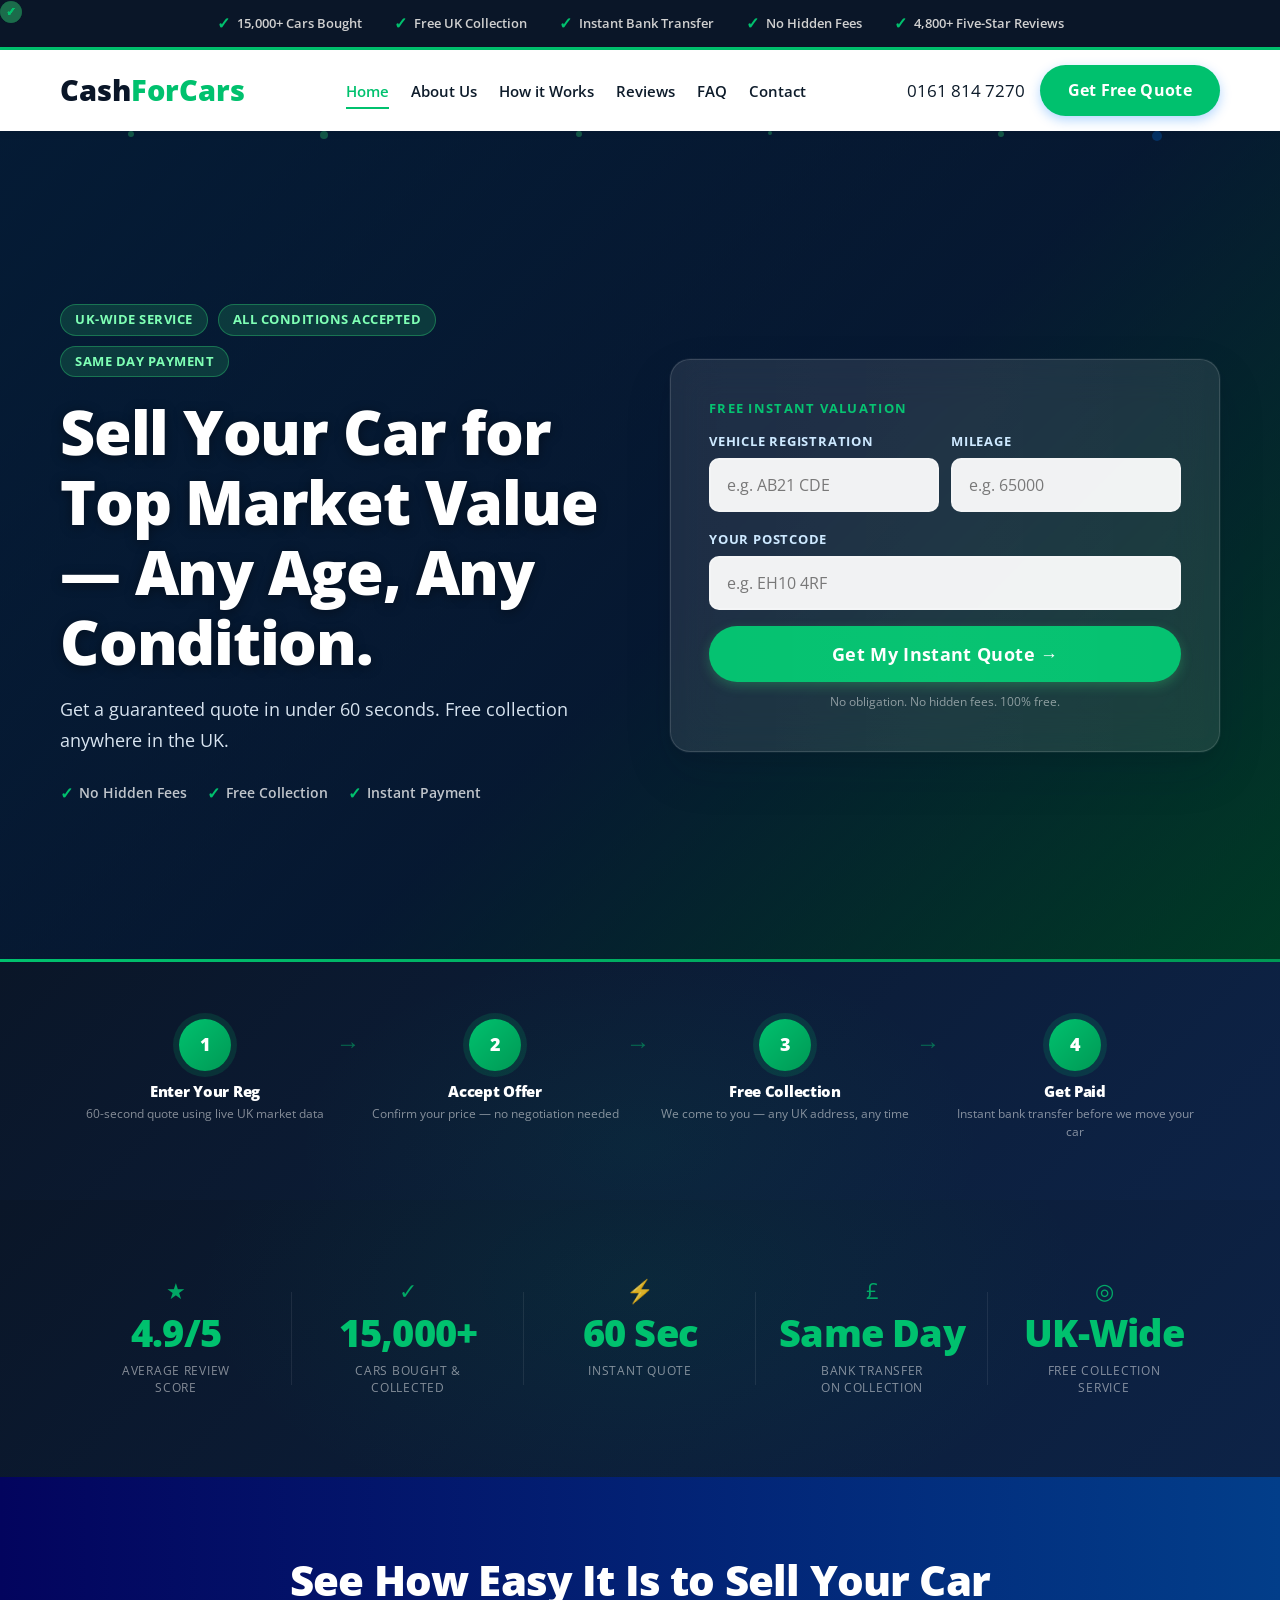
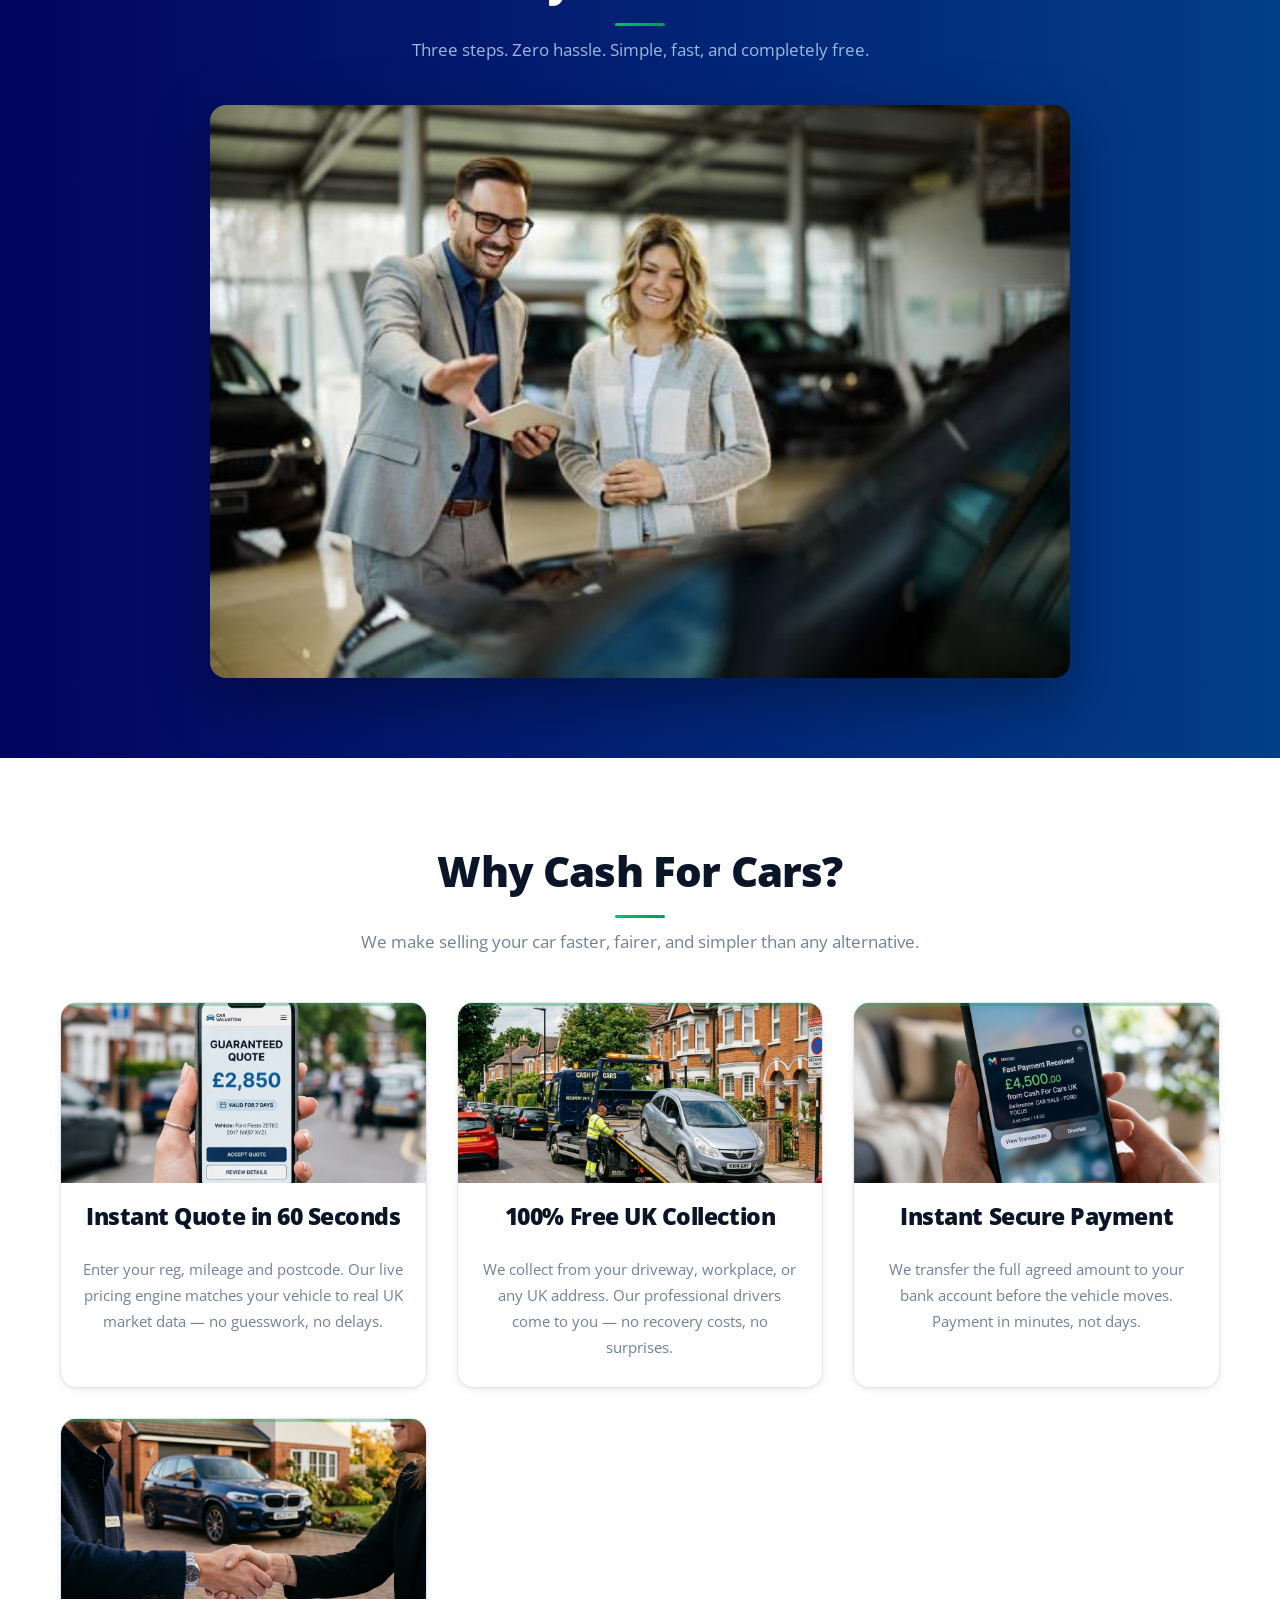
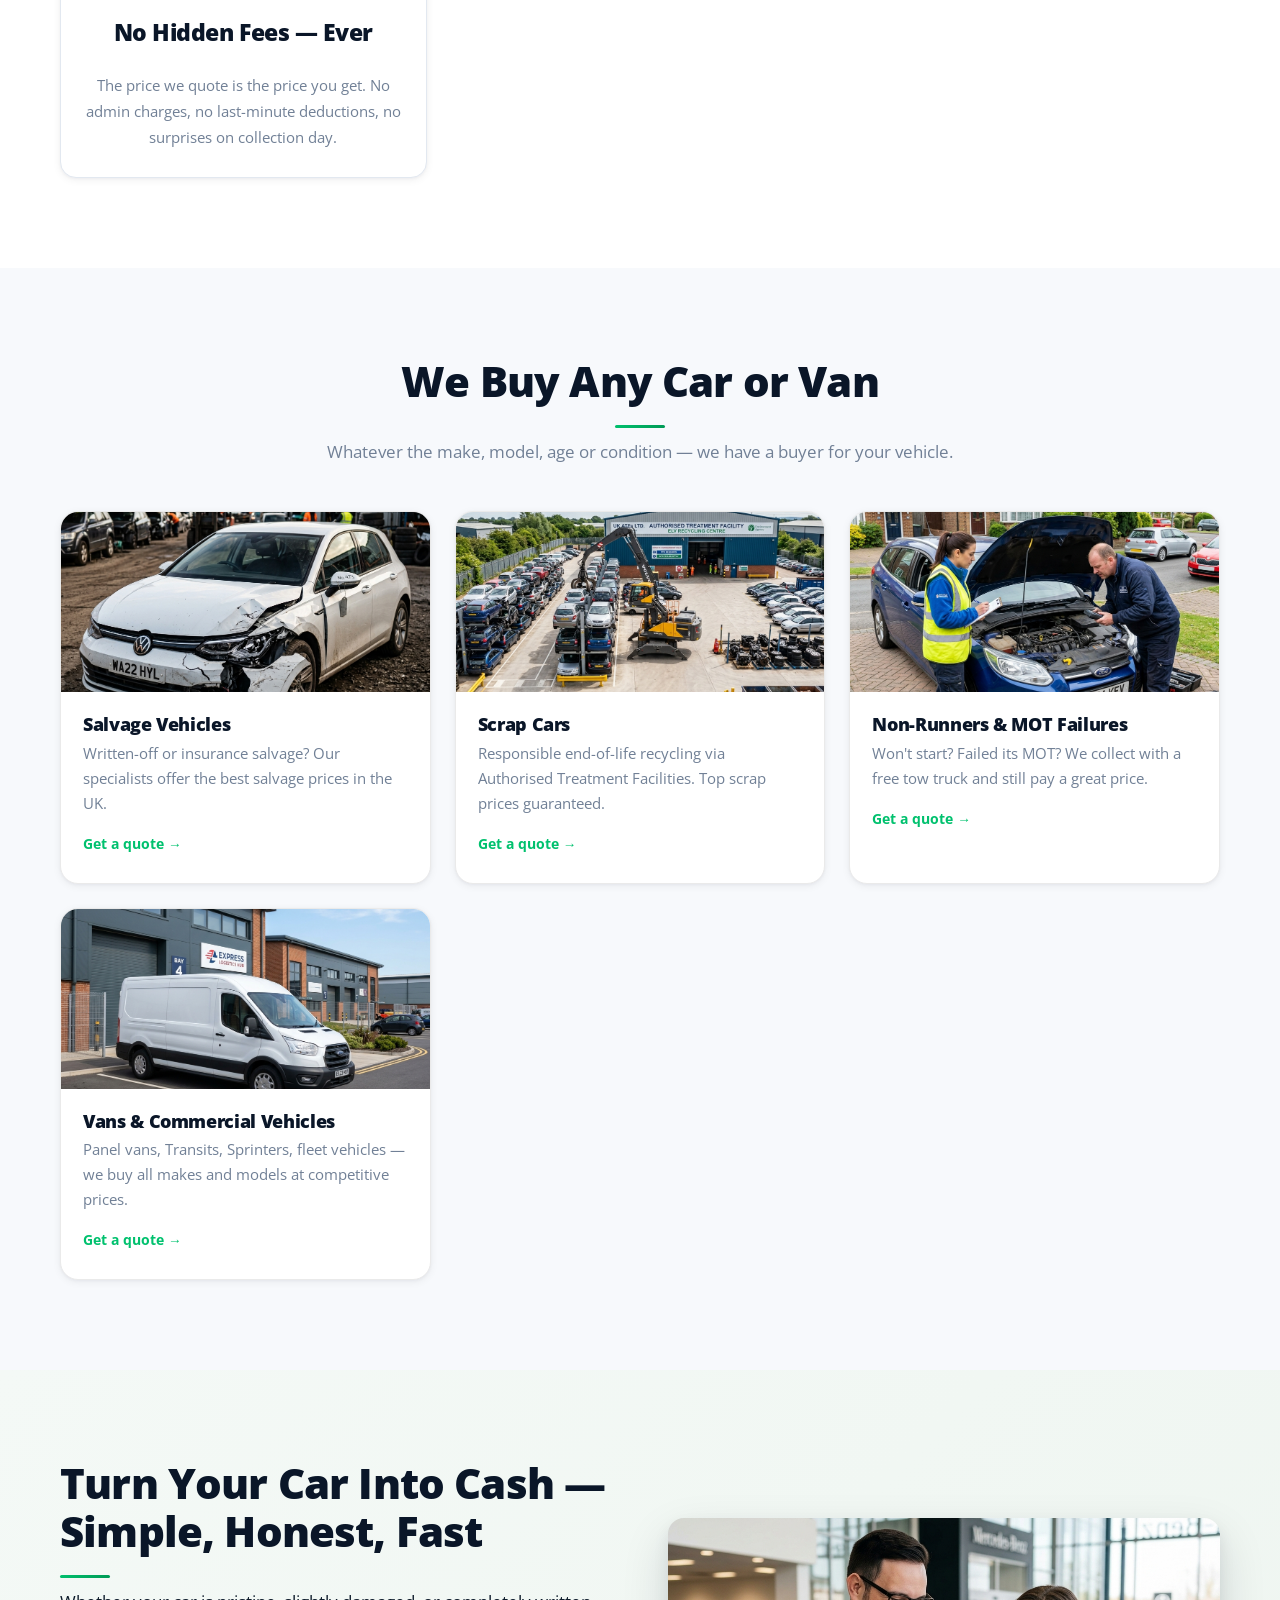
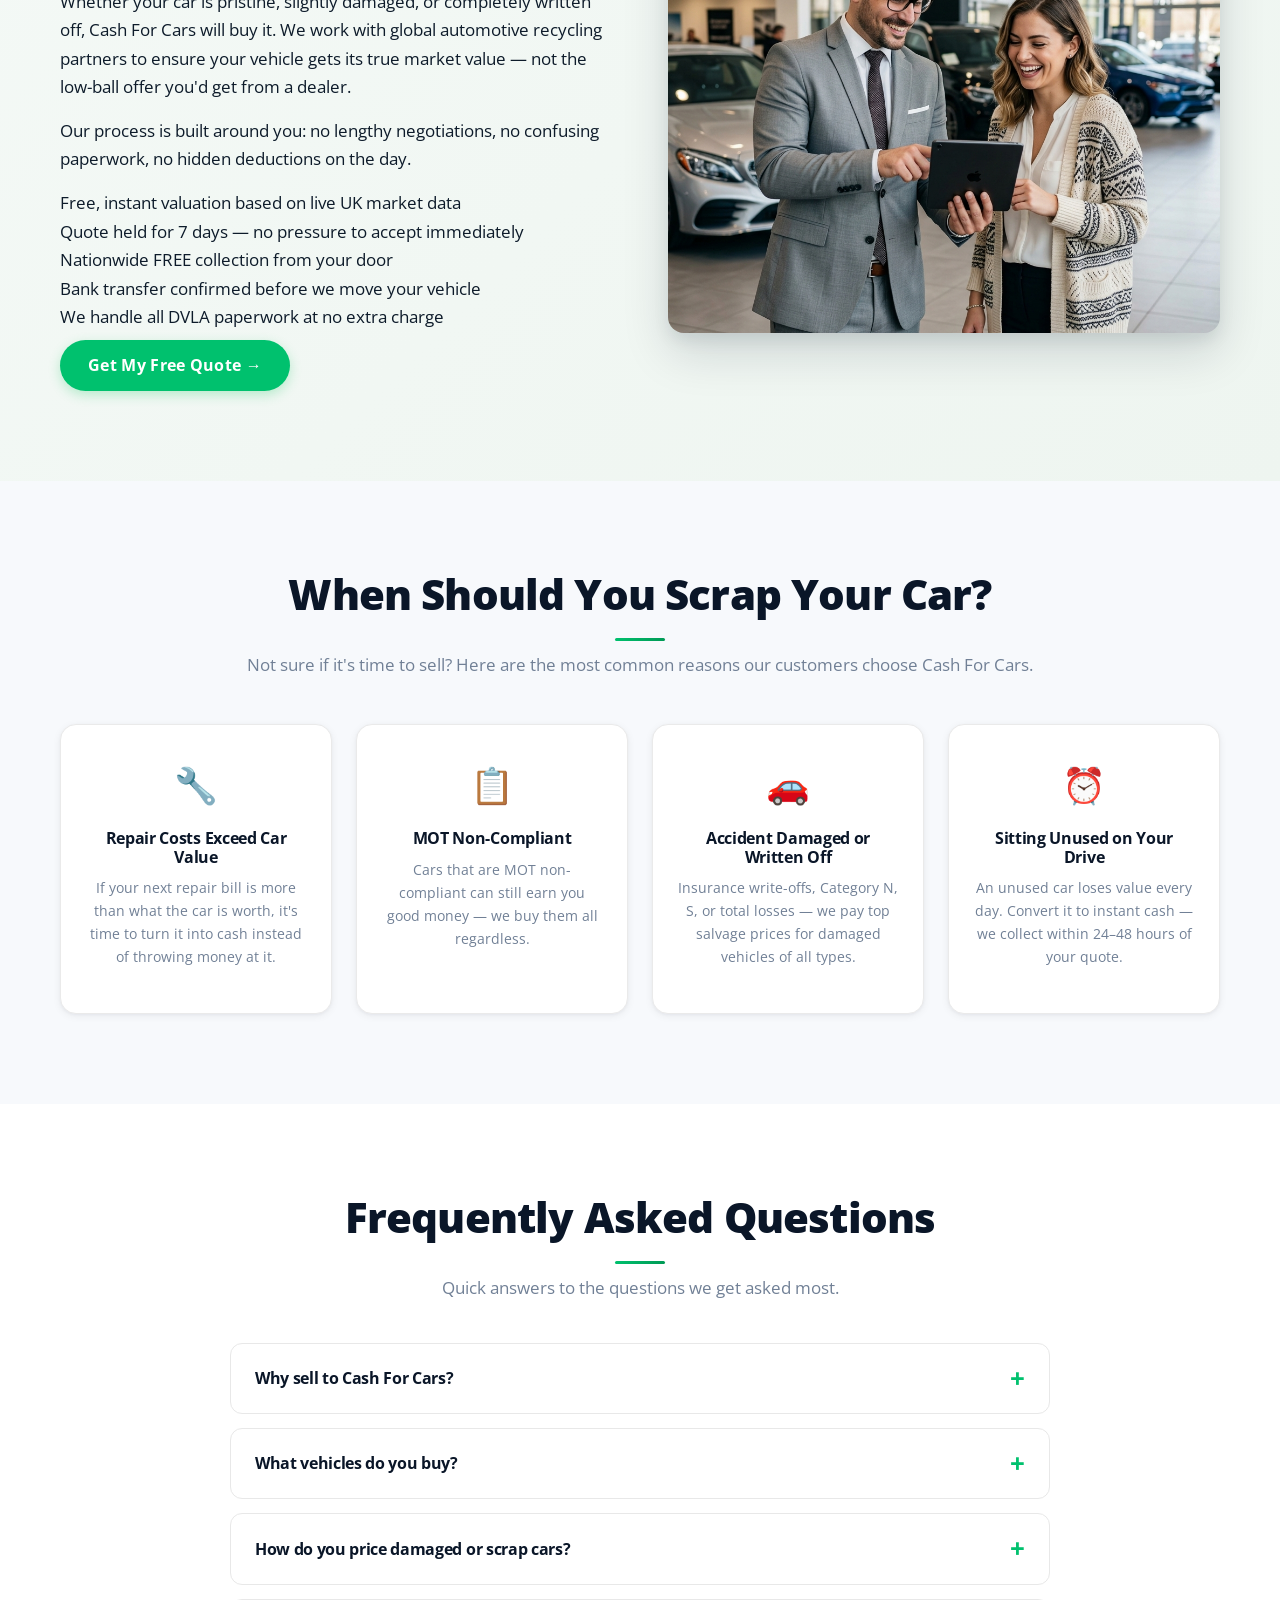
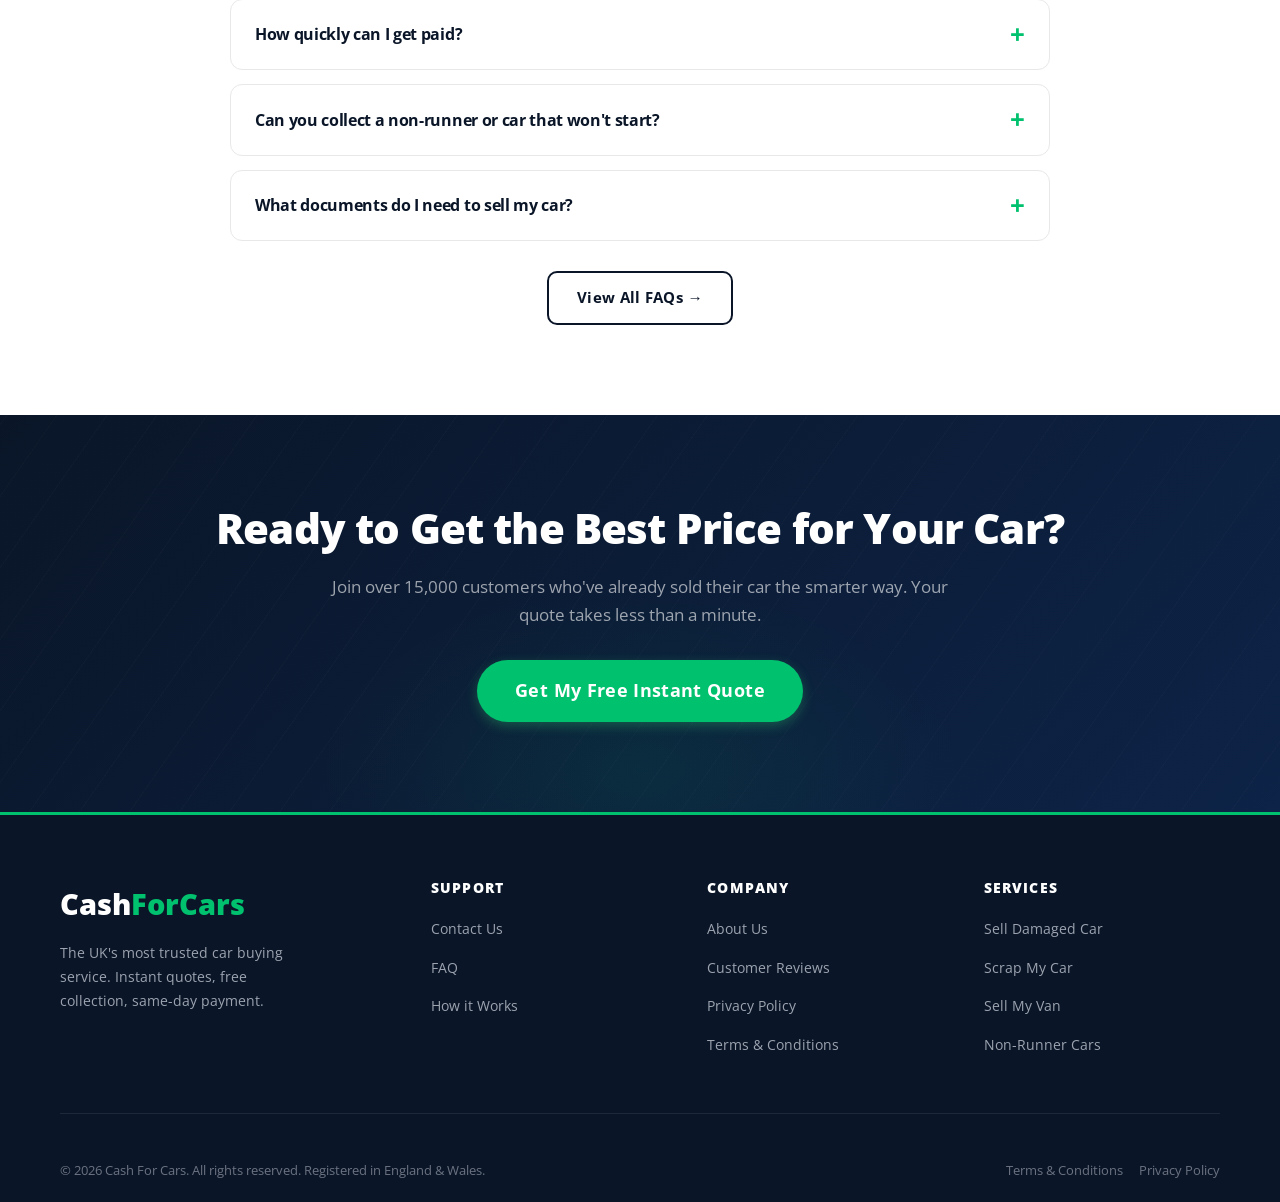
==== commit dd20224c: "d" ====
--- a/CASHFORCARS/index.html
+++ b/CASHFORCARS/index.html
@@ -370,7 +370,6 @@
                 <div class="footer-brand">
                     <div class="logo"><a href="index">Cash<span>ForCars</span></a></div>
                     <p class="footer-tagline">The UK's most trusted car buying service. Instant quotes, free collection, same-day payment.</p>
-                    <p class="footer-phone" style="margin-top:12px;font-size:1.1rem;"><a href="tel:01618147270" style="color:var(--text-light);font-weight:700;text-decoration:none;">0161 814 7270</a></p>
                 </div>
                 <div class="footer-col">
                     <h3>Support</h3>
